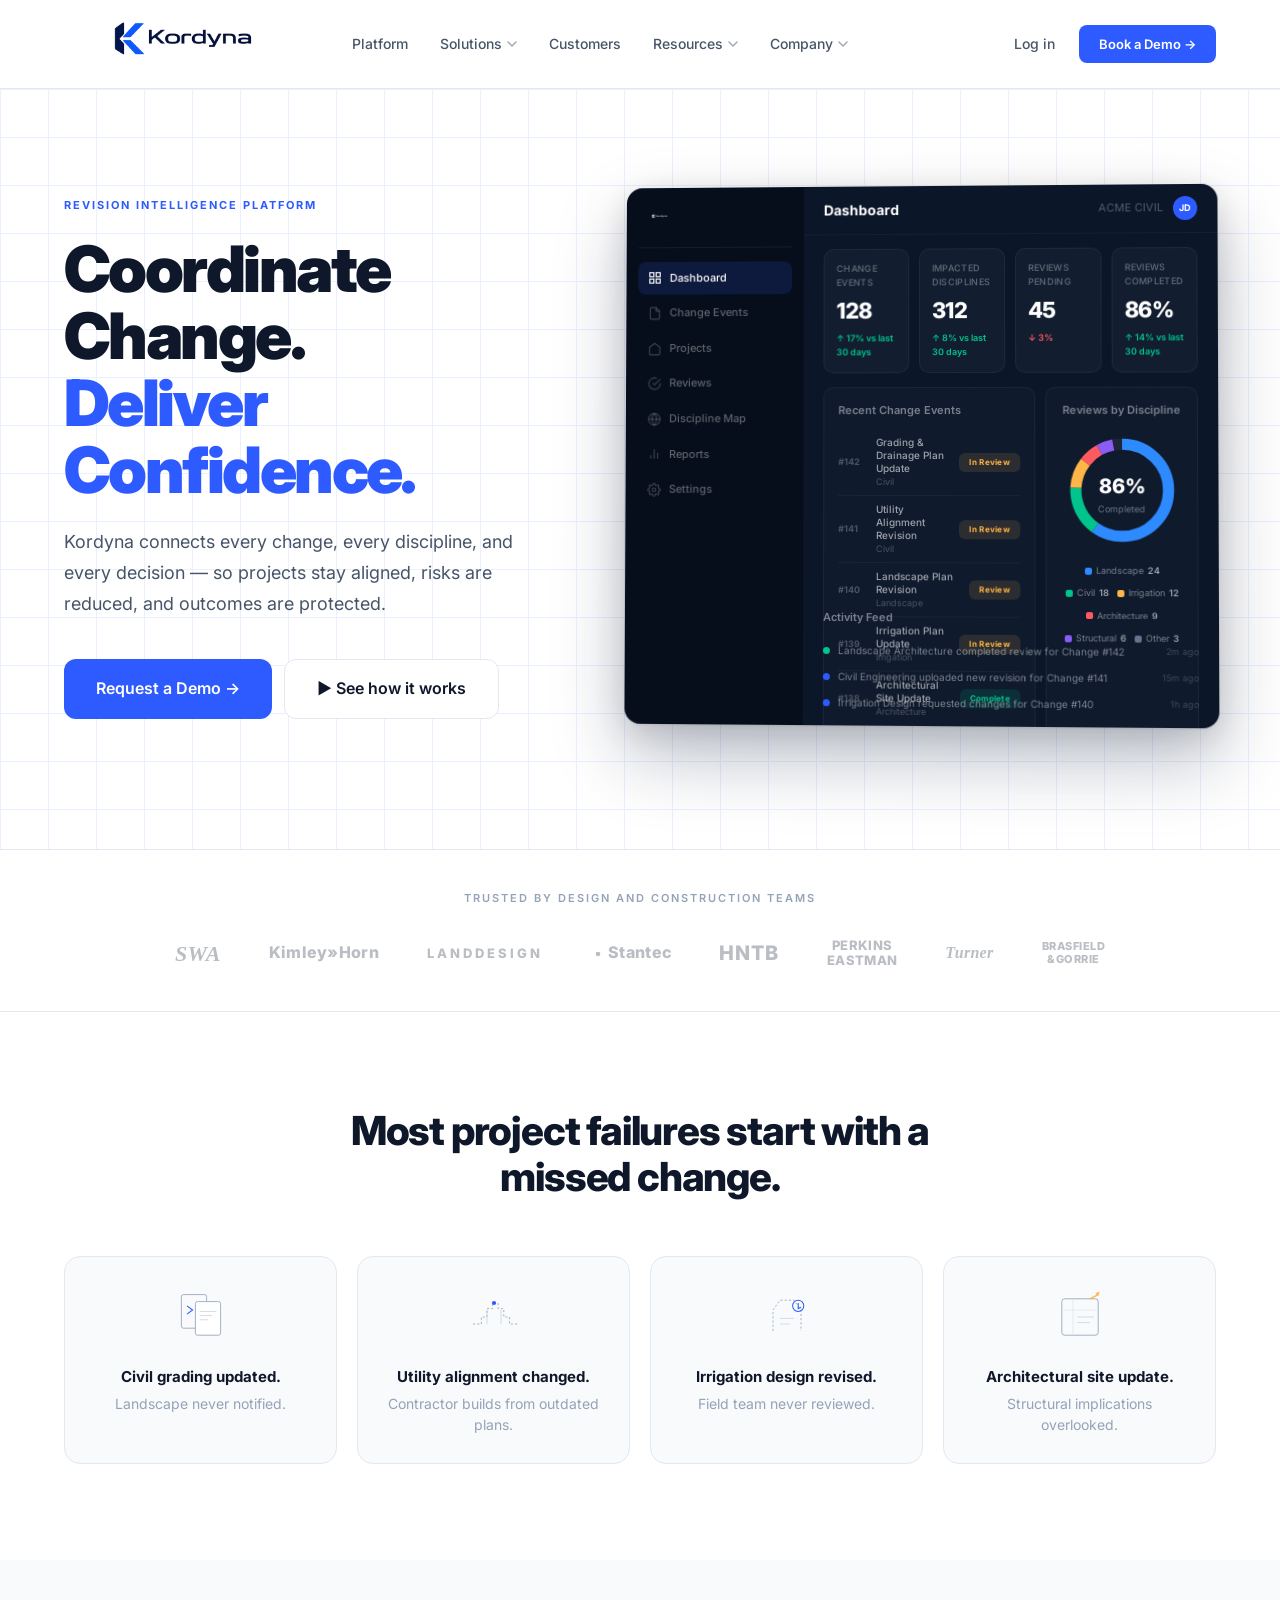
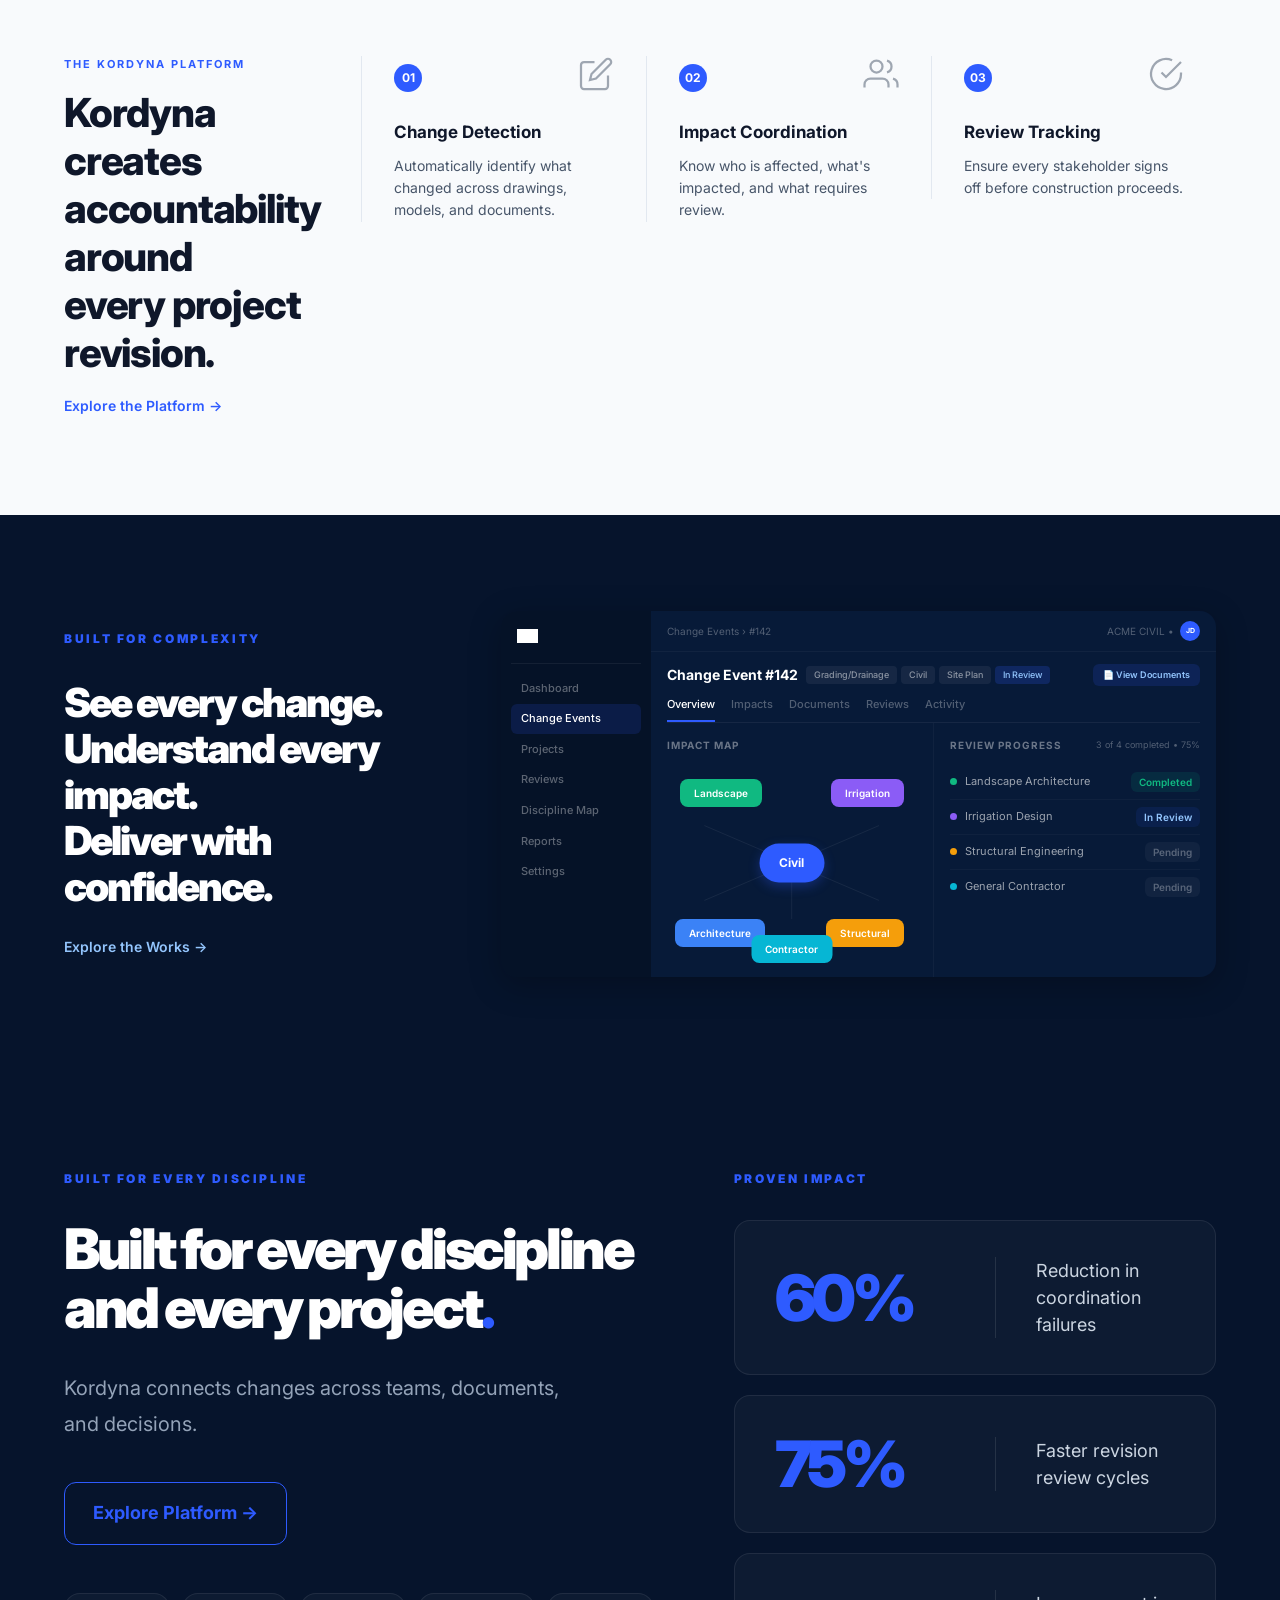
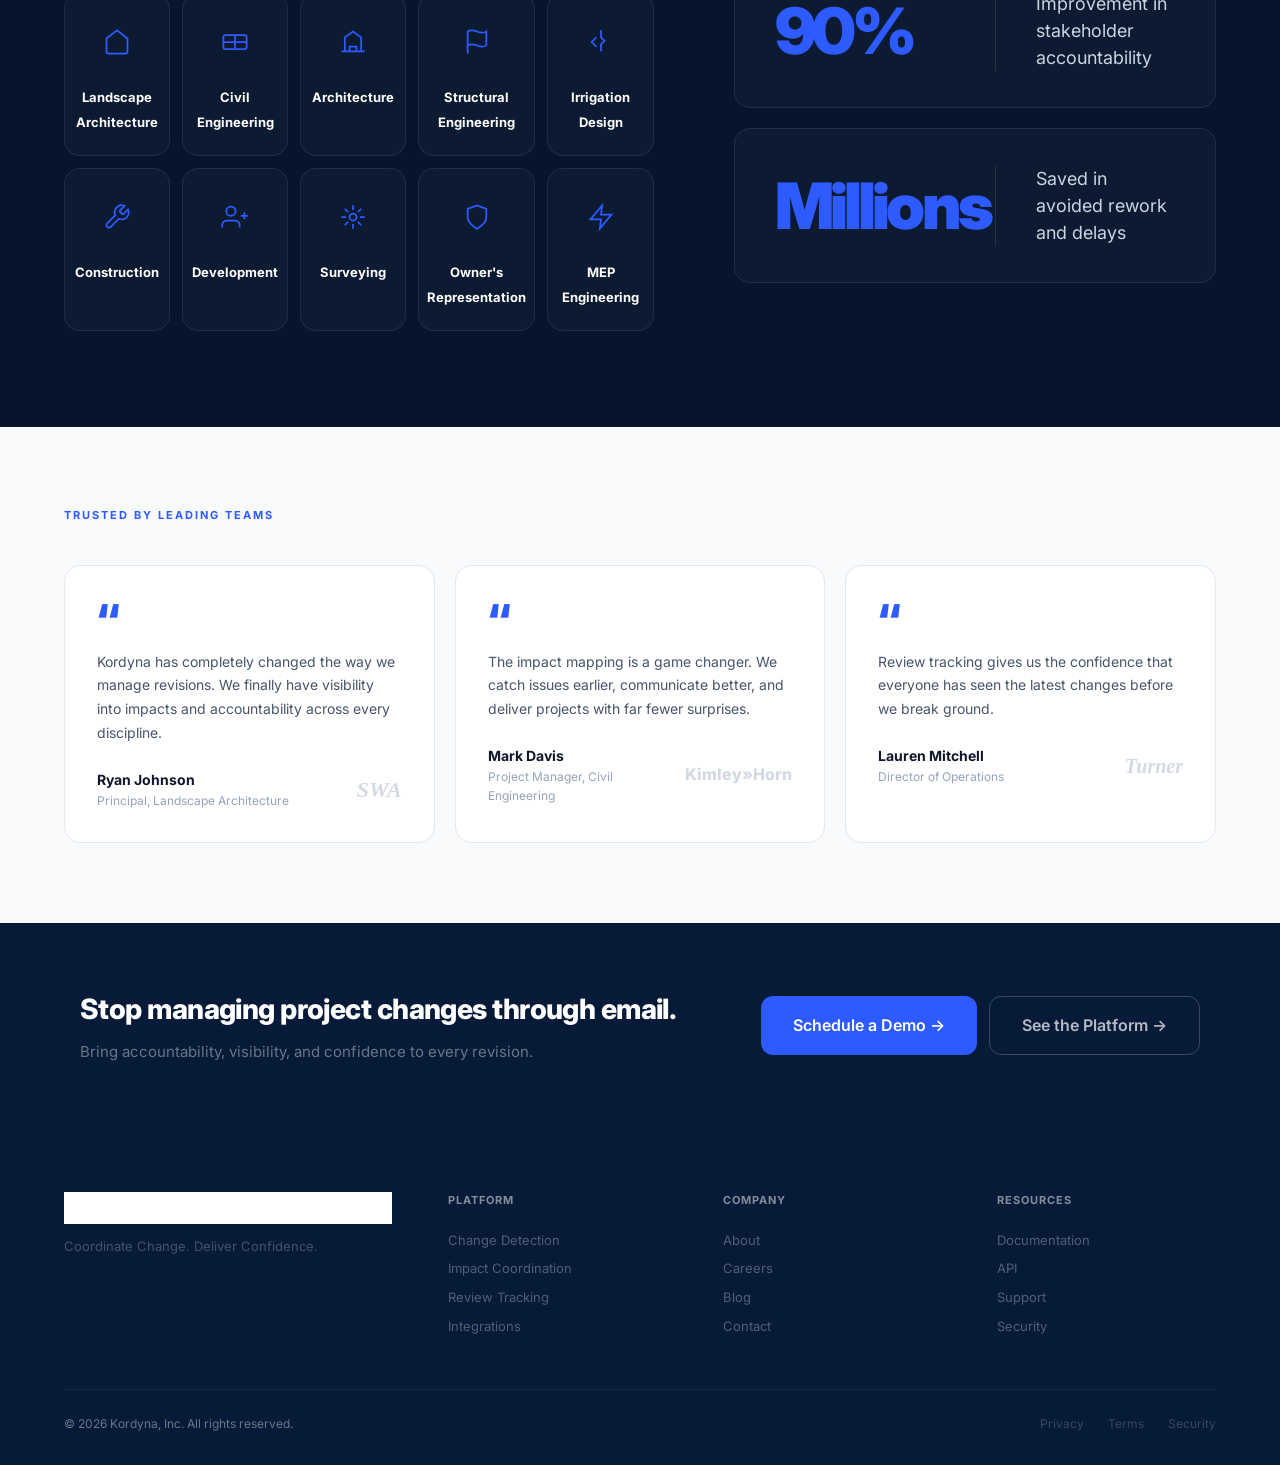
==== static/landing.html @ 2d753952 "Redesign disciplines+metrics section: dark navy bg, 10 discipline cards, stacked metric cards Co-Aut" ====
<!DOCTYPE html>
<html lang="en">
<head>
  <meta charset="UTF-8">
  <meta name="viewport" content="width=device-width, initial-scale=1.0">
  <title>Kordyna — Coordinate Change. Deliver Confidence.</title>
  <link rel="preconnect" href="https://fonts.googleapis.com">
  <link href="https://fonts.googleapis.com/css2?family=Inter:wght@400;500;600;700;800;900&display=swap" rel="stylesheet">
  <link rel="stylesheet" href="/static/landing.css">
</head>
<body>

  <!-- NAV -->
  <header>
    <nav class="nav">
      <div class="nav-inner">
        <a href="/" class="nav-logo">
          <img src="/static/logo-nav.png" alt="Kordyna" class="nav-logo-img">
        </a>
        <div class="nav-links">
          <a href="#platform">Platform</a>
          <a href="#solutions">Solutions <svg width="10" height="6" viewBox="0 0 10 6" fill="none"><path d="M1 1l4 4 4-4" stroke="currentColor" stroke-width="1.5" stroke-linecap="round" stroke-linejoin="round"/></svg></a>
          <a href="#customers">Customers</a>
          <a href="#resources">Resources <svg width="10" height="6" viewBox="0 0 10 6" fill="none"><path d="M1 1l4 4 4-4" stroke="currentColor" stroke-width="1.5" stroke-linecap="round" stroke-linejoin="round"/></svg></a>
          <a href="#company">Company <svg width="10" height="6" viewBox="0 0 10 6" fill="none"><path d="M1 1l4 4 4-4" stroke="currentColor" stroke-width="1.5" stroke-linecap="round" stroke-linejoin="round"/></svg></a>
        </div>
        <div class="nav-actions">
          <a href="/app" class="nav-login">Log in</a>
          <a href="/app" class="btn btn-primary btn-nav">Book a Demo &rarr;</a>
        </div>
      </div>
    </nav>
  </header>

  <!-- HERO -->
  <section class="hero">
    <div class="container">
      <div class="hero-grid">
        <div class="hero-content">
          <div class="hero-badge">Revision Intelligence Platform</div>
          <h1>Coordinate Change.<br><span class="hero-accent">Deliver Confidence.</span></h1>
          <p class="hero-sub">Kordyna connects every change, every discipline, and every decision &mdash; so projects stay aligned, risks are reduced, and outcomes are protected.</p>
          <div class="hero-actions">
            <a href="/app" class="btn btn-primary btn-lg">Request a Demo &rarr;</a>
            <a href="#platform" class="btn btn-secondary btn-lg">&#9654; See how it works</a>
          </div>
        </div>
        <div class="hero-visual">
          <div class="dash-mock">
            <div class="dash-sidebar">
              <div class="dash-logo-sm">
                <img src="/static/logo-nav.png" alt="Kordyna" style="height:18px;filter:brightness(0) invert(1);">
              </div>
              <div class="dash-nav-item active">
                <svg width="14" height="14" viewBox="0 0 24 24" fill="none" stroke="currentColor" stroke-width="2"><rect x="3" y="3" width="7" height="7"/><rect x="14" y="3" width="7" height="7"/><rect x="3" y="14" width="7" height="7"/><rect x="14" y="14" width="7" height="7"/></svg>
                Dashboard
              </div>
              <div class="dash-nav-item">
                <svg width="14" height="14" viewBox="0 0 24 24" fill="none" stroke="currentColor" stroke-width="2"><path d="M14 2H6a2 2 0 00-2 2v16a2 2 0 002 2h12a2 2 0 002-2V8z"/><polyline points="14 2 14 8 20 8"/></svg>
                Change Events
              </div>
              <div class="dash-nav-item">
                <svg width="14" height="14" viewBox="0 0 24 24" fill="none" stroke="currentColor" stroke-width="2"><path d="M3 9l9-7 9 7v11a2 2 0 01-2 2H5a2 2 0 01-2-2z"/></svg>
                Projects
              </div>
              <div class="dash-nav-item">
                <svg width="14" height="14" viewBox="0 0 24 24" fill="none" stroke="currentColor" stroke-width="2"><path d="M22 11.08V12a10 10 0 11-5.93-9.14"/><polyline points="22 4 12 14.01 9 11.01"/></svg>
                Reviews
              </div>
              <div class="dash-nav-item">
                <svg width="14" height="14" viewBox="0 0 24 24" fill="none" stroke="currentColor" stroke-width="2"><circle cx="12" cy="12" r="10"/><line x1="2" y1="12" x2="22" y2="12"/><path d="M12 2a15.3 15.3 0 014 10 15.3 15.3 0 01-4 10 15.3 15.3 0 01-4-10 15.3 15.3 0 014-10z"/></svg>
                Discipline Map
              </div>
              <div class="dash-nav-item">
                <svg width="14" height="14" viewBox="0 0 24 24" fill="none" stroke="currentColor" stroke-width="2"><line x1="18" y1="20" x2="18" y2="10"/><line x1="12" y1="20" x2="12" y2="4"/><line x1="6" y1="20" x2="6" y2="14"/></svg>
                Reports
              </div>
              <div class="dash-nav-item">
                <svg width="14" height="14" viewBox="0 0 24 24" fill="none" stroke="currentColor" stroke-width="2"><circle cx="12" cy="12" r="3"/><path d="M19.4 15a1.65 1.65 0 00.33 1.82l.06.06a2 2 0 010 2.83 2 2 0 01-2.83 0l-.06-.06a1.65 1.65 0 00-1.82-.33 1.65 1.65 0 00-1 1.51V21a2 2 0 01-4 0v-.09A1.65 1.65 0 009 19.4a1.65 1.65 0 00-1.82.33l-.06.06a2 2 0 01-2.83-2.83l.06-.06A1.65 1.65 0 004.68 15a1.65 1.65 0 00-1.51-1H3a2 2 0 010-4h.09A1.65 1.65 0 004.6 9a1.65 1.65 0 00-.33-1.82l-.06-.06a2 2 0 012.83-2.83l.06.06A1.65 1.65 0 009 4.68a1.65 1.65 0 001-1.51V3a2 2 0 014 0v.09a1.65 1.65 0 001 1.51 1.65 1.65 0 001.82-.33l.06-.06a2 2 0 012.83 2.83l-.06.06A1.65 1.65 0 0019.4 9a1.65 1.65 0 001.51 1H21a2 2 0 010 4h-.09a1.65 1.65 0 00-1.51 1z"/></svg>
                Settings
              </div>
            </div>
            <div class="dash-main">
              <div class="dash-topbar">
                <span class="dash-topbar-title">Dashboard</span>
                <span class="dash-topbar-org">ACME CIVIL</span>
                <span class="dash-topbar-avatar">JD</span>
              </div>
              <div class="dash-stats">
                <div class="dash-stat">
                  <span class="dash-stat-label">Change Events</span>
                  <span class="dash-stat-val">128</span>
                  <span class="dash-stat-delta up">&uarr; 17% vs last 30 days</span>
                </div>
                <div class="dash-stat">
                  <span class="dash-stat-label">Impacted Disciplines</span>
                  <span class="dash-stat-val">312</span>
                  <span class="dash-stat-delta up">&uarr; 8% vs last 30 days</span>
                </div>
                <div class="dash-stat">
                  <span class="dash-stat-label">Reviews Pending</span>
                  <span class="dash-stat-val">45</span>
                  <span class="dash-stat-delta down">&darr; 3%</span>
                </div>
                <div class="dash-stat">
                  <span class="dash-stat-label">Reviews Completed</span>
                  <span class="dash-stat-val">86%</span>
                  <span class="dash-stat-delta up">&uarr; 14% vs last 30 days</span>
                </div>
              </div>
              <div class="dash-body-grid">
                <div class="dash-table">
                  <div class="dash-table-title">Recent Change Events</div>
                  <div class="dash-row">
                    <span class="dash-row-id">#142</span>
                    <span class="dash-row-name">Grading &amp; Drainage Plan Update<br><small class="dash-row-disc">Civil</small></span>
                    <span class="dash-badge badge-review">In Review</span>
                  </div>
                  <div class="dash-row">
                    <span class="dash-row-id">#141</span>
                    <span class="dash-row-name">Utility Alignment Revision<br><small class="dash-row-disc">Civil</small></span>
                    <span class="dash-badge badge-review">In Review</span>
                  </div>
                  <div class="dash-row">
                    <span class="dash-row-id">#140</span>
                    <span class="dash-row-name">Landscape Plan Revision<br><small class="dash-row-disc">Landscape</small></span>
                    <span class="dash-badge badge-review">Review</span>
                  </div>
                  <div class="dash-row">
                    <span class="dash-row-id">#139</span>
                    <span class="dash-row-name">Irrigation Plan Update<br><small class="dash-row-disc">Irrigation</small></span>
                    <span class="dash-badge badge-review">In Review</span>
                  </div>
                  <div class="dash-row">
                    <span class="dash-row-id">#138</span>
                    <span class="dash-row-name">Architectural Site Update<br><small class="dash-row-disc">Architecture</small></span>
                    <span class="dash-badge badge-complete">Complete</span>
                  </div>
                </div>
                <div class="dash-donut-panel">
                  <div class="dash-table-title">Reviews by Discipline</div>
                  <div class="dash-donut">
                    <svg viewBox="0 0 120 120" width="110" height="110">
                      <circle cx="60" cy="60" r="50" fill="none" stroke="rgba(255,255,255,.06)" stroke-width="12"/>
                      <circle cx="60" cy="60" r="50" fill="none" stroke="#2E8BFF" stroke-width="12" stroke-dasharray="188 314" stroke-dashoffset="0" transform="rotate(-90 60 60)"/>
                      <circle cx="60" cy="60" r="50" fill="none" stroke="#00C48C" stroke-width="12" stroke-dasharray="50 314" stroke-dashoffset="-188" transform="rotate(-90 60 60)"/>
                      <circle cx="60" cy="60" r="50" fill="none" stroke="#FFB547" stroke-width="12" stroke-dasharray="30 314" stroke-dashoffset="-238" transform="rotate(-90 60 60)"/>
                      <circle cx="60" cy="60" r="50" fill="none" stroke="#FF5A5F" stroke-width="12" stroke-dasharray="20 314" stroke-dashoffset="-268" transform="rotate(-90 60 60)"/>
                      <circle cx="60" cy="60" r="50" fill="none" stroke="#8B5CF6" stroke-width="12" stroke-dasharray="16 314" stroke-dashoffset="-288" transform="rotate(-90 60 60)"/>
                    </svg>
                    <div class="dash-donut-label"><span>86%</span><small>Completed</small></div>
                  </div>
                  <div class="dash-legend">
                    <span><i style="background:#2E8BFF"></i>Landscape <b>24</b></span>
                    <span><i style="background:#00C48C"></i>Civil <b>18</b></span>
                    <span><i style="background:#FFB547"></i>Irrigation <b>12</b></span>
                    <span><i style="background:#FF5A5F"></i>Architecture <b>9</b></span>
                    <span><i style="background:#8B5CF6"></i>Structural <b>6</b></span>
                    <span><i style="background:#64748B"></i>Other <b>3</b></span>
                  </div>
                </div>
              </div>
              <div class="dash-activity">
                <div class="dash-table-title">Activity Feed</div>
                <div class="dash-act-row"><span class="dash-act-dot done"></span><span>Landscape Architecture completed review for Change #142</span><span class="dash-act-time">2m ago</span></div>
                <div class="dash-act-row"><span class="dash-act-dot info"></span><span>Civil Engineering uploaded new revision for Change #141</span><span class="dash-act-time">15m ago</span></div>
                <div class="dash-act-row"><span class="dash-act-dot info"></span><span>Irrigation Design requested changes for Change #140</span><span class="dash-act-time">1h ago</span></div>
              </div>
            </div>
          </div>
        </div>
      </div>
    </div>
  </section>

  <!-- TRUSTED BY -->
  <section class="trusted" id="customers">
    <div class="container">
      <p class="trusted-label">Trusted by design and construction teams</p>
      <div class="trusted-logos">
        <span class="trust-logo" style="font-family:Georgia,serif;font-style:italic;font-size:22px">SWA</span>
        <span class="trust-logo">Kimley&raquo;Horn</span>
        <span class="trust-logo" style="letter-spacing:3px;font-size:13px">LANDDESIGN</span>
        <span class="trust-logo"><svg width="14" height="14" viewBox="0 0 24 24" fill="currentColor" style="vertical-align:middle;margin-right:3px"><circle cx="12" cy="12" r="4"/></svg>Stantec</span>
        <span class="trust-logo" style="font-size:20px;letter-spacing:1px">HNTB</span>
        <span class="trust-logo" style="font-size:13px;line-height:1.2;text-align:center">PERKINS<br>EASTMAN</span>
        <span class="trust-logo" style="font-family:Georgia,serif;font-style:italic">Turner</span>
        <span class="trust-logo" style="font-size:11px;line-height:1.2;text-align:center;letter-spacing:.5px">BRASFIELD<br>&amp;GORRIE</span>
      </div>
    </div>
  </section>

  <!-- PROBLEM -->
  <section class="problem">
    <div class="container">
      <h2 class="section-title">Most project failures start with a missed change.</h2>
      <div class="problem-grid">
        <div class="problem-card">
          <div class="problem-icon">
            <svg width="56" height="56" viewBox="0 0 80 80" fill="none" stroke="#94A3B8" stroke-width="1.2"><rect x="12" y="8" width="36" height="48" rx="3"/><rect x="32" y="18" width="36" height="48" rx="3" fill="#fff"/><path d="M38 32h24M38 38h18M38 44h12" stroke="#CBD5E1"/><path d="M20 24l8 6-8 6" stroke="#2E5BFF" stroke-width="1.5"/></svg>
          </div>
          <p class="problem-bold">Civil grading updated.</p>
          <p class="problem-dim">Landscape never notified.</p>
        </div>
        <div class="problem-card">
          <div class="problem-icon">
            <svg width="56" height="56" viewBox="0 0 80 80" fill="none" stroke="#94A3B8" stroke-width="1.2"><path d="M10 50h12v-10h8v-12h8v-8h8v8h8v12h8v10h12" stroke-dasharray="3 3"/><circle cx="40" cy="20" r="3" fill="#2E5BFF" stroke="none"/><path d="M30 50V30M50 50V30" stroke="#CBD5E1"/></svg>
          </div>
          <p class="problem-bold">Utility alignment changed.</p>
          <p class="problem-dim">Contractor builds from outdated plans.</p>
        </div>
        <div class="problem-card">
          <div class="problem-icon">
            <svg width="56" height="56" viewBox="0 0 80 80" fill="none" stroke="#94A3B8" stroke-width="1.2"><path d="M20 60V30l10-14h20l10 14v30" stroke-dasharray="3 3"/><path d="M30 42h20M30 50h14" stroke="#CBD5E1"/><circle cx="56" cy="24" r="8" fill="none" stroke="#2E5BFF" stroke-width="1.5"/><path d="M56 20v8l4-2" stroke="#2E5BFF" stroke-width="1.5"/></svg>
          </div>
          <p class="problem-bold">Irrigation design revised.</p>
          <p class="problem-dim">Field team never reviewed.</p>
        </div>
        <div class="problem-card">
          <div class="problem-icon">
            <svg width="56" height="56" viewBox="0 0 80 80" fill="none" stroke="#94A3B8" stroke-width="1.2"><rect x="14" y="14" width="52" height="52" rx="4"/><path d="M14 30h52M30 14v52" stroke="#E2E8F0"/><path d="M36 40h24M36 48h18" stroke="#CBD5E1"/><path d="M54 14l12-6" stroke="#FFB547" stroke-width="2"/><polygon points="62,6 68,4 66,10 62,6" fill="#FFB547" stroke="none"/></svg>
          </div>
          <p class="problem-bold">Architectural site update.</p>
          <p class="problem-dim">Structural implications overlooked.</p>
        </div>
      </div>
    </div>
  </section>

  <!-- SOLUTION -->
  <section class="solution" id="platform">
    <div class="container">
      <div class="solution-layout">
        <div class="solution-header">
          <span class="section-label">The Kordyna Platform</span>
          <h2 class="section-title-left">Kordyna creates<br>accountability around<br>every project revision.</h2>
          <a href="/app" class="link-arrow">Explore the Platform &rarr;</a>
        </div>
        <div class="solution-card">
          <div class="solution-top">
            <div class="solution-number">01</div>
            <div class="solution-icon">
              <svg width="36" height="36" viewBox="0 0 24 24" fill="none" stroke="#475569" stroke-width="1.5"><path d="M11 4H4a2 2 0 00-2 2v14a2 2 0 002 2h14a2 2 0 002-2v-7"/><path d="M18.5 2.5a2.121 2.121 0 013 3L12 15l-4 1 1-4 9.5-9.5z"/></svg>
            </div>
          </div>
          <h3>Change Detection</h3>
          <p>Automatically identify what changed across drawings, models, and documents.</p>
        </div>
        <div class="solution-card">
          <div class="solution-top">
            <div class="solution-number">02</div>
            <div class="solution-icon">
              <svg width="36" height="36" viewBox="0 0 24 24" fill="none" stroke="#475569" stroke-width="1.5"><path d="M17 21v-2a4 4 0 00-4-4H5a4 4 0 00-4 4v2"/><circle cx="9" cy="7" r="4"/><path d="M23 21v-2a4 4 0 00-3-3.87"/><path d="M16 3.13a4 4 0 010 7.75"/></svg>
            </div>
          </div>
          <h3>Impact Coordination</h3>
          <p>Know who is affected, what's impacted, and what requires review.</p>
        </div>
        <div class="solution-card">
          <div class="solution-top">
            <div class="solution-number">03</div>
            <div class="solution-icon">
              <svg width="36" height="36" viewBox="0 0 24 24" fill="none" stroke="#475569" stroke-width="1.5"><path d="M22 11.08V12a10 10 0 11-5.93-9.14"/><polyline points="22,4 12,14.01 9,11.01"/></svg>
            </div>
          </div>
          <h3>Review Tracking</h3>
          <p>Ensure every stakeholder signs off before construction proceeds.</p>
        </div>
      </div>
    </div>
  </section>

  <!-- BUILT FOR COMPLEXITY -->
  <section class="walkthrough" id="solutions">
    <div class="container">
      <div class="walk-grid">
        <div class="walk-content">
          <span class="section-label-light">Built for Complexity</span>
          <h2 class="walk-title">See every change.<br>Understand every impact.<br>Deliver with confidence.</h2>
          <a href="/app" class="link-arrow-light">Explore the Works &rarr;</a>
        </div>
        <div class="walk-visual">
          <div class="walk-mock">
            <div class="walk-mock-nav">
              <div class="walk-mock-logo">
                <img src="/static/logo.png" alt="K" style="height:14px;filter:brightness(0) invert(1);">
              </div>
              <div class="wmn-links">
                <span>Dashboard</span>
                <span class="active">Change Events</span>
                <span>Projects</span>
                <span>Reviews</span>
                <span>Discipline Map</span>
                <span>Reports</span>
                <span>Settings</span>
              </div>
            </div>
            <div class="walk-mock-main">
              <div class="walk-mock-topbar">
                <span class="wmt-breadcrumb">Change Events &rsaquo; #142</span>
                <span class="wmt-right">ACME CIVIL &bull; <span class="wmt-avatar">JD</span></span>
              </div>
              <div class="walk-mock-header">
                <div class="wmh-title-row">
                  <span class="wmh-title">Change Event #142</span>
                  <span class="wmh-tags">
                    <span class="wmh-tag">Grading/Drainage</span>
                    <span class="wmh-tag">Civil</span>
                    <span class="wmh-tag">Site Plan</span>
                    <span class="wmh-tag tag-review">In Review</span>
                  </span>
                  <span class="wmh-btn">&#128196; View Documents</span>
                </div>
                <div class="wmh-tabs">
                  <span class="active">Overview</span>
                  <span>Impacts</span>
                  <span>Documents</span>
                  <span>Reviews</span>
                  <span>Activity</span>
                </div>
              </div>
              <div class="walk-mock-body">
                <div class="wmb-map">
                  <div class="wmb-map-label">Impact Map</div>
                  <div class="wmb-map-canvas">
                    <svg class="wmb-lines" viewBox="0 0 400 200">
                      <line x1="200" y1="100" x2="60" y2="40" stroke="rgba(255,255,255,.1)" stroke-width="1"/>
                      <line x1="200" y1="100" x2="340" y2="40" stroke="rgba(255,255,255,.1)" stroke-width="1"/>
                      <line x1="200" y1="100" x2="60" y2="160" stroke="rgba(255,255,255,.1)" stroke-width="1"/>
                      <line x1="200" y1="100" x2="340" y2="160" stroke="rgba(255,255,255,.1)" stroke-width="1"/>
                      <line x1="200" y1="100" x2="200" y2="190" stroke="rgba(255,255,255,.1)" stroke-width="1"/>
                    </svg>
                    <div class="wm-node wm-center">Civil</div>
                    <div class="wm-node" style="left:5%;top:8%;background:#10B981">Landscape</div>
                    <div class="wm-node" style="right:5%;top:8%;background:#8B5CF6">Irrigation</div>
                    <div class="wm-node" style="left:3%;bottom:8%;background:#3B82F6">Architecture</div>
                    <div class="wm-node" style="right:5%;bottom:8%;background:#F59E0B">Structural</div>
                    <div class="wm-node" style="left:50%;bottom:0;transform:translateX(-50%);background:#06B6D4">Contractor</div>
                  </div>
                </div>
                <div class="wmb-reviews">
                  <div class="wmb-reviews-header">
                    <span class="wmb-reviews-title">Review Progress</span>
                    <span class="wmb-reviews-meta">3 of 4 completed &bull; 75%</span>
                  </div>
                  <div class="wmb-review-row">
                    <span class="wmb-r-dot" style="background:#10B981"></span>
                    <span>Landscape Architecture</span>
                    <span class="wmb-r-status done">Completed</span>
                  </div>
                  <div class="wmb-review-row">
                    <span class="wmb-r-dot" style="background:#8B5CF6"></span>
                    <span>Irrigation Design</span>
                    <span class="wmb-r-status active">In Review</span>
                  </div>
                  <div class="wmb-review-row">
                    <span class="wmb-r-dot" style="background:#F59E0B"></span>
                    <span>Structural Engineering</span>
                    <span class="wmb-r-status pending">Pending</span>
                  </div>
                  <div class="wmb-review-row">
                    <span class="wmb-r-dot" style="background:#06B6D4"></span>
                    <span>General Contractor</span>
                    <span class="wmb-r-status pending">Pending</span>
                  </div>
                </div>
              </div>
            </div>
          </div>
        </div>
      </div>
    </div>
  </section>

  <!-- DISCIPLINES + METRICS -->
  <section class="disc-metrics">
    <div class="container">
      <div class="disc-metrics-grid">
        <div class="disc-side">
          <span class="section-label-light">Built for Every Discipline</span>
          <h2 class="disc-title">Built for every discipline and every project<span class="text-blue">.</span></h2>
          <p class="disc-sub">Kordyna connects changes across teams, documents, and decisions.</p>
          <a href="#platform" class="btn-outline-blue">Explore Platform &rarr;</a>
          <div class="disc-grid">
            <div class="disc-card"><div class="disc-icon"><svg width="28" height="28" viewBox="0 0 24 24" fill="none" stroke="#2E5BFF" stroke-width="1.5"><path d="M3 9l9-7 9 7v11a2 2 0 01-2 2H5a2 2 0 01-2-2z"/></svg></div><span>Landscape Architecture</span></div>
            <div class="disc-card"><div class="disc-icon"><svg width="28" height="28" viewBox="0 0 24 24" fill="none" stroke="#2E5BFF" stroke-width="1.5"><rect x="2" y="6" width="20" height="12" rx="2"/><path d="M12 6v12M2 12h20"/></svg></div><span>Civil Engineering</span></div>
            <div class="disc-card"><div class="disc-icon"><svg width="28" height="28" viewBox="0 0 24 24" fill="none" stroke="#2E5BFF" stroke-width="1.5"><path d="M2 20h20M5 20V8l7-5 7 5v12"/><path d="M9 20v-4h6v4"/></svg></div><span>Architecture</span></div>
            <div class="disc-card"><div class="disc-icon"><svg width="28" height="28" viewBox="0 0 24 24" fill="none" stroke="#2E5BFF" stroke-width="1.5"><path d="M4 15s1-1 4-1 5 2 8 2 4-1 4-1V3s-1 1-4 1-5-2-8-2-4 1-4 1z"/><line x1="4" y1="22" x2="4" y2="15"/></svg></div><span>Structural Engineering</span></div>
            <div class="disc-card"><div class="disc-icon"><svg width="28" height="28" viewBox="0 0 24 24" fill="none" stroke="#2E5BFF" stroke-width="1.5"><path d="M12 2v6l3 3-3 3v6"/><path d="M8 8l-4 4 4 4"/></svg></div><span>Irrigation Design</span></div>
            <div class="disc-card"><div class="disc-icon"><svg width="28" height="28" viewBox="0 0 24 24" fill="none" stroke="#2E5BFF" stroke-width="1.5"><path d="M14.7 6.3a1 1 0 000 1.4l1.6 1.6a1 1 0 001.4 0l3.77-3.77a6 6 0 01-7.94 7.94l-6.91 6.91a2.12 2.12 0 01-3-3l6.91-6.91a6 6 0 017.94-7.94l-3.76 3.76z"/></svg></div><span>Construction</span></div>
            <div class="disc-card"><div class="disc-icon"><svg width="28" height="28" viewBox="0 0 24 24" fill="none" stroke="#2E5BFF" stroke-width="1.5"><path d="M16 21v-2a4 4 0 00-4-4H5a4 4 0 00-4 4v2"/><circle cx="8.5" cy="7" r="4"/><path d="M20 8v6M23 11h-6"/></svg></div><span>Development</span></div>
            <div class="disc-card"><div class="disc-icon"><svg width="28" height="28" viewBox="0 0 24 24" fill="none" stroke="#2E5BFF" stroke-width="1.5"><circle cx="12" cy="12" r="3"/><path d="M12 2v4M12 18v4M4.93 4.93l2.83 2.83M16.24 16.24l2.83 2.83M2 12h4M18 12h4M4.93 19.07l2.83-2.83M16.24 7.76l2.83-2.83"/></svg></div><span>Surveying</span></div>
            <div class="disc-card"><div class="disc-icon"><svg width="28" height="28" viewBox="0 0 24 24" fill="none" stroke="#2E5BFF" stroke-width="1.5"><path d="M12 22s8-4 8-10V5l-8-3-8 3v7c0 6 8 10 8 10z"/></svg></div><span>Owner's Representation</span></div>
            <div class="disc-card"><div class="disc-icon"><svg width="28" height="28" viewBox="0 0 24 24" fill="none" stroke="#2E5BFF" stroke-width="1.5"><path d="M13 2L3 14h9l-1 8 10-12h-9l1-8z"/></svg></div><span>MEP Engineering</span></div>
          </div>
        </div>
        <div class="metrics-side">
          <span class="section-label-light">Proven Impact</span>
          <div class="metrics-stack">
            <div class="metric-card"><span class="metric-val">60%</span><span class="metric-desc">Reduction in coordination failures</span></div>
            <div class="metric-card"><span class="metric-val">75%</span><span class="metric-desc">Faster revision review cycles</span></div>
            <div class="metric-card"><span class="metric-val">90%</span><span class="metric-desc">Improvement in stakeholder accountability</span></div>
            <div class="metric-card"><span class="metric-val">Millions</span><span class="metric-desc">Saved in avoided rework and delays</span></div>
          </div>
        </div>
      </div>
    </div>
  </section>

  <!-- TESTIMONIALS -->
  <section class="testimonials">
    <div class="container">
      <span class="section-label">Trusted by Leading Teams</span>
      <div class="test-grid">
        <div class="test-card">
          <div class="test-quote">&ldquo;</div>
          <p>Kordyna has completely changed the way we manage revisions. We finally have visibility into impacts and accountability across every discipline.</p>
          <div class="test-author">
            <div>
              <div class="test-name">Ryan Johnson</div>
              <div class="test-role">Principal, Landscape Architecture</div>
            </div>
            <span class="test-company" style="font-family:Georgia,serif;font-style:italic;font-size:22px">SWA</span>
          </div>
        </div>
        <div class="test-card">
          <div class="test-quote">&ldquo;</div>
          <p>The impact mapping is a game changer. We catch issues earlier, communicate better, and deliver projects with far fewer surprises.</p>
          <div class="test-author">
            <div>
              <div class="test-name">Mark Davis</div>
              <div class="test-role">Project Manager, Civil Engineering</div>
            </div>
            <span class="test-company">Kimley&raquo;Horn</span>
          </div>
        </div>
        <div class="test-card">
          <div class="test-quote">&ldquo;</div>
          <p>Review tracking gives us the confidence that everyone has seen the latest changes before we break ground.</p>
          <div class="test-author">
            <div>
              <div class="test-name">Lauren Mitchell</div>
              <div class="test-role">Director of Operations</div>
            </div>
            <span class="test-company" style="font-family:Georgia,serif;font-style:italic;font-size:20px">Turner</span>
          </div>
        </div>
      </div>
    </div>
  </section>

  <!-- FINAL CTA -->
  <section class="final-cta">
    <div class="container-full">
      <div class="cta-bar">
        <div class="cta-text">
          <h2>Stop managing project changes through email.</h2>
          <p>Bring accountability, visibility, and confidence to every revision.</p>
        </div>
        <div class="cta-actions">
          <a href="/app" class="btn btn-primary btn-lg">Schedule a Demo &rarr;</a>
          <a href="/app" class="btn btn-ghost-white btn-lg">See the Platform &rarr;</a>
        </div>
      </div>
    </div>
  </section>

  <!-- FOOTER -->
  <footer>
    <div class="container">
      <div class="footer-grid">
        <div class="footer-brand">
          <img src="/static/logo.png" alt="Kordyna" style="height:32px;filter:brightness(0) invert(1);">
          <p>Coordinate Change. Deliver Confidence.</p>
        </div>
        <div class="footer-col">
          <h4>Platform</h4>
          <a href="#">Change Detection</a>
          <a href="#">Impact Coordination</a>
          <a href="#">Review Tracking</a>
          <a href="#">Integrations</a>
        </div>
        <div class="footer-col">
          <h4>Company</h4>
          <a href="#">About</a>
          <a href="#">Careers</a>
          <a href="#">Blog</a>
          <a href="#">Contact</a>
        </div>
        <div class="footer-col">
          <h4>Resources</h4>
          <a href="#">Documentation</a>
          <a href="#">API</a>
          <a href="#">Support</a>
          <a href="#">Security</a>
        </div>
      </div>
      <div class="footer-bottom">
        <span>&copy; 2026 Kordyna, Inc. All rights reserved.</span>
        <div class="footer-legal">
          <a href="#">Privacy</a>
          <a href="#">Terms</a>
          <a href="#">Security</a>
        </div>
      </div>
    </div>
  </footer>

</body>
</html>
---- static/landing.css ----
*, *::before, *::after { box-sizing: border-box; margin: 0; padding: 0; }

:root {
  --navy: #071A38;
  --navy-deep: #06142C;
  --blue: #2E5BFF;
  --blue-hover: #2450F0;
  --text-headline: #0F172A;
  --text-body: #475569;
  --text-muted: #94A3B8;
  --border: #E2E8F0;
  --bg: #FFFFFF;
  --surface: #F8FAFC;
  --success: #00C48C;
  --warning: #FFB547;
  --danger: #FF5A5F;
}

body {
  font-family: 'Inter', -apple-system, BlinkMacSystemFont, sans-serif;
  color: var(--text-headline);
  background: var(--bg);
  line-height: 1.6;
  -webkit-font-smoothing: antialiased;
}

.container { max-width: 1440px; margin: 0 auto; padding: 0 64px; }
.container-full { width: 100%; }

/* ── NAV ───────────────────────────────────────────────────────── */
header {
  position: sticky;
  top: 0;
  z-index: 100;
  background: rgba(255,255,255,.92);
  backdrop-filter: blur(16px);
  -webkit-backdrop-filter: blur(16px);
  border-bottom: 1px solid var(--border);
}
.nav-inner {
  max-width: 1440px;
  margin: 0 auto;
  padding: 0 64px;
  height: 88px;
  display: flex;
  align-items: center;
  gap: 48px;
}
.nav-logo {
  display: flex;
  align-items: center;
  text-decoration: none;
  flex-shrink: 0;
  align-self: center;
}
.nav-logo-img { width: 240px; height: auto; }
.nav-links { display: flex; gap: 32px; flex: 1; }
.nav-links a {
  text-decoration: none;
  font-size: 14px;
  font-weight: 500;
  color: var(--text-body);
  transition: color .2s;
  display: inline-flex;
  align-items: center;
  gap: 5px;
}
.nav-links a:hover { color: var(--text-headline); }
.nav-links a svg { opacity: .5; }
.nav-actions { display: flex; align-items: center; gap: 24px; }
.nav-login { font-size: 14px; font-weight: 500; color: var(--text-body); text-decoration: none; }
.nav-login:hover { color: var(--text-headline); }

/* ── BUTTONS ───────────────────────────────────────────────────── */
.btn {
  display: inline-flex;
  align-items: center;
  gap: 8px;
  padding: 10px 22px;
  border-radius: 10px;
  font-size: 14px;
  font-weight: 600;
  text-decoration: none;
  border: none;
  cursor: pointer;
  transition: all .2s;
  font-family: inherit;
  white-space: nowrap;
}
.btn-primary { background: var(--blue); color: #fff; }
.btn-primary:hover { background: var(--blue-hover); box-shadow: 0 8px 24px rgba(46,91,255,.2); }
.btn-secondary { background: var(--bg); color: var(--text-headline); border: 1px solid var(--border); }
.btn-secondary:hover { border-color: #CBD5E1; }
.btn-ghost-white { background: transparent; color: rgba(255,255,255,.7); border: 1px solid rgba(255,255,255,.2); }
.btn-ghost-white:hover { background: rgba(255,255,255,.06); color: #fff; }
.btn-lg { padding: 16px 32px; font-size: 16px; border-radius: 12px; }
.btn-nav { padding: 9px 20px; font-size: 13px; border-radius: 8px; }

/* ── HERO ──────────────────────────────────────────────────────── */
.hero {
  padding: 96px 0 64px;
  overflow: hidden;
  position: relative;
  min-height: 760px;
  background:
    linear-gradient(to right, #EAF0FF 1px, transparent 1px),
    linear-gradient(to bottom, #EAF0FF 1px, transparent 1px),
    #fff;
  background-size: 48px 48px;
}
.hero::before {
  content: '';
  position: absolute;
  inset: 0;
  background:
    linear-gradient(to right, #EAF0FF 1px, transparent 1px),
    linear-gradient(to bottom, #EAF0FF 1px, transparent 1px);
  background-size: 48px 48px;
  opacity: .35;
  pointer-events: none;
}
.hero > .container { position: relative; z-index: 1; }
.hero-grid {
  display: grid;
  grid-template-columns: 1fr 1.2fr;
  gap: 64px;
  align-items: center;
}
.hero-badge {
  display: inline-block;
  font-size: 11px;
  font-weight: 700;
  text-transform: uppercase;
  letter-spacing: 2px;
  color: var(--blue);
  margin-bottom: 20px;
}
.hero h1 {
  font-size: 64px;
  font-weight: 900;
  line-height: 1.05;
  letter-spacing: -0.04em;
  color: var(--text-headline);
  margin-bottom: 24px;
}
.hero-accent { color: var(--blue); }
.hero-sub {
  font-size: 18px;
  line-height: 1.7;
  color: var(--text-body);
  margin-bottom: 40px;
  max-width: 480px;
}
.hero-actions { display: flex; gap: 12px; flex-wrap: wrap; }

/* ── Dashboard mock in hero ───────────────────────────────────── */
.hero-visual { perspective: 1200px; }
.dash-mock {
  background: #0B1629;
  border-radius: 16px;
  overflow: hidden;
  display: grid;
  grid-template-columns: 180px 1fr;
  height: 540px;
  box-shadow:
    0 1px 2px rgba(0,0,0,.08),
    0 8px 32px rgba(0,0,0,.12),
    0 32px 72px rgba(7,26,56,.28);
  transform: rotateY(-2deg) rotateX(1deg);
  font-size: 11px;
}
.dash-sidebar {
  background: rgba(0,0,0,.35);
  padding: 16px 12px;
  display: flex;
  flex-direction: column;
  gap: 2px;
}
.dash-logo-sm {
  padding: 4px 8px 16px;
  border-bottom: 1px solid rgba(255,255,255,.06);
  margin-bottom: 12px;
}
.dash-nav-item {
  padding: 8px 10px;
  border-radius: 8px;
  font-size: 11px;
  color: rgba(255,255,255,.35);
  font-weight: 500;
  display: flex;
  align-items: center;
  gap: 8px;
}
.dash-nav-item svg { opacity: .6; }
.dash-nav-item.active {
  background: rgba(46,91,255,.15);
  color: #fff;
}
.dash-nav-item.active svg { opacity: 1; }
.dash-main { padding: 0; overflow: hidden; display: flex; flex-direction: column; }
.dash-topbar {
  display: flex;
  align-items: center;
  gap: 10px;
  padding: 12px 20px;
  border-bottom: 1px solid rgba(255,255,255,.04);
  font-size: 11px;
  color: rgba(255,255,255,.3);
}
.dash-topbar-title {
  font-size: 14px;
  font-weight: 700;
  color: #fff;
  flex: 1;
}
.dash-topbar-avatar {
  width: 24px; height: 24px;
  border-radius: 50%;
  background: var(--blue);
  color: #fff;
  display: flex; align-items: center; justify-content: center;
  font-size: 9px; font-weight: 700;
}
.dash-stats {
  display: grid;
  grid-template-columns: repeat(4, 1fr);
  gap: 10px;
  padding: 14px 20px;
}
.dash-stat {
  background: rgba(255,255,255,.03);
  border: 1px solid rgba(255,255,255,.05);
  border-radius: 10px;
  padding: 12px;
  display: flex;
  flex-direction: column;
  gap: 3px;
}
.dash-stat-label { font-size: 9px; color: rgba(255,255,255,.35); font-weight: 500; text-transform: uppercase; letter-spacing: .3px; }
.dash-stat-val { font-size: 22px; font-weight: 800; color: #fff; letter-spacing: -.02em; }
.dash-stat-delta { font-size: 9px; font-weight: 600; }
.dash-stat-delta.up { color: var(--success); }
.dash-stat-delta.down { color: var(--danger); }

.dash-body-grid { display: grid; grid-template-columns: 1.4fr 1fr; padding: 0 20px; gap: 10px; flex: 1; min-height: 0; }
.dash-table {
  background: rgba(255,255,255,.02);
  border: 1px solid rgba(255,255,255,.05);
  border-radius: 10px;
  padding: 14px;
}
.dash-table-title { font-size: 11px; font-weight: 600; color: rgba(255,255,255,.45); margin-bottom: 10px; }
.dash-row {
  display: flex;
  align-items: center;
  gap: 8px;
  padding: 7px 0;
  border-bottom: 1px solid rgba(255,255,255,.04);
  font-size: 10px;
  color: rgba(255,255,255,.6);
}
.dash-row:last-child { border: none; }
.dash-row-id { color: rgba(255,255,255,.25); font-weight: 700; width: 30px; font-size: 9px; }
.dash-row-name { flex: 1; font-weight: 500; line-height: 1.3; }
.dash-row-disc { color: rgba(255,255,255,.25); font-weight: 400; font-size: 9px; }
.dash-badge {
  padding: 3px 10px;
  border-radius: 6px;
  font-size: 8px;
  font-weight: 700;
  letter-spacing: .3px;
  white-space: nowrap;
}
.badge-review { background: rgba(255,181,71,.12); color: var(--warning); }
.badge-complete { background: rgba(0,196,140,.12); color: var(--success); }

.dash-donut-panel {
  background: rgba(255,255,255,.02);
  border: 1px solid rgba(255,255,255,.05);
  border-radius: 10px;
  padding: 14px;
  display: flex;
  flex-direction: column;
  align-items: center;
}
.dash-donut { position: relative; margin: 6px 0; }
.dash-donut-label {
  position: absolute;
  inset: 0;
  display: flex;
  flex-direction: column;
  align-items: center;
  justify-content: center;
  color: #fff;
}
.dash-donut-label span { font-size: 20px; font-weight: 800; }
.dash-donut-label small { font-size: 9px; color: rgba(255,255,255,.4); }
.dash-legend {
  display: flex;
  gap: 8px;
  flex-wrap: wrap;
  justify-content: center;
  margin-top: 6px;
}
.dash-legend span {
  font-size: 9px;
  color: rgba(255,255,255,.45);
  display: flex;
  align-items: center;
  gap: 4px;
}
.dash-legend span b { color: rgba(255,255,255,.6); font-weight: 600; }
.dash-legend i { width: 7px; height: 7px; border-radius: 2px; display: inline-block; }

.dash-activity { padding: 10px 20px; }
.dash-activity .dash-table-title { margin-top: 4px; }
.dash-act-row {
  display: flex;
  align-items: center;
  gap: 8px;
  padding: 5px 0;
  font-size: 10px;
  color: rgba(255,255,255,.45);
}
.dash-act-dot { width: 7px; height: 7px; border-radius: 50%; flex-shrink: 0; }
.dash-act-dot.done { background: var(--success); }
.dash-act-dot.info { background: var(--blue); }
.dash-act-time { margin-left: auto; color: rgba(255,255,255,.2); font-size: 9px; }

/* ── TRUSTED ──────────────────────────────────────────────────── */
.trusted {
  padding: 40px 0;
  border-top: 1px solid var(--border);
  border-bottom: 1px solid var(--border);
}
.trusted-label {
  text-align: center;
  font-size: 11px;
  font-weight: 600;
  text-transform: uppercase;
  letter-spacing: 2px;
  color: var(--text-muted);
  margin-bottom: 28px;
}
.trusted-logos {
  display: flex;
  justify-content: center;
  align-items: center;
  gap: 48px;
  flex-wrap: wrap;
}
.trust-logo {
  font-size: 16px;
  font-weight: 800;
  color: #1E293B;
  opacity: .3;
  letter-spacing: .3px;
}

/* ── SECTION HELPERS ──────────────────────────────────────────── */
.section-label {
  display: block;
  font-size: 11px;
  font-weight: 700;
  text-transform: uppercase;
  letter-spacing: 2px;
  color: var(--blue);
  margin-bottom: 16px;
}
.section-title {
  font-size: 40px;
  font-weight: 800;
  text-align: center;
  letter-spacing: -0.03em;
  color: var(--text-headline);
  margin-bottom: 56px;
  max-width: 680px;
  margin-left: auto;
  margin-right: auto;
  line-height: 1.15;
}
.section-title-left {
  font-size: 40px;
  font-weight: 800;
  letter-spacing: -0.03em;
  color: var(--text-headline);
  margin-bottom: 16px;
  line-height: 1.2;
}
.link-arrow {
  font-size: 14px;
  font-weight: 600;
  color: var(--blue);
  text-decoration: none;
  display: inline-block;
  transition: gap .2s;
}
.link-arrow:hover { text-decoration: underline; }
.section-label-light {
  display: block;
  font-size: 11px;
  font-weight: 700;
  text-transform: uppercase;
  letter-spacing: 2px;
  color: rgba(255,255,255,.4);
  margin-bottom: 20px;
}
.link-arrow-light {
  font-size: 14px;
  font-weight: 600;
  color: #93C5FD;
  text-decoration: none;
}
.link-arrow-light:hover { text-decoration: underline; }

/* ── PROBLEM ──────────────────────────────────────────────────── */
.problem { padding: 96px 0; }
.problem-grid {
  display: grid;
  grid-template-columns: repeat(4, 1fr);
  gap: 20px;
}
.problem-card {
  background: var(--surface);
  border: 1px solid var(--border);
  border-radius: 16px;
  padding: 32px 24px 28px;
  text-align: center;
  transition: all .2s;
}
.problem-card:hover { border-color: var(--blue); box-shadow: 0 8px 24px rgba(46,91,255,.06); }
.problem-icon { margin-bottom: 20px; height: 56px; display: flex; align-items: center; justify-content: center; }
.problem-bold { font-size: 15px; font-weight: 700; color: var(--text-headline); margin-bottom: 4px; }
.problem-dim { font-size: 14px; color: var(--text-muted); line-height: 1.5; }

/* ── SOLUTION ─────────────────────────────────────────────────── */
.solution { padding: 96px 0; background: var(--surface); }
.solution-layout {
  display: grid;
  grid-template-columns: 1fr 1fr 1fr 1fr;
  gap: 0;
  align-items: start;
}
.solution-header { padding-right: 40px; }
.solution-card {
  padding: 0 32px;
  border-left: 1px solid var(--border);
}
.solution-top { display: flex; align-items: center; justify-content: space-between; margin-bottom: 20px; }
.solution-number {
  display: inline-flex;
  align-items: center;
  justify-content: center;
  width: 28px;
  height: 28px;
  border-radius: 50%;
  background: var(--blue);
  color: #fff;
  font-size: 12px;
  font-weight: 700;
}
.solution-icon { opacity: .5; }
.solution-card h3 { font-size: 17px; font-weight: 700; color: var(--text-headline); margin-bottom: 8px; }
.solution-card p { font-size: 14px; color: var(--text-body); line-height: 1.6; }

/* ── WALKTHROUGH (dark section) ───────────────────────────────── */
.walkthrough {
  padding: 96px 0;
  background: var(--navy-deep);
  color: #fff;
}
.walk-grid {
  display: grid;
  grid-template-columns: .8fr 1.5fr;
  gap: 56px;
  align-items: center;
}
.walk-content { max-width: 400px; }
.walk-title {
  font-size: 40px;
  font-weight: 900;
  letter-spacing: -0.05em;
  line-height: 1.15;
  margin-bottom: 24px;
}

/* Walk mock — change event detail view */
.walk-mock {
  background: var(--navy);
  border-radius: 16px;
  overflow: hidden;
  display: grid;
  grid-template-columns: 150px 1fr;
  box-shadow: 0 8px 32px rgba(0,0,0,.25);
  font-size: 11px;
}
.walk-mock-nav {
  background: rgba(0,0,0,.3);
  padding: 14px 10px;
}
.walk-mock-logo {
  padding: 4px 6px 14px;
  border-bottom: 1px solid rgba(255,255,255,.06);
  margin-bottom: 10px;
}
.wmn-links { display: flex; flex-direction: column; gap: 1px; }
.wmn-links span {
  padding: 6px 10px;
  border-radius: 6px;
  font-size: 11px;
  color: rgba(255,255,255,.35);
  font-weight: 500;
}
.wmn-links span.active { background: rgba(46,91,255,.15); color: #fff; }
.walk-mock-main { display: flex; flex-direction: column; }

.walk-mock-topbar {
  display: flex;
  justify-content: space-between;
  align-items: center;
  padding: 10px 16px;
  border-bottom: 1px solid rgba(255,255,255,.04);
  font-size: 10px;
  color: rgba(255,255,255,.3);
}
.wmt-right { display: flex; align-items: center; gap: 6px; }
.wmt-avatar {
  width: 20px; height: 20px;
  border-radius: 50%;
  background: var(--blue);
  color: #fff;
  display: inline-flex; align-items: center; justify-content: center;
  font-size: 7px; font-weight: 700;
}

.walk-mock-header { padding: 12px 16px 0; }
.wmh-title-row {
  display: flex;
  align-items: center;
  gap: 8px;
  flex-wrap: wrap;
  margin-bottom: 10px;
}
.wmh-title { font-size: 14px; font-weight: 700; color: #fff; }
.wmh-tags { display: flex; gap: 4px; flex-wrap: wrap; }
.wmh-tag {
  padding: 2px 8px;
  border-radius: 4px;
  font-size: 9px;
  font-weight: 500;
  background: rgba(255,255,255,.06);
  color: rgba(255,255,255,.5);
}
.wmh-tag.tag-review {
  background: rgba(46,91,255,.2);
  color: #93C5FD;
}
.wmh-btn {
  margin-left: auto;
  padding: 4px 10px;
  border-radius: 6px;
  font-size: 9px;
  font-weight: 600;
  background: rgba(46,91,255,.15);
  color: #93C5FD;
}
.wmh-tabs {
  display: flex;
  gap: 16px;
  font-size: 11px;
  color: rgba(255,255,255,.3);
  font-weight: 500;
  border-bottom: 1px solid rgba(255,255,255,.06);
  padding-bottom: 8px;
}
.wmh-tabs span.active {
  color: #fff;
  border-bottom: 2px solid var(--blue);
  padding-bottom: 6px;
  margin-bottom: -8px;
}

.walk-mock-body {
  display: grid;
  grid-template-columns: 1fr 1fr;
  flex: 1;
}
.wmb-map {
  padding: 14px 16px;
  border-right: 1px solid rgba(255,255,255,.04);
}
.wmb-map-label {
  font-size: 10px;
  font-weight: 700;
  color: rgba(255,255,255,.4);
  margin-bottom: 10px;
  text-transform: uppercase;
  letter-spacing: 1px;
}
.wmb-map-canvas {
  position: relative;
  height: 200px;
}
.wmb-lines { position: absolute; inset: 0; width: 100%; height: 100%; }
.wm-node {
  position: absolute;
  padding: 6px 14px;
  border-radius: 8px;
  font-size: 10px;
  font-weight: 600;
  color: #fff;
  z-index: 2;
}
.wm-center {
  background: var(--blue);
  box-shadow: 0 4px 12px rgba(46,91,255,.3);
  top: 50%;
  left: 50%;
  transform: translate(-50%, -50%);
  padding: 10px 20px;
  font-size: 12px;
  font-weight: 700;
  border-radius: 20px;
}

.wmb-reviews { padding: 14px 16px; }
.wmb-reviews-header {
  display: flex;
  justify-content: space-between;
  align-items: center;
  margin-bottom: 12px;
}
.wmb-reviews-title {
  font-size: 10px;
  font-weight: 700;
  color: rgba(255,255,255,.4);
  text-transform: uppercase;
  letter-spacing: 1px;
}
.wmb-reviews-meta {
  font-size: 9px;
  color: rgba(255,255,255,.3);
}
.wmb-review-row {
  display: flex;
  align-items: center;
  gap: 8px;
  padding: 7px 0;
  font-size: 11px;
  color: rgba(255,255,255,.6);
  border-bottom: 1px solid rgba(255,255,255,.03);
}
.wmb-review-row:last-child { border: none; }
.wmb-r-dot { width: 7px; height: 7px; border-radius: 50%; flex-shrink: 0; }
.wmb-review-row span:nth-child(2) { flex: 1; }
.wmb-r-status { font-size: 10px; font-weight: 600; padding: 2px 8px; border-radius: 6px; }
.wmb-r-status.done { background: rgba(0,196,140,.1); color: #10B981; }
.wmb-r-status.active { background: rgba(46,91,255,.1); color: #93C5FD; }
.wmb-r-status.pending { background: rgba(255,255,255,.04); color: rgba(255,255,255,.3); }

/* ── DISCIPLINES + METRICS ────────────────────────────────────── */
.disc-metrics {
  padding: 96px 0;
  background: var(--navy-deep);
  color: #fff;
}
.disc-metrics-grid {
  display: grid;
  grid-template-columns: 1.1fr 0.9fr;
  gap: 80px;
  align-items: start;
}
.section-label-light {
  display: block;
  font-size: 12px;
  font-weight: 900;
  text-transform: uppercase;
  letter-spacing: 0.22em;
  color: var(--blue);
  margin-bottom: 32px;
}
.disc-title {
  font-size: 56px;
  font-weight: 900;
  line-height: 1.05;
  letter-spacing: -0.06em;
  max-width: 640px;
  margin-bottom: 32px;
}
.text-blue { color: var(--blue); }
.disc-sub {
  font-size: 20px;
  line-height: 1.8;
  color: #94A3B8;
  max-width: 520px;
  margin-bottom: 40px;
}
.btn-outline-blue {
  display: inline-flex;
  align-items: center;
  gap: 12px;
  padding: 16px 28px;
  border-radius: 12px;
  border: 1px solid var(--blue);
  color: var(--blue);
  font-size: 18px;
  font-weight: 700;
  text-decoration: none;
  transition: all .2s;
}
.btn-outline-blue:hover { background: var(--blue); color: #fff; }
.disc-grid {
  display: grid;
  grid-template-columns: repeat(5, 1fr);
  gap: 12px;
  margin-top: 48px;
}
.disc-card {
  text-align: center;
  padding: 20px 8px;
  border-radius: 16px;
  border: 1px solid rgba(255,255,255,.08);
  background: rgba(255,255,255,.03);
}
.disc-icon {
  width: 56px;
  height: 56px;
  border-radius: 14px;
  display: flex;
  align-items: center;
  justify-content: center;
  margin: 0 auto 14px;
}
.disc-card span { font-size: 13px; font-weight: 700; color: #fff; line-height: 1.3; }

.metrics-stack { display: flex; flex-direction: column; gap: 20px; }
.metric-card {
  display: grid;
  grid-template-columns: 220px 1fr;
  align-items: center;
  border-radius: 16px;
  border: 1px solid rgba(255,255,255,.08);
  background: rgba(255,255,255,.03);
  padding: 36px 40px;
}
.metric-val {
  font-size: 64px;
  font-weight: 900;
  color: var(--blue);
  letter-spacing: -0.06em;
  line-height: 1;
}
.metric-desc {
  font-size: 18px;
  color: #CBD5E1;
  line-height: 1.5;
  border-left: 1px solid rgba(255,255,255,.1);
  padding-left: 40px;
}

/* ── TESTIMONIALS ─────────────────────────────────────────────── */
.testimonials { padding: 80px 0; background: var(--surface); }
.testimonials .section-label { margin-bottom: 40px; }
.test-grid { display: grid; grid-template-columns: repeat(3, 1fr); gap: 20px; }
.test-card {
  background: var(--bg);
  border: 1px solid var(--border);
  border-radius: 16px;
  padding: 32px;
}
.test-quote {
  font-size: 48px;
  font-weight: 800;
  color: var(--blue);
  line-height: 1;
  margin-bottom: 4px;
}
.test-card p { font-size: 14px; color: var(--text-body); line-height: 1.7; margin-bottom: 24px; }
.test-author { display: flex; align-items: center; gap: 12px; }
.test-name { font-size: 14px; font-weight: 700; color: var(--text-headline); }
.test-role { font-size: 12px; color: var(--text-muted); }
.test-company { margin-left: auto; font-size: 16px; font-weight: 800; color: var(--text-muted); opacity: .4; }

/* ── FINAL CTA ────────────────────────────────────────────────── */
.final-cta { padding: 0; }
.cta-bar {
  background: var(--navy);
  padding: 64px 80px;
  display: flex;
  align-items: center;
  justify-content: space-between;
  gap: 48px;
}
.cta-text h2 {
  font-size: 28px;
  font-weight: 800;
  color: #fff;
  letter-spacing: -0.02em;
  margin-bottom: 8px;
}
.cta-text p { font-size: 15px; color: rgba(255,255,255,.4); }
.cta-actions { display: flex; gap: 12px; flex-shrink: 0; }

/* ── FOOTER ───────────────────────────────────────────────────── */
footer {
  background: var(--navy);
  padding: 64px 0 32px;
  color: rgba(255,255,255,.4);
}
.footer-grid {
  display: grid;
  grid-template-columns: 1.5fr 1fr 1fr 1fr;
  gap: 56px;
  margin-bottom: 48px;
}
.footer-brand { display: flex; flex-direction: column; gap: 12px; }
.footer-brand p { font-size: 13px; color: rgba(255,255,255,.25); line-height: 1.6; }
.footer-col h4 {
  font-size: 11px;
  font-weight: 700;
  color: rgba(255,255,255,.5);
  margin-bottom: 16px;
  text-transform: uppercase;
  letter-spacing: 1px;
}
.footer-col a {
  display: block;
  font-size: 13px;
  color: rgba(255,255,255,.3);
  text-decoration: none;
  padding: 4px 0;
  transition: color .2s;
}
.footer-col a:hover { color: rgba(255,255,255,.7); }
.footer-bottom {
  display: flex;
  justify-content: space-between;
  align-items: center;
  padding-top: 24px;
  border-top: 1px solid rgba(255,255,255,.06);
  font-size: 12px;
}
.footer-legal { display: flex; gap: 24px; }
.footer-legal a { color: rgba(255,255,255,.2); text-decoration: none; }
.footer-legal a:hover { color: rgba(255,255,255,.5); }

/* ── RESPONSIVE ───────────────────────────────────────────────── */
@media (max-width: 1100px) {
  .container { padding: 0 32px; }
  .nav-inner { padding: 0 32px; }
  .hero h1 { font-size: 48px; }
  .hero-grid { grid-template-columns: 1fr; gap: 48px; }
  .dash-mock { transform: none; }
  .problem-grid { grid-template-columns: repeat(2, 1fr); }
  .solution-layout { grid-template-columns: 1fr 1fr; gap: 32px; }
  .solution-card { border-left: none; border-top: 1px solid var(--border); padding: 24px 0 0; }
  .walk-grid { grid-template-columns: 1fr; }
  .walk-mock { max-width: 700px; }
  .disc-metrics-grid { grid-template-columns: 1fr; gap: 64px; }
  .disc-title { font-size: 42px; }
  .disc-grid { grid-template-columns: repeat(3, 1fr); }
  .metric-card { grid-template-columns: 160px 1fr; padding: 24px 28px; }
  .metric-val { font-size: 48px; }
  .metric-desc { padding-left: 28px; font-size: 16px; }
  .test-grid { grid-template-columns: 1fr; }
  .footer-grid { grid-template-columns: 1fr 1fr; }
  .cta-bar { flex-direction: column; text-align: center; padding: 56px 40px; }
}
@media (max-width: 768px) {
  .container { padding: 0 20px; }
  .nav-inner { padding: 0 20px; }
  .hero { padding: 56px 0 40px; }
  .hero h1 { font-size: 36px; }
  .section-title { font-size: 28px; }
  .section-title-left { font-size: 28px; }
  .problem-grid { grid-template-columns: 1fr 1fr; }
  .solution-layout { grid-template-columns: 1fr; }
  .disc-title { font-size: 32px; }
  .disc-grid { grid-template-columns: repeat(2, 1fr); }
  .metric-card { grid-template-columns: 1fr; }
  .metric-val { font-size: 40px; }
  .metric-desc { border-left: none; padding-left: 0; padding-top: 12px; border-top: 1px solid rgba(255,255,255,.1); }
  .cta-bar { padding: 48px 24px; }
  .cta-text h2 { font-size: 22px; }
  .nav-links { display: none; }
  .footer-grid { grid-template-columns: 1fr; gap: 32px; }
  .walk-mock { grid-template-columns: 1fr; }
  .walk-mock-nav { display: none; }
  .walk-title { font-size: 28px; }
  .hero, .problem, .solution, .walkthrough, .disc-metrics, .testimonials { padding: 64px 0; }
  .btn-outline-blue { font-size: 15px; padding: 12px 22px; }
}
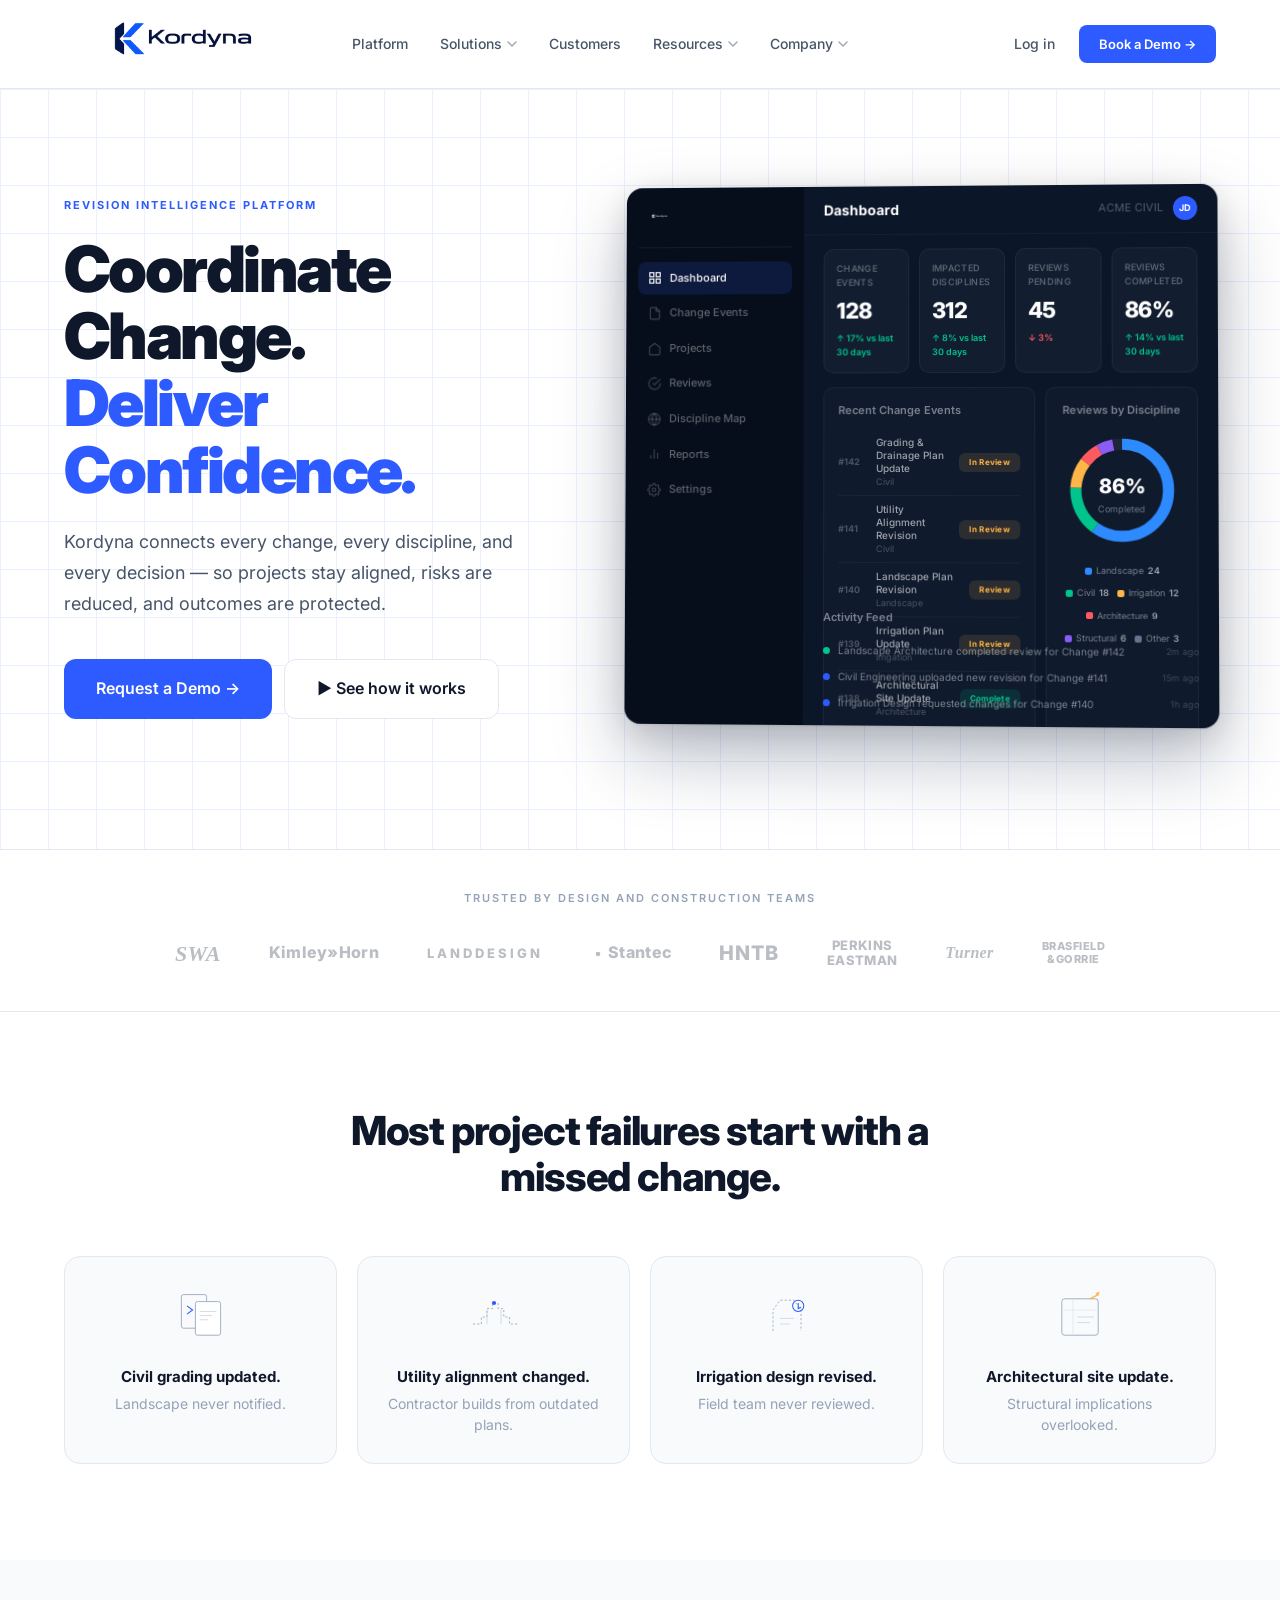
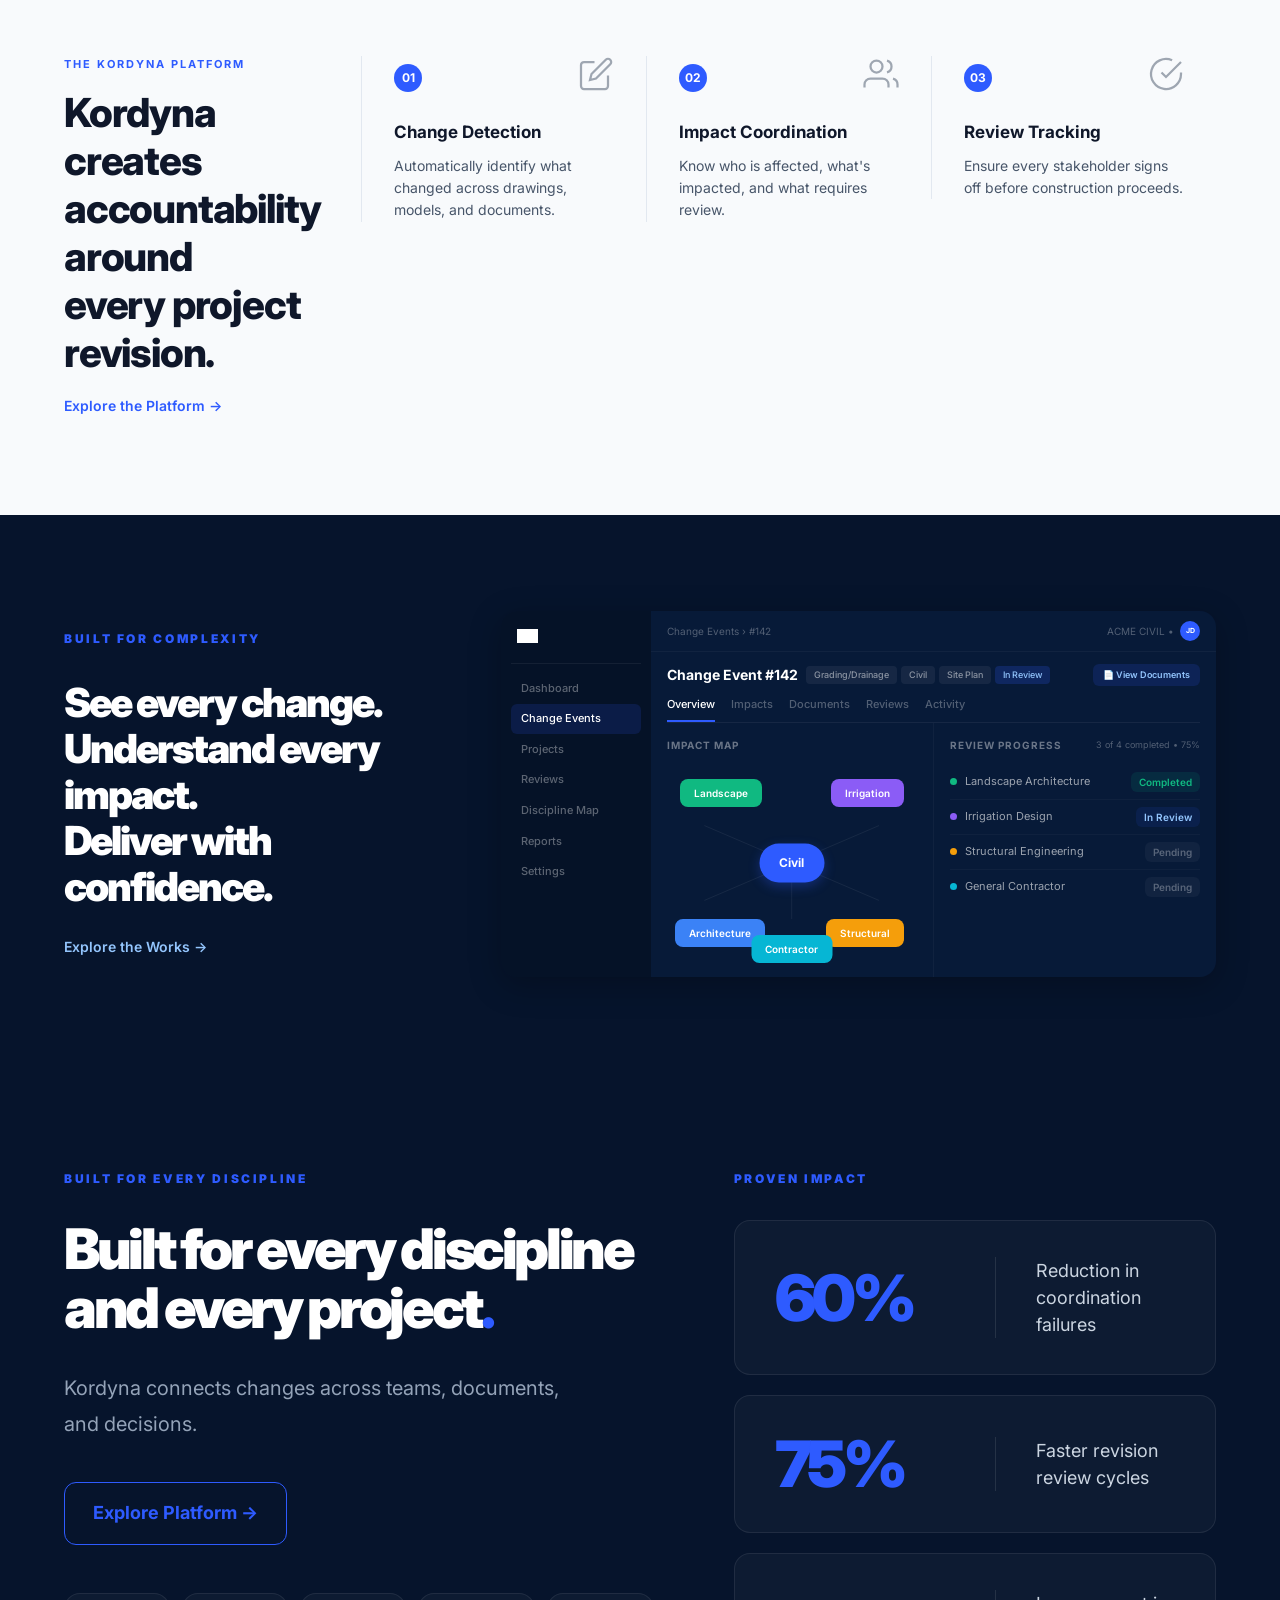
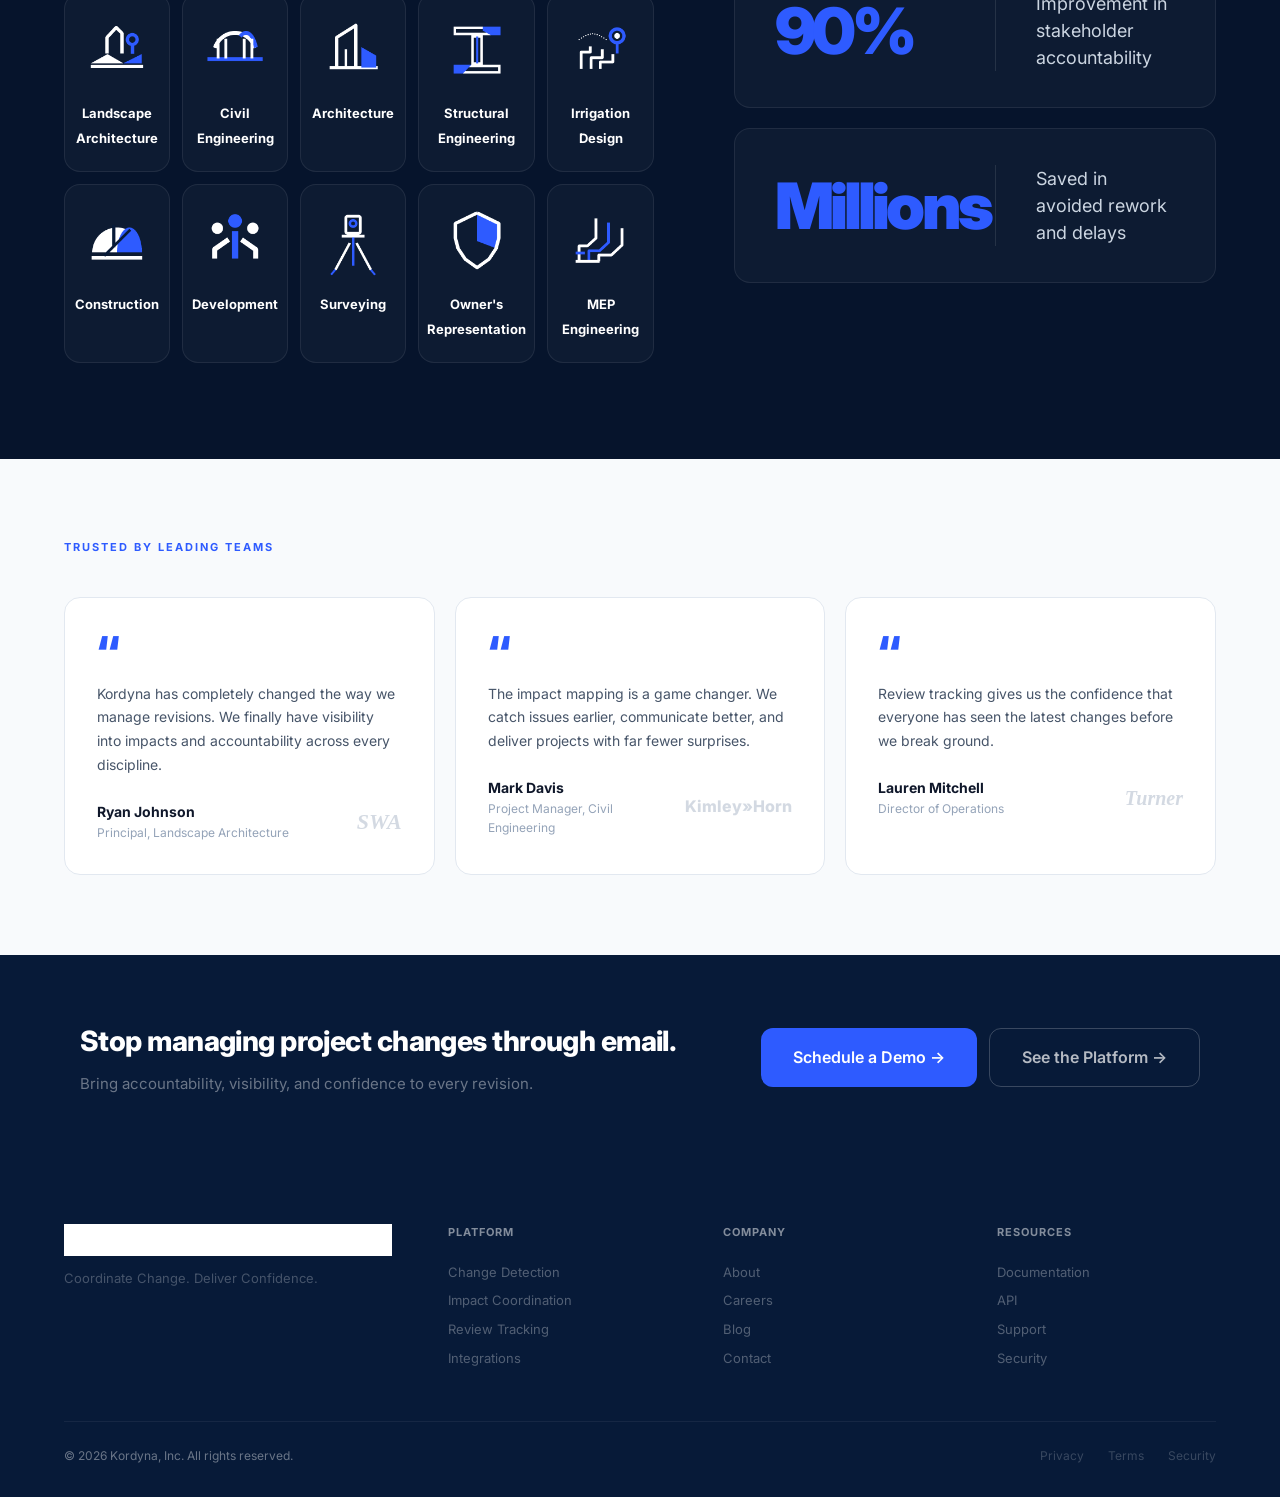
==== commit 2cd55ef9: "Use custom discipline icons instead of inline SVGs Co-Authored-By: Claude Opus 4.6 <noreply@anthropi" ====
--- a/static/landing.html
+++ b/static/landing.html
@@ -382,16 +382,16 @@
           <p class="disc-sub">Kordyna connects changes across teams, documents, and decisions.</p>
           <a href="#platform" class="btn-outline-blue">Explore Platform &rarr;</a>
           <div class="disc-grid">
-            <div class="disc-card"><div class="disc-icon"><svg width="28" height="28" viewBox="0 0 24 24" fill="none" stroke="#2E5BFF" stroke-width="1.5"><path d="M3 9l9-7 9 7v11a2 2 0 01-2 2H5a2 2 0 01-2-2z"/></svg></div><span>Landscape Architecture</span></div>
-            <div class="disc-card"><div class="disc-icon"><svg width="28" height="28" viewBox="0 0 24 24" fill="none" stroke="#2E5BFF" stroke-width="1.5"><rect x="2" y="6" width="20" height="12" rx="2"/><path d="M12 6v12M2 12h20"/></svg></div><span>Civil Engineering</span></div>
-            <div class="disc-card"><div class="disc-icon"><svg width="28" height="28" viewBox="0 0 24 24" fill="none" stroke="#2E5BFF" stroke-width="1.5"><path d="M2 20h20M5 20V8l7-5 7 5v12"/><path d="M9 20v-4h6v4"/></svg></div><span>Architecture</span></div>
-            <div class="disc-card"><div class="disc-icon"><svg width="28" height="28" viewBox="0 0 24 24" fill="none" stroke="#2E5BFF" stroke-width="1.5"><path d="M4 15s1-1 4-1 5 2 8 2 4-1 4-1V3s-1 1-4 1-5-2-8-2-4 1-4 1z"/><line x1="4" y1="22" x2="4" y2="15"/></svg></div><span>Structural Engineering</span></div>
-            <div class="disc-card"><div class="disc-icon"><svg width="28" height="28" viewBox="0 0 24 24" fill="none" stroke="#2E5BFF" stroke-width="1.5"><path d="M12 2v6l3 3-3 3v6"/><path d="M8 8l-4 4 4 4"/></svg></div><span>Irrigation Design</span></div>
-            <div class="disc-card"><div class="disc-icon"><svg width="28" height="28" viewBox="0 0 24 24" fill="none" stroke="#2E5BFF" stroke-width="1.5"><path d="M14.7 6.3a1 1 0 000 1.4l1.6 1.6a1 1 0 001.4 0l3.77-3.77a6 6 0 01-7.94 7.94l-6.91 6.91a2.12 2.12 0 01-3-3l6.91-6.91a6 6 0 017.94-7.94l-3.76 3.76z"/></svg></div><span>Construction</span></div>
-            <div class="disc-card"><div class="disc-icon"><svg width="28" height="28" viewBox="0 0 24 24" fill="none" stroke="#2E5BFF" stroke-width="1.5"><path d="M16 21v-2a4 4 0 00-4-4H5a4 4 0 00-4 4v2"/><circle cx="8.5" cy="7" r="4"/><path d="M20 8v6M23 11h-6"/></svg></div><span>Development</span></div>
-            <div class="disc-card"><div class="disc-icon"><svg width="28" height="28" viewBox="0 0 24 24" fill="none" stroke="#2E5BFF" stroke-width="1.5"><circle cx="12" cy="12" r="3"/><path d="M12 2v4M12 18v4M4.93 4.93l2.83 2.83M16.24 16.24l2.83 2.83M2 12h4M18 12h4M4.93 19.07l2.83-2.83M16.24 7.76l2.83-2.83"/></svg></div><span>Surveying</span></div>
-            <div class="disc-card"><div class="disc-icon"><svg width="28" height="28" viewBox="0 0 24 24" fill="none" stroke="#2E5BFF" stroke-width="1.5"><path d="M12 22s8-4 8-10V5l-8-3-8 3v7c0 6 8 10 8 10z"/></svg></div><span>Owner's Representation</span></div>
-            <div class="disc-card"><div class="disc-icon"><svg width="28" height="28" viewBox="0 0 24 24" fill="none" stroke="#2E5BFF" stroke-width="1.5"><path d="M13 2L3 14h9l-1 8 10-12h-9l1-8z"/></svg></div><span>MEP Engineering</span></div>
+            <div class="disc-card"><div class="disc-icon"><img src="/static/icons/landscape_architecture.png" alt="Landscape Architecture"></div><span>Landscape Architecture</span></div>
+            <div class="disc-card"><div class="disc-icon"><img src="/static/icons/civil_engineering.png" alt="Civil Engineering"></div><span>Civil Engineering</span></div>
+            <div class="disc-card"><div class="disc-icon"><img src="/static/icons/architecture.png" alt="Architecture"></div><span>Architecture</span></div>
+            <div class="disc-card"><div class="disc-icon"><img src="/static/icons/structural_engineering.png" alt="Structural Engineering"></div><span>Structural Engineering</span></div>
+            <div class="disc-card"><div class="disc-icon"><img src="/static/icons/irrigation_design.png" alt="Irrigation Design"></div><span>Irrigation Design</span></div>
+            <div class="disc-card"><div class="disc-icon"><img src="/static/icons/construction.png" alt="Construction"></div><span>Construction</span></div>
+            <div class="disc-card"><div class="disc-icon"><img src="/static/icons/development.png" alt="Development"></div><span>Development</span></div>
+            <div class="disc-card"><div class="disc-icon"><img src="/static/icons/surveying.png" alt="Surveying"></div><span>Surveying</span></div>
+            <div class="disc-card"><div class="disc-icon"><img src="/static/icons/owners_representation.png" alt="Owner's Representation"></div><span>Owner's Representation</span></div>
+            <div class="disc-card"><div class="disc-icon"><img src="/static/icons/mep_engineering.png" alt="MEP Engineering"></div><span>MEP Engineering</span></div>
           </div>
         </div>
         <div class="metrics-side">
--- a/static/landing.css
+++ b/static/landing.css
@@ -723,14 +723,15 @@
   background: rgba(255,255,255,.03);
 }
 .disc-icon {
-  width: 56px;
-  height: 56px;
+  width: 72px;
+  height: 72px;
   border-radius: 14px;
   display: flex;
   align-items: center;
   justify-content: center;
   margin: 0 auto 14px;
 }
+.disc-icon img { width: 100%; height: 100%; object-fit: contain; }
 .disc-card span { font-size: 13px; font-weight: 700; color: #fff; line-height: 1.3; }
 
 .metrics-stack { display: flex; flex-direction: column; gap: 20px; }
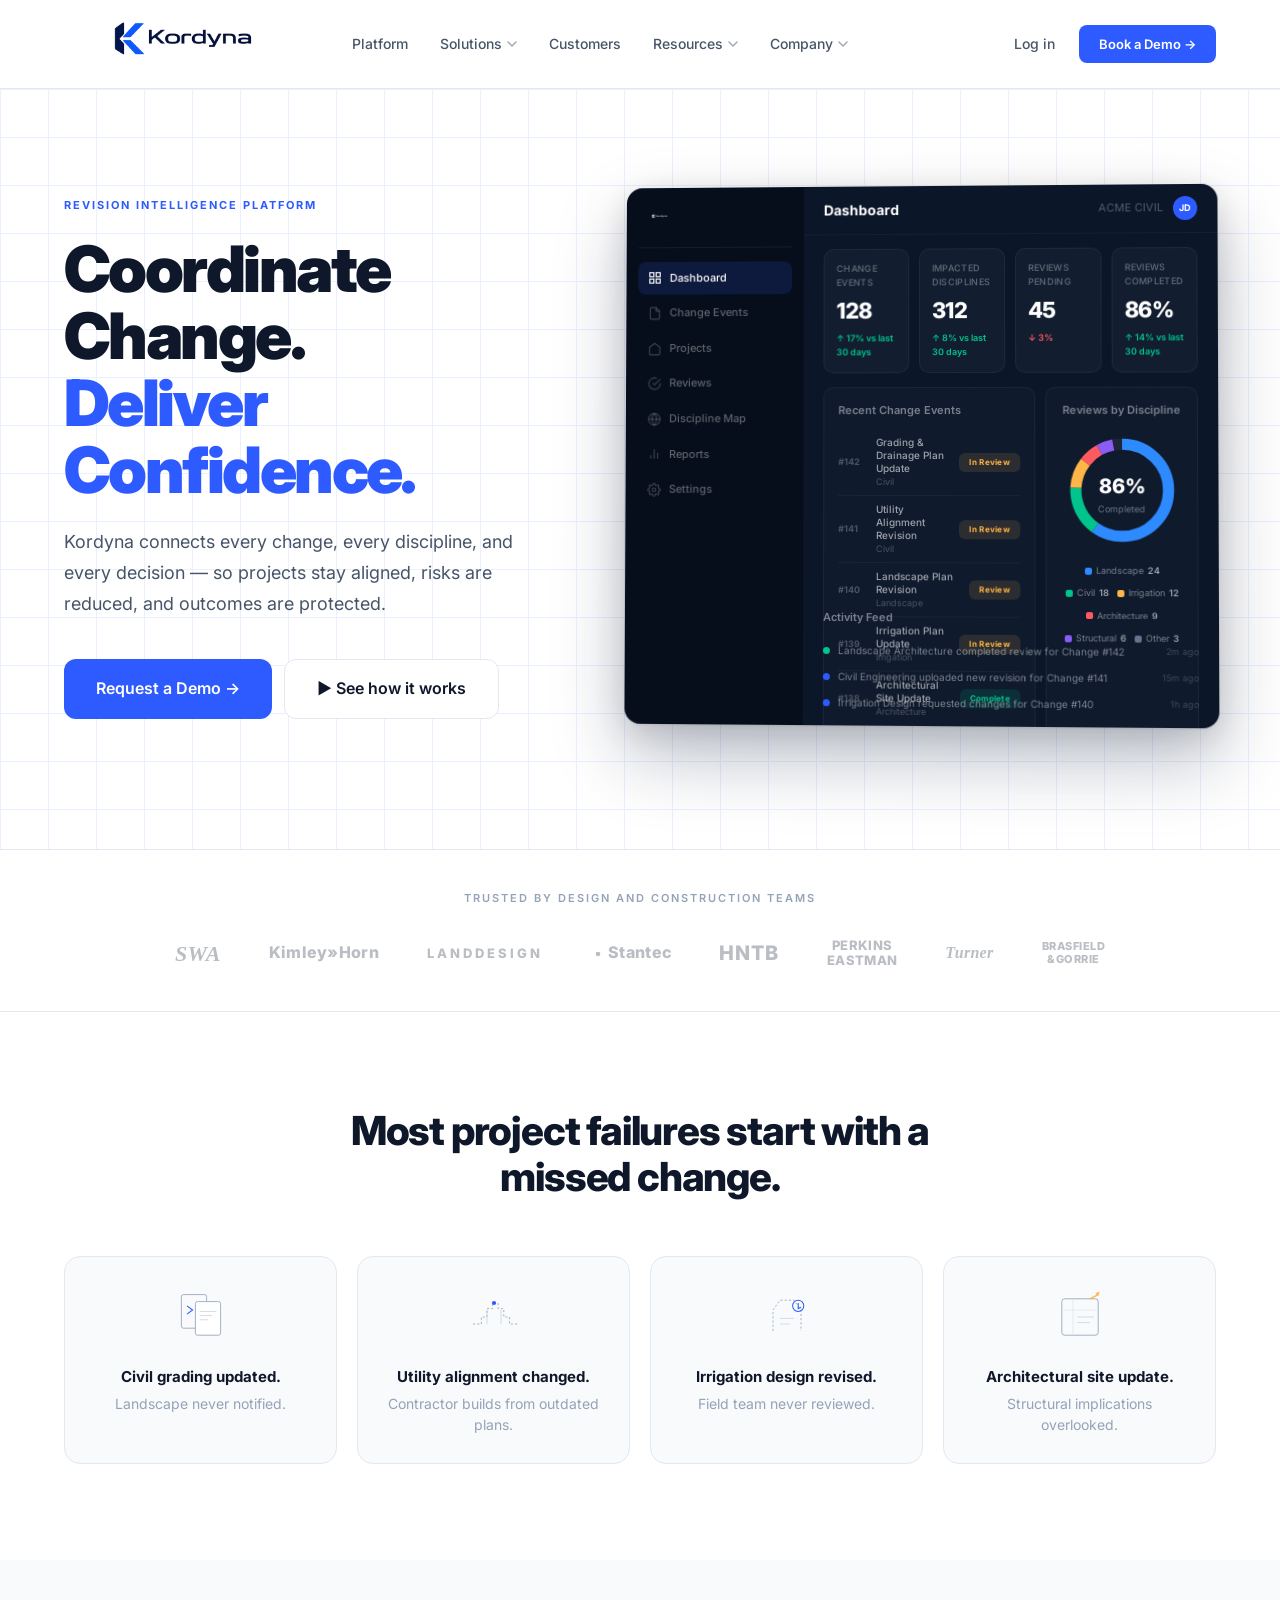
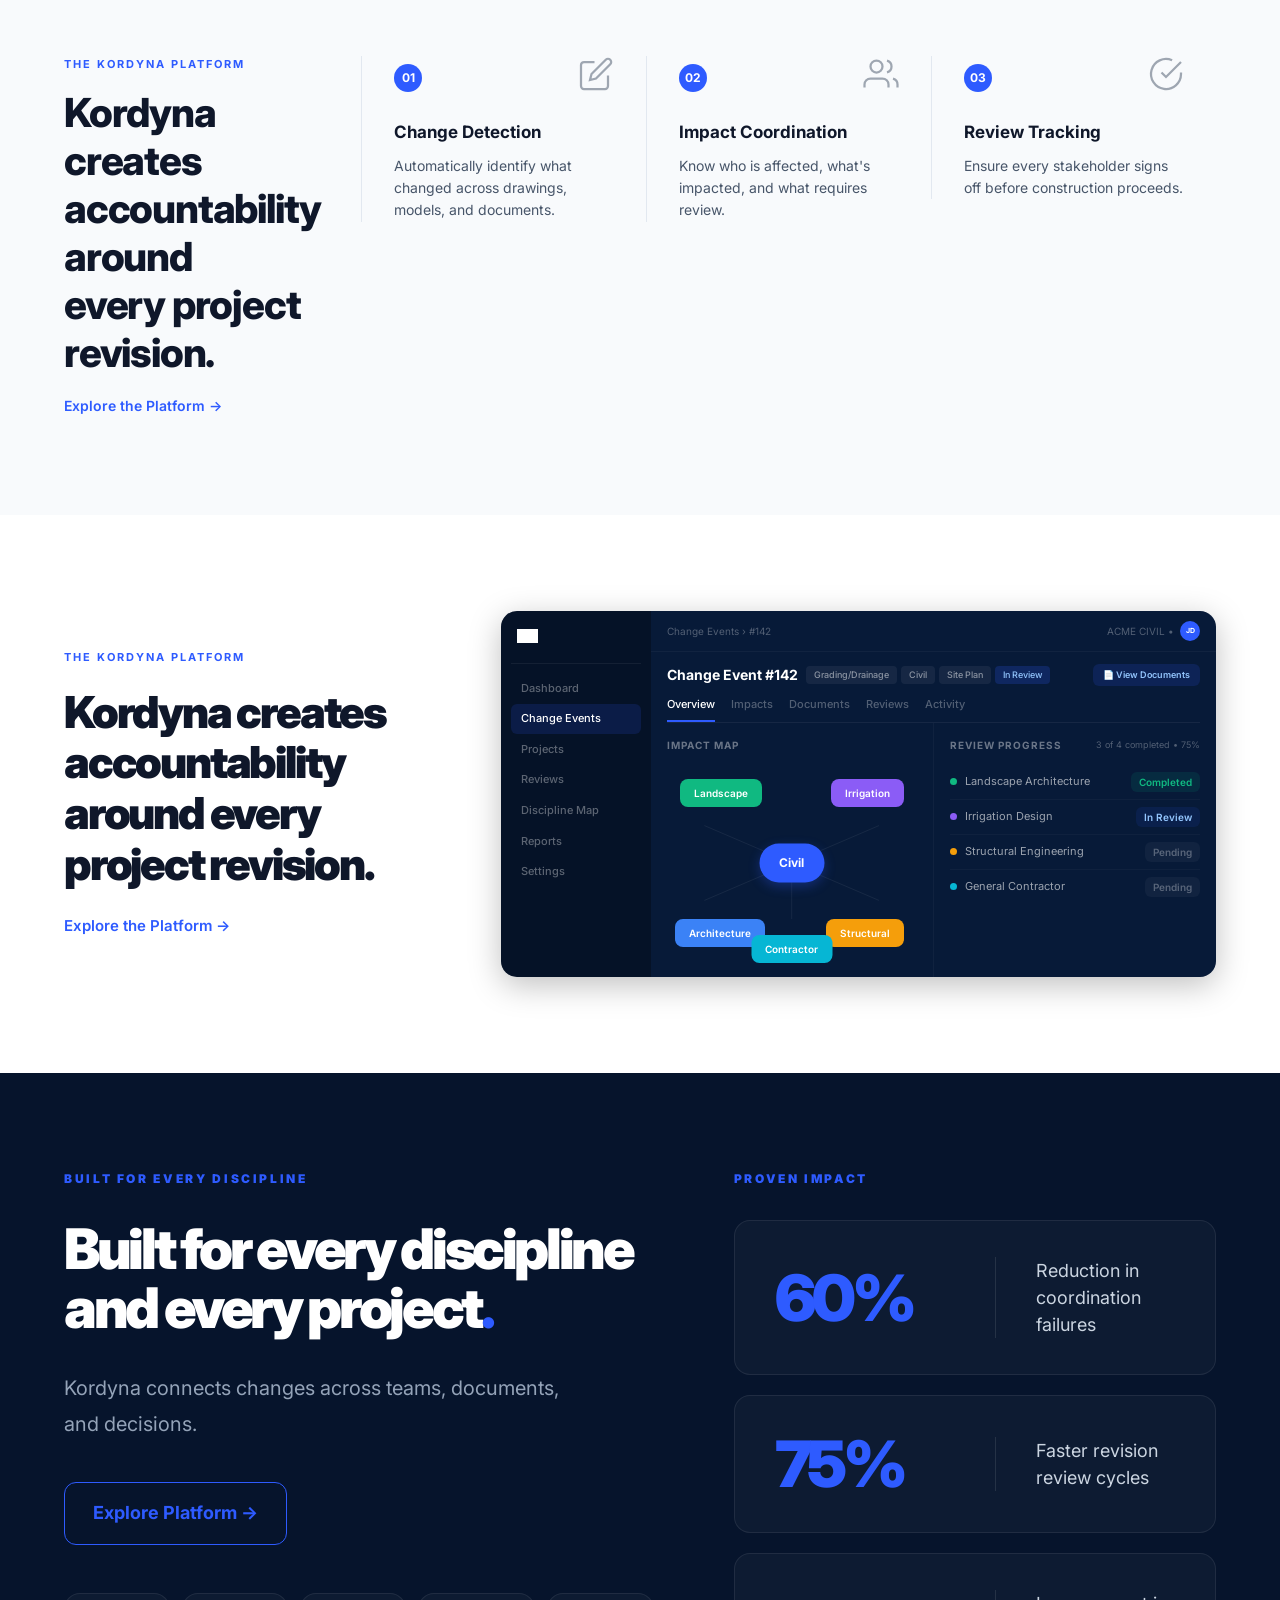
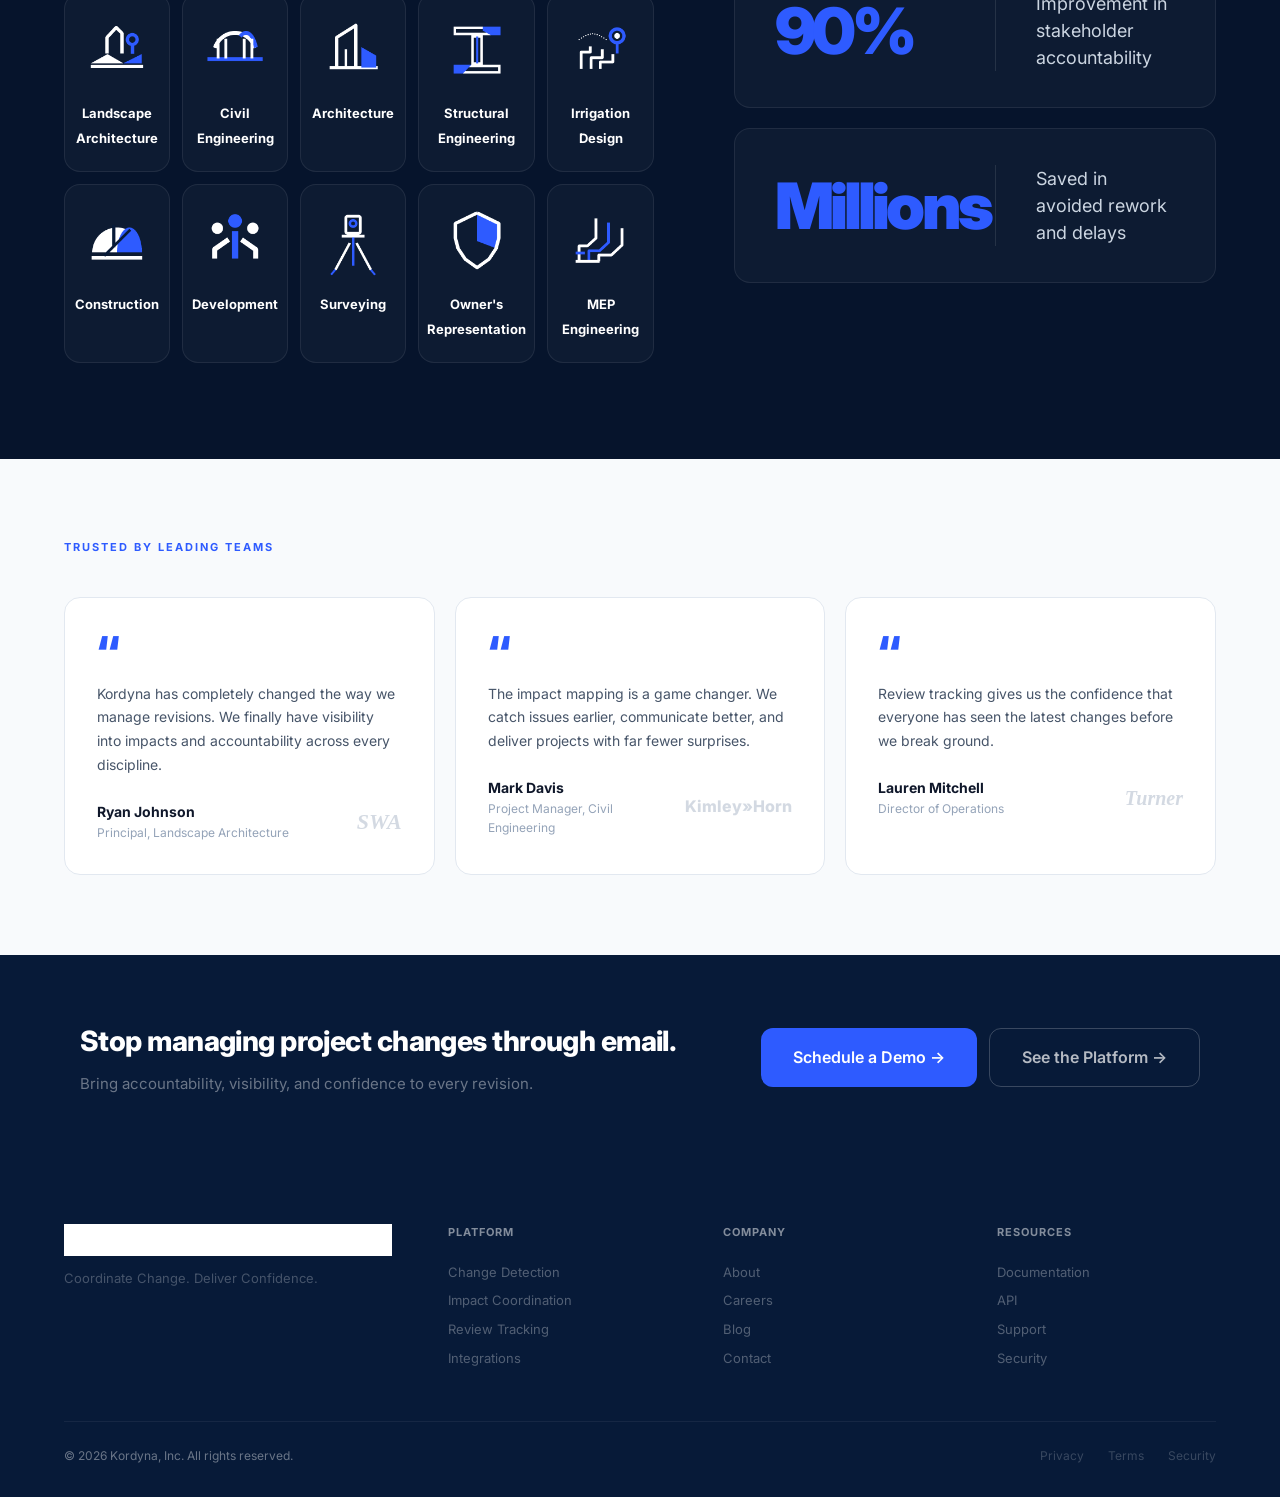
==== commit fb69083b: "Change walkthrough section to white background with dark text and blue accents Co-Authored-By: Claud" ====
--- a/static/landing.html
+++ b/static/landing.html
@@ -275,9 +275,9 @@
     <div class="container">
       <div class="walk-grid">
         <div class="walk-content">
-          <span class="section-label-light">Built for Complexity</span>
-          <h2 class="walk-title">See every change.<br>Understand every impact.<br>Deliver with confidence.</h2>
-          <a href="/app" class="link-arrow-light">Explore the Works &rarr;</a>
+          <span class="walk-label">The Kordyna Platform</span>
+          <h2 class="walk-title">Kordyna creates accountability around every project revision.</h2>
+          <a href="#platform" class="walk-link">Explore the Platform &rarr;</a>
         </div>
         <div class="walk-visual">
           <div class="walk-mock">
--- a/static/landing.css
+++ b/static/landing.css
@@ -463,11 +463,11 @@
 .solution-card h3 { font-size: 17px; font-weight: 700; color: var(--text-headline); margin-bottom: 8px; }
 .solution-card p { font-size: 14px; color: var(--text-body); line-height: 1.6; }
 
-/* ── WALKTHROUGH (dark section) ───────────────────────────────── */
+/* ── WALKTHROUGH ──────────────────────────────────────────────── */
 .walkthrough {
   padding: 96px 0;
-  background: var(--navy-deep);
-  color: #fff;
+  background: #fff;
+  color: var(--text-headline);
 }
 .walk-grid {
   display: grid;
@@ -475,14 +475,31 @@
   gap: 56px;
   align-items: center;
 }
-.walk-content { max-width: 400px; }
+.walk-content { max-width: 480px; }
+.walk-label {
+  display: block;
+  font-size: 11px;
+  font-weight: 700;
+  text-transform: uppercase;
+  letter-spacing: 2px;
+  color: var(--blue);
+  margin-bottom: 20px;
+}
 .walk-title {
-  font-size: 40px;
+  font-size: 44px;
   font-weight: 900;
   letter-spacing: -0.05em;
   line-height: 1.15;
+  color: var(--text-headline);
   margin-bottom: 24px;
 }
+.walk-link {
+  font-size: 15px;
+  font-weight: 600;
+  color: var(--blue);
+  text-decoration: none;
+}
+.walk-link:hover { text-decoration: underline; }
 
 /* Walk mock — change event detail view */
 .walk-mock {
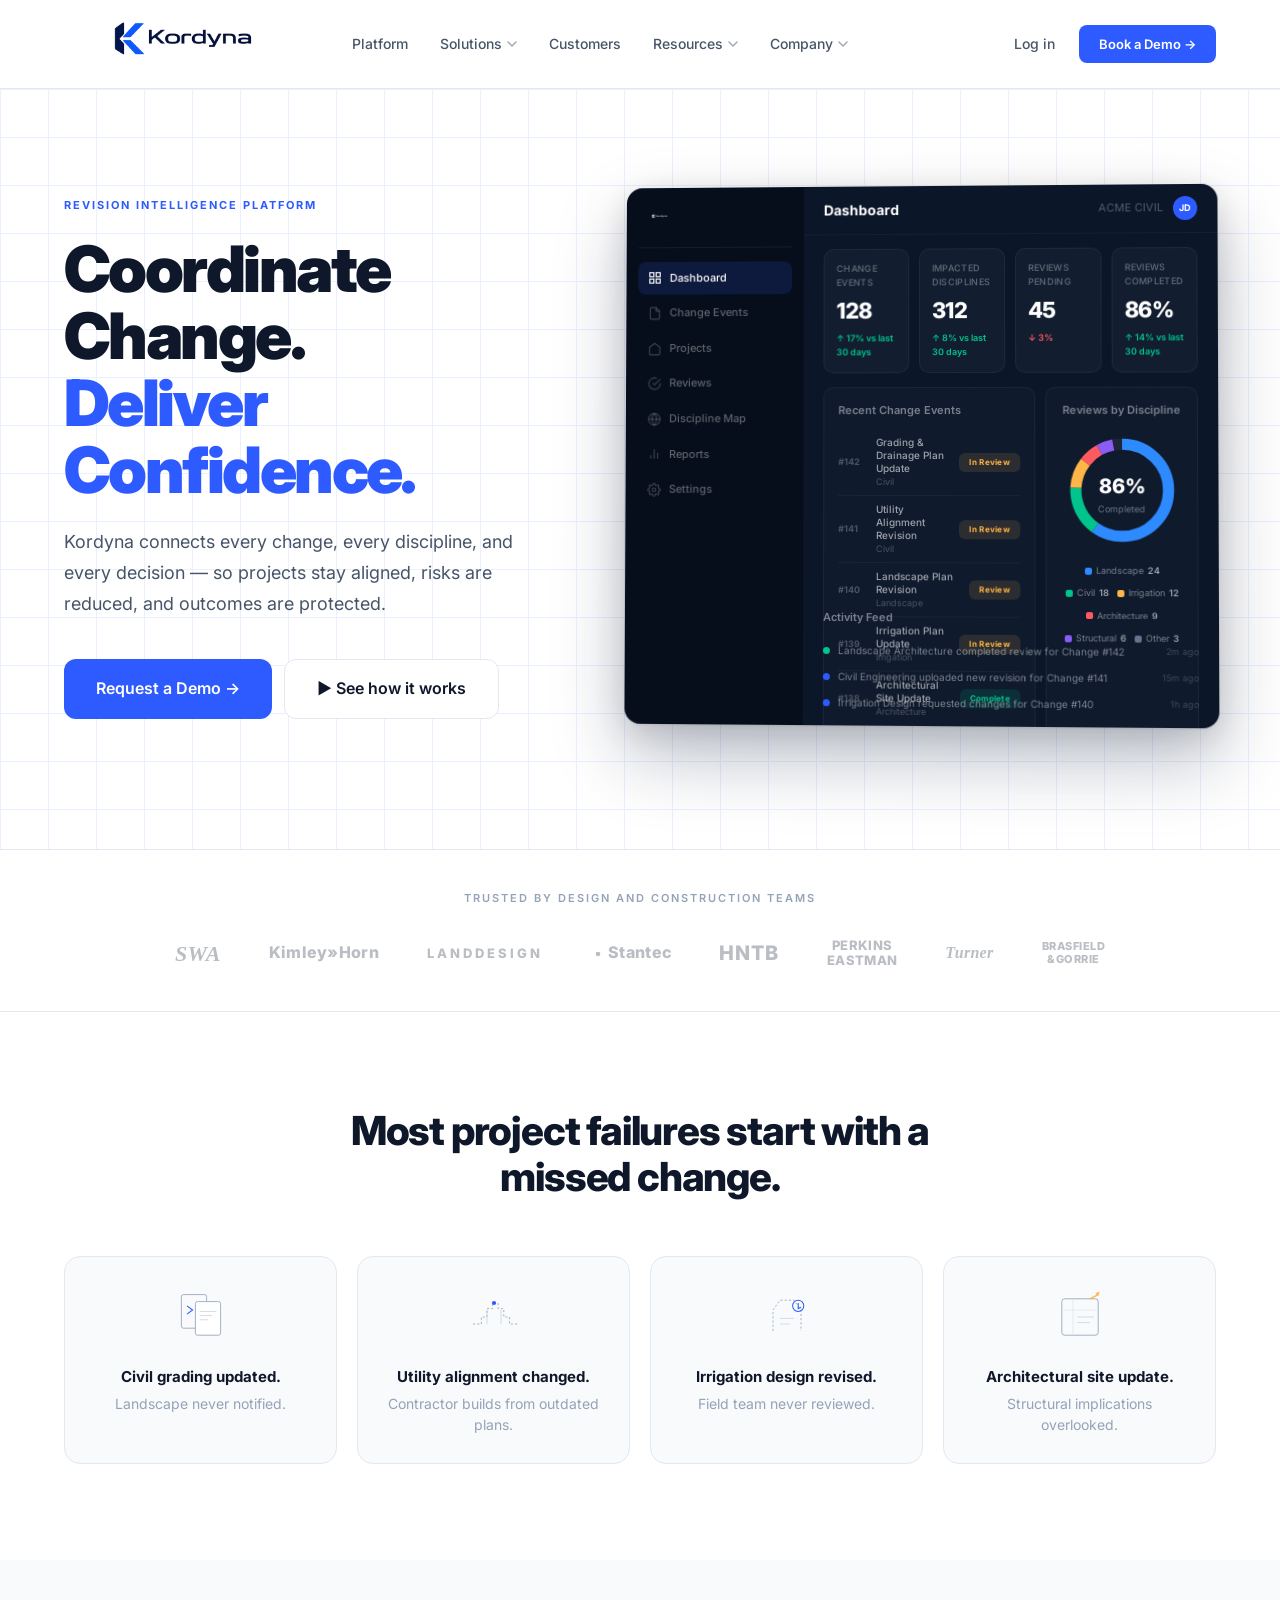
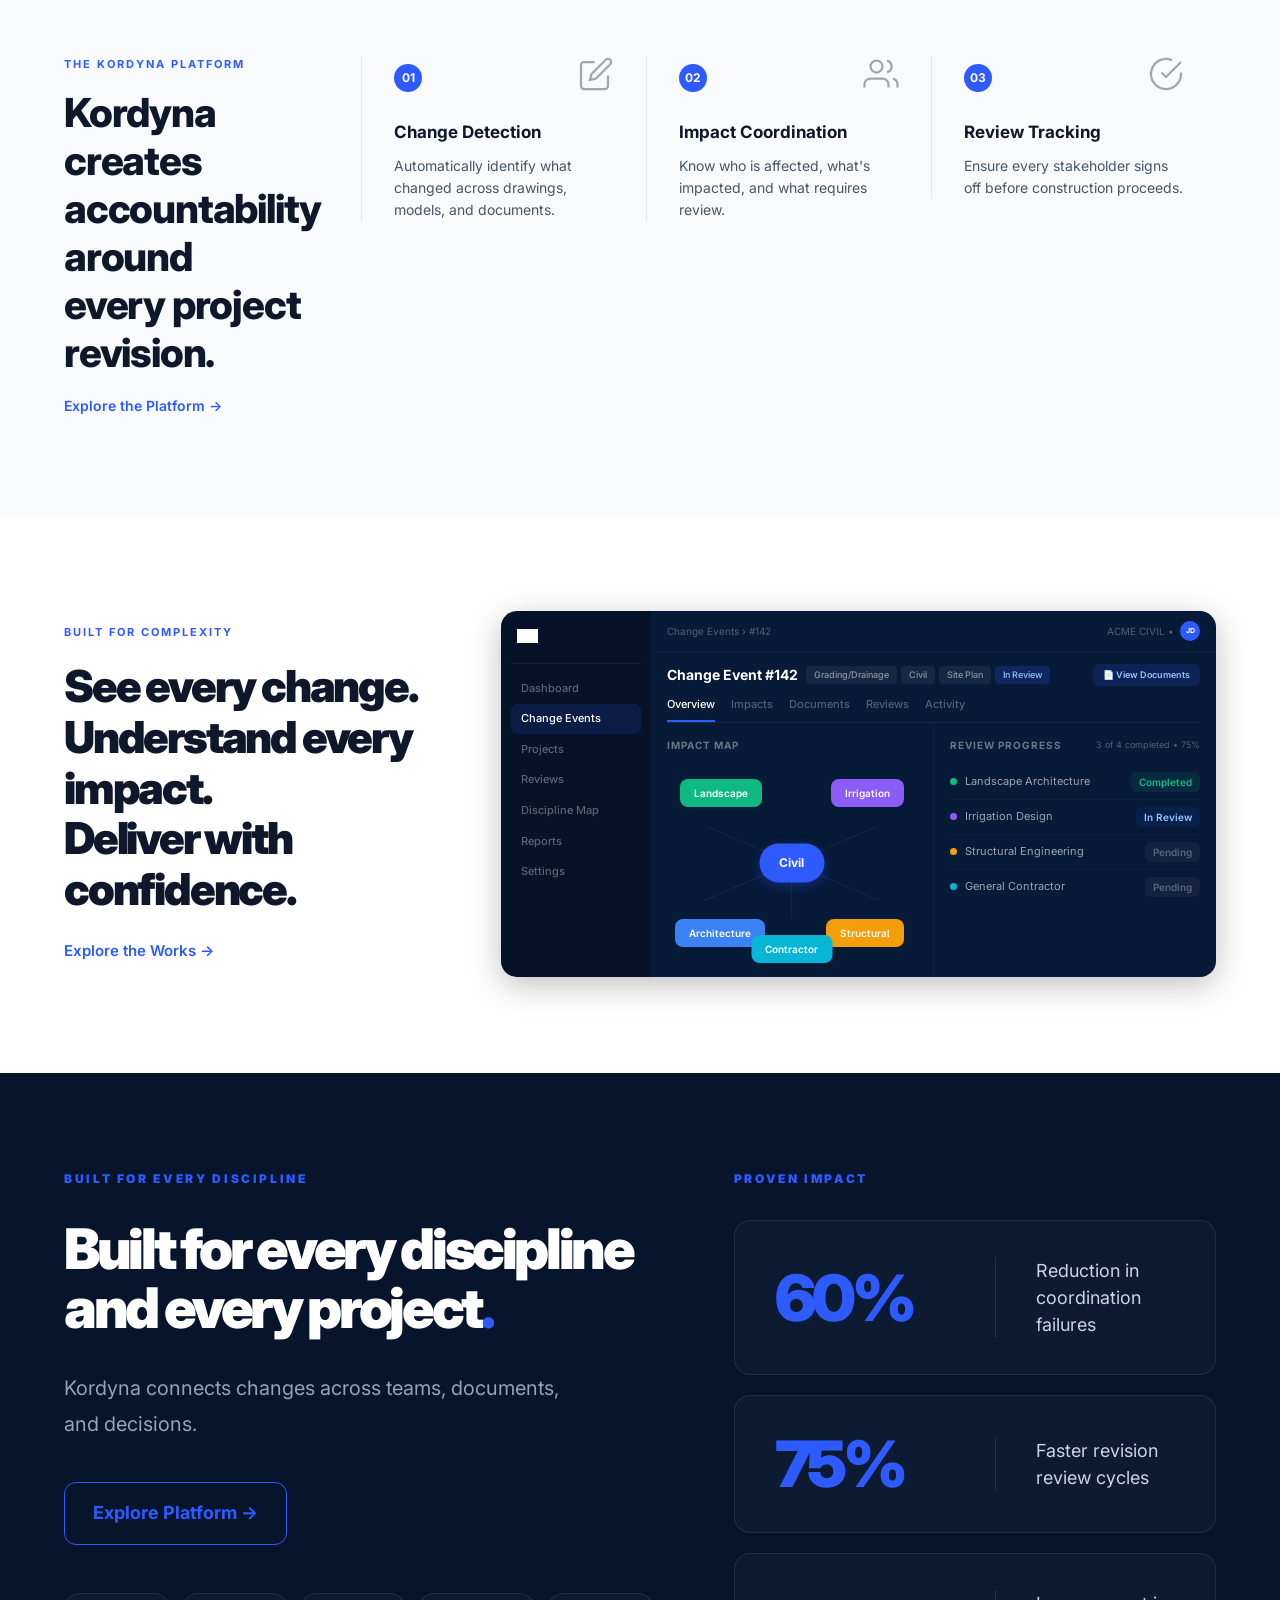
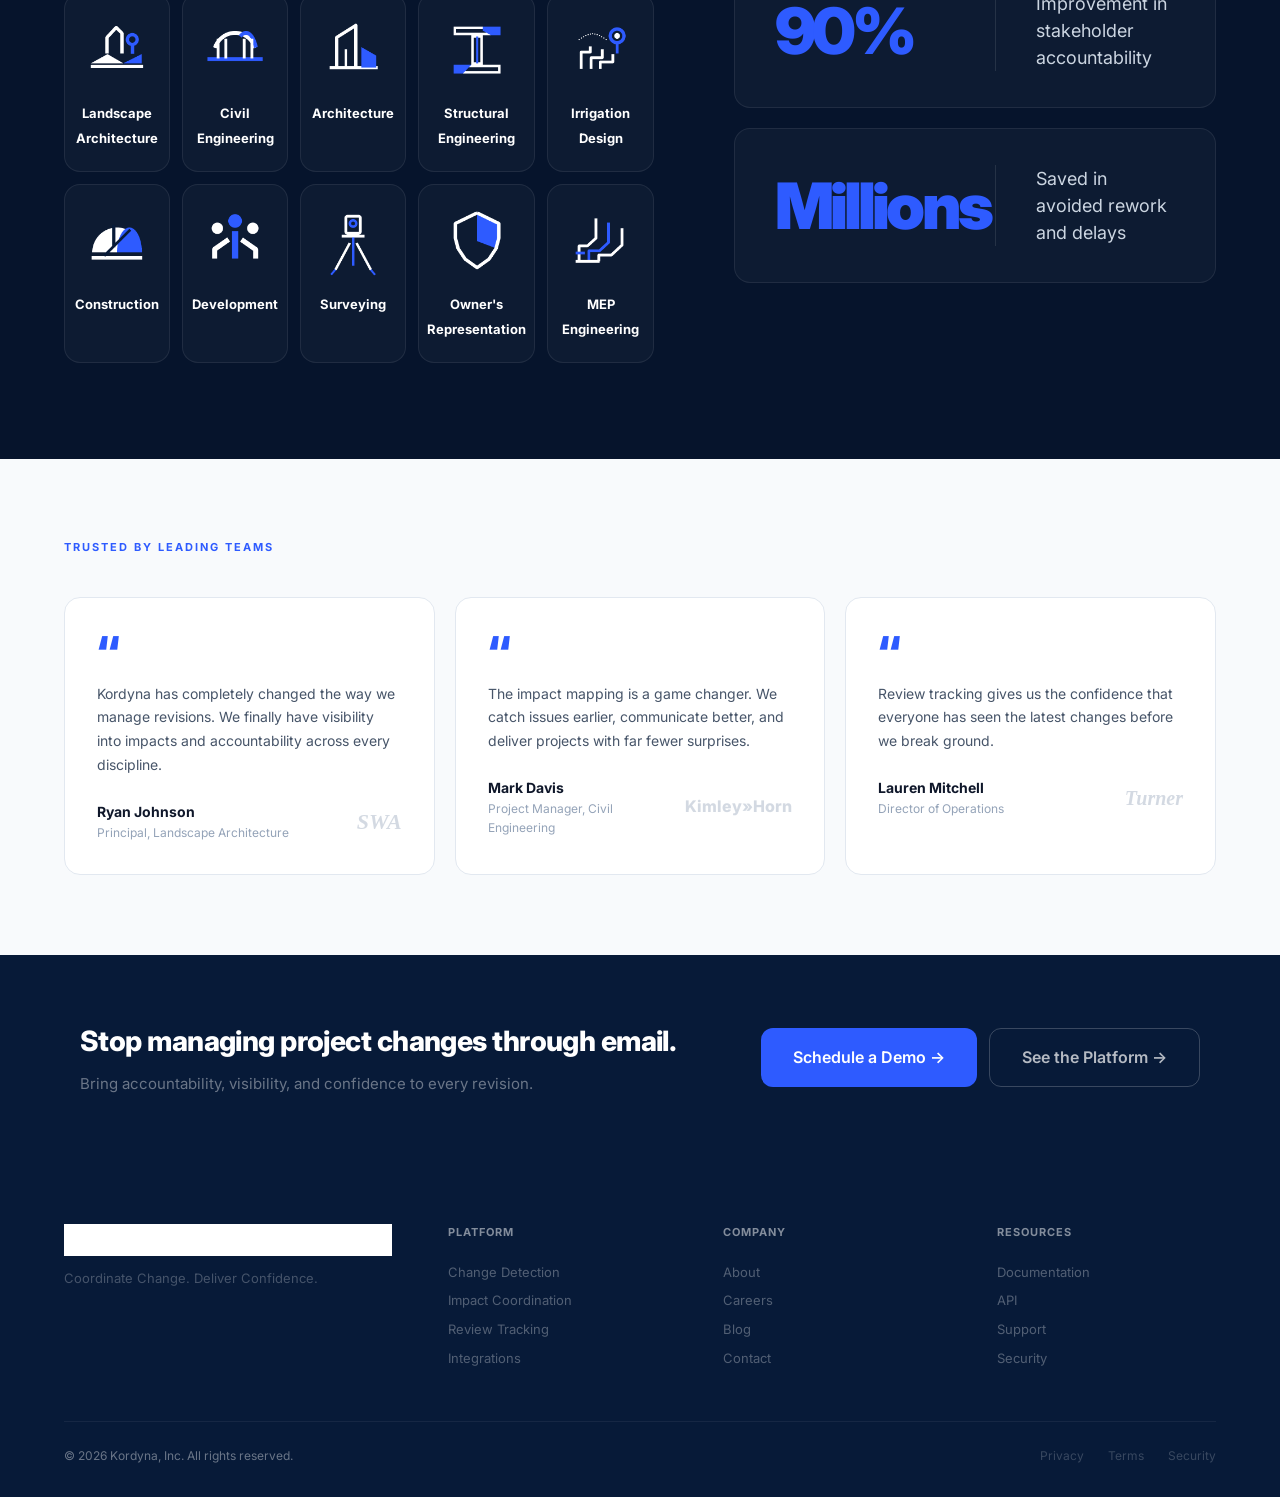
==== commit 43bb27dc: "Restore original walkthrough text, keep white background Co-Authored-By: Claude Opus 4.6 <noreply@an" ====
--- a/static/landing.html
+++ b/static/landing.html
@@ -275,9 +275,9 @@
     <div class="container">
       <div class="walk-grid">
         <div class="walk-content">
-          <span class="walk-label">The Kordyna Platform</span>
-          <h2 class="walk-title">Kordyna creates accountability around every project revision.</h2>
-          <a href="#platform" class="walk-link">Explore the Platform &rarr;</a>
+          <span class="walk-label">Built for Complexity</span>
+          <h2 class="walk-title">See every change.<br>Understand every impact.<br>Deliver with confidence.</h2>
+          <a href="/app" class="walk-link">Explore the Works &rarr;</a>
         </div>
         <div class="walk-visual">
           <div class="walk-mock">
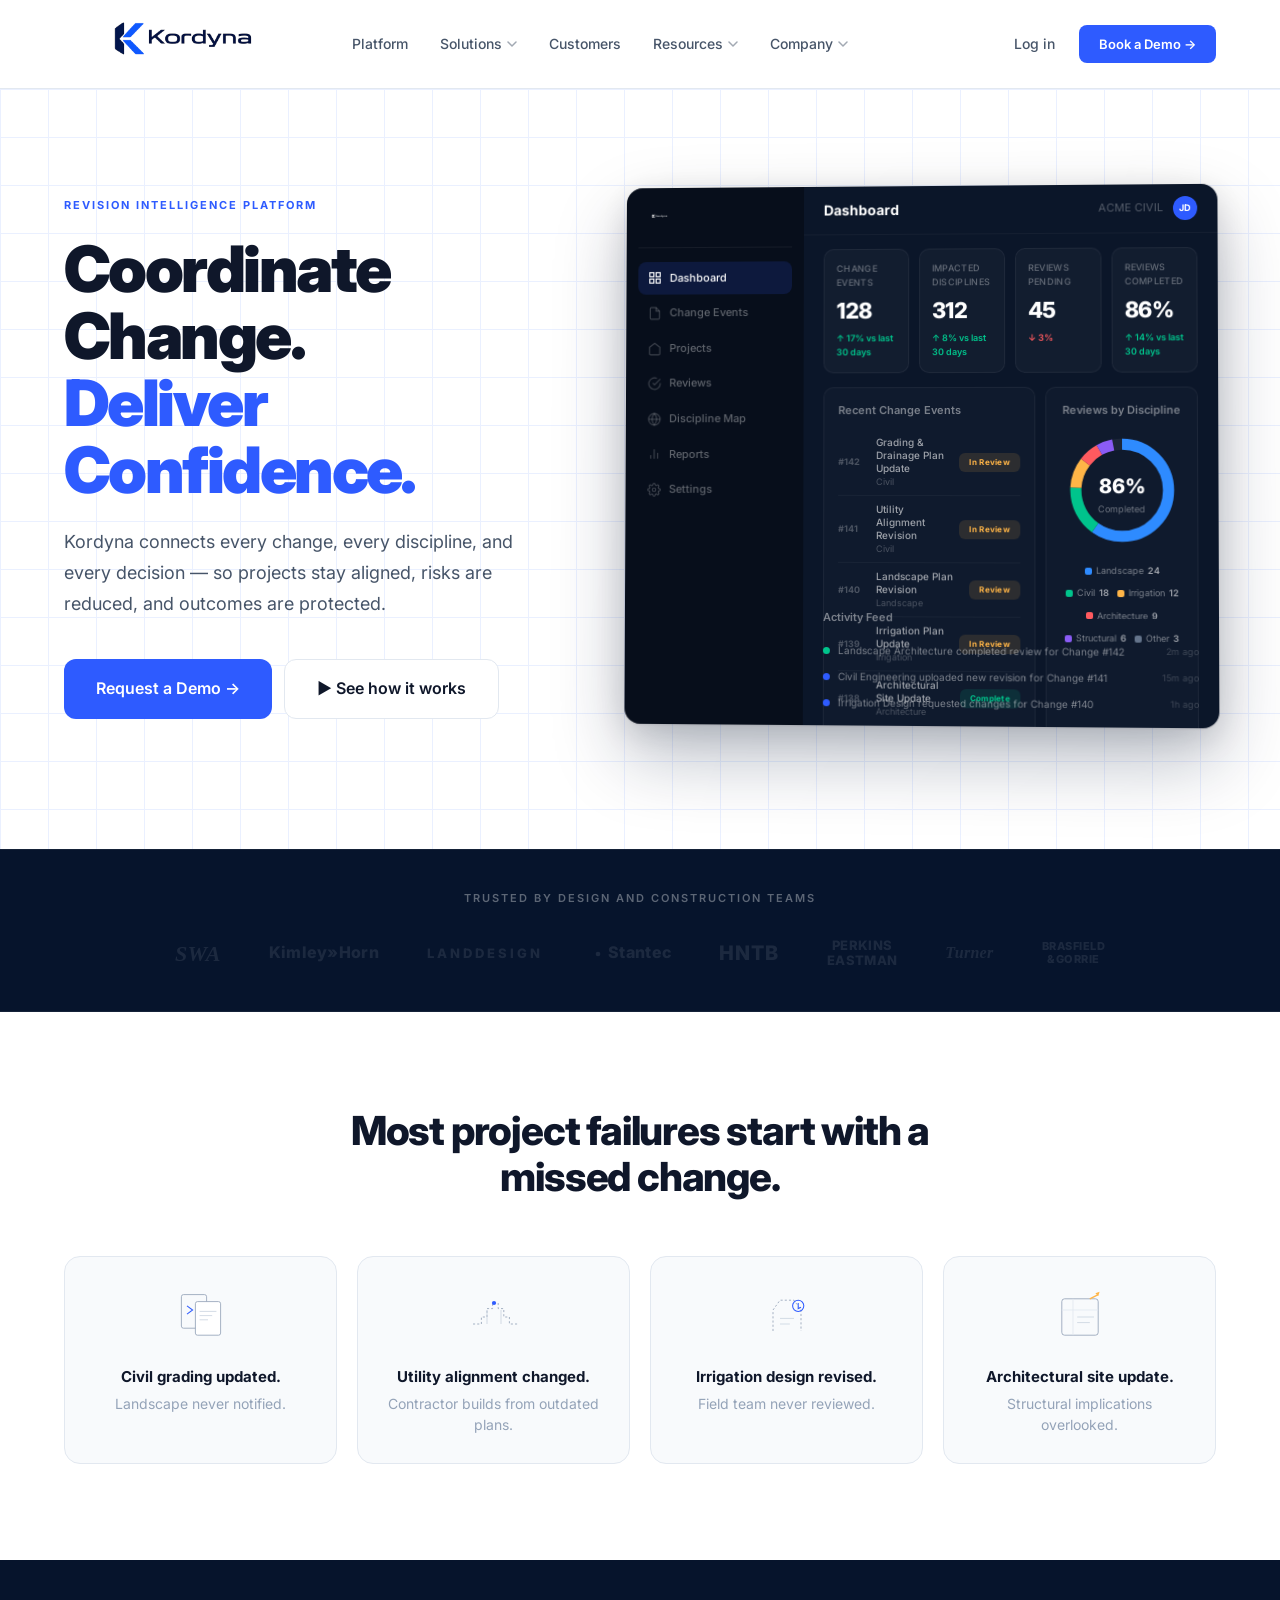
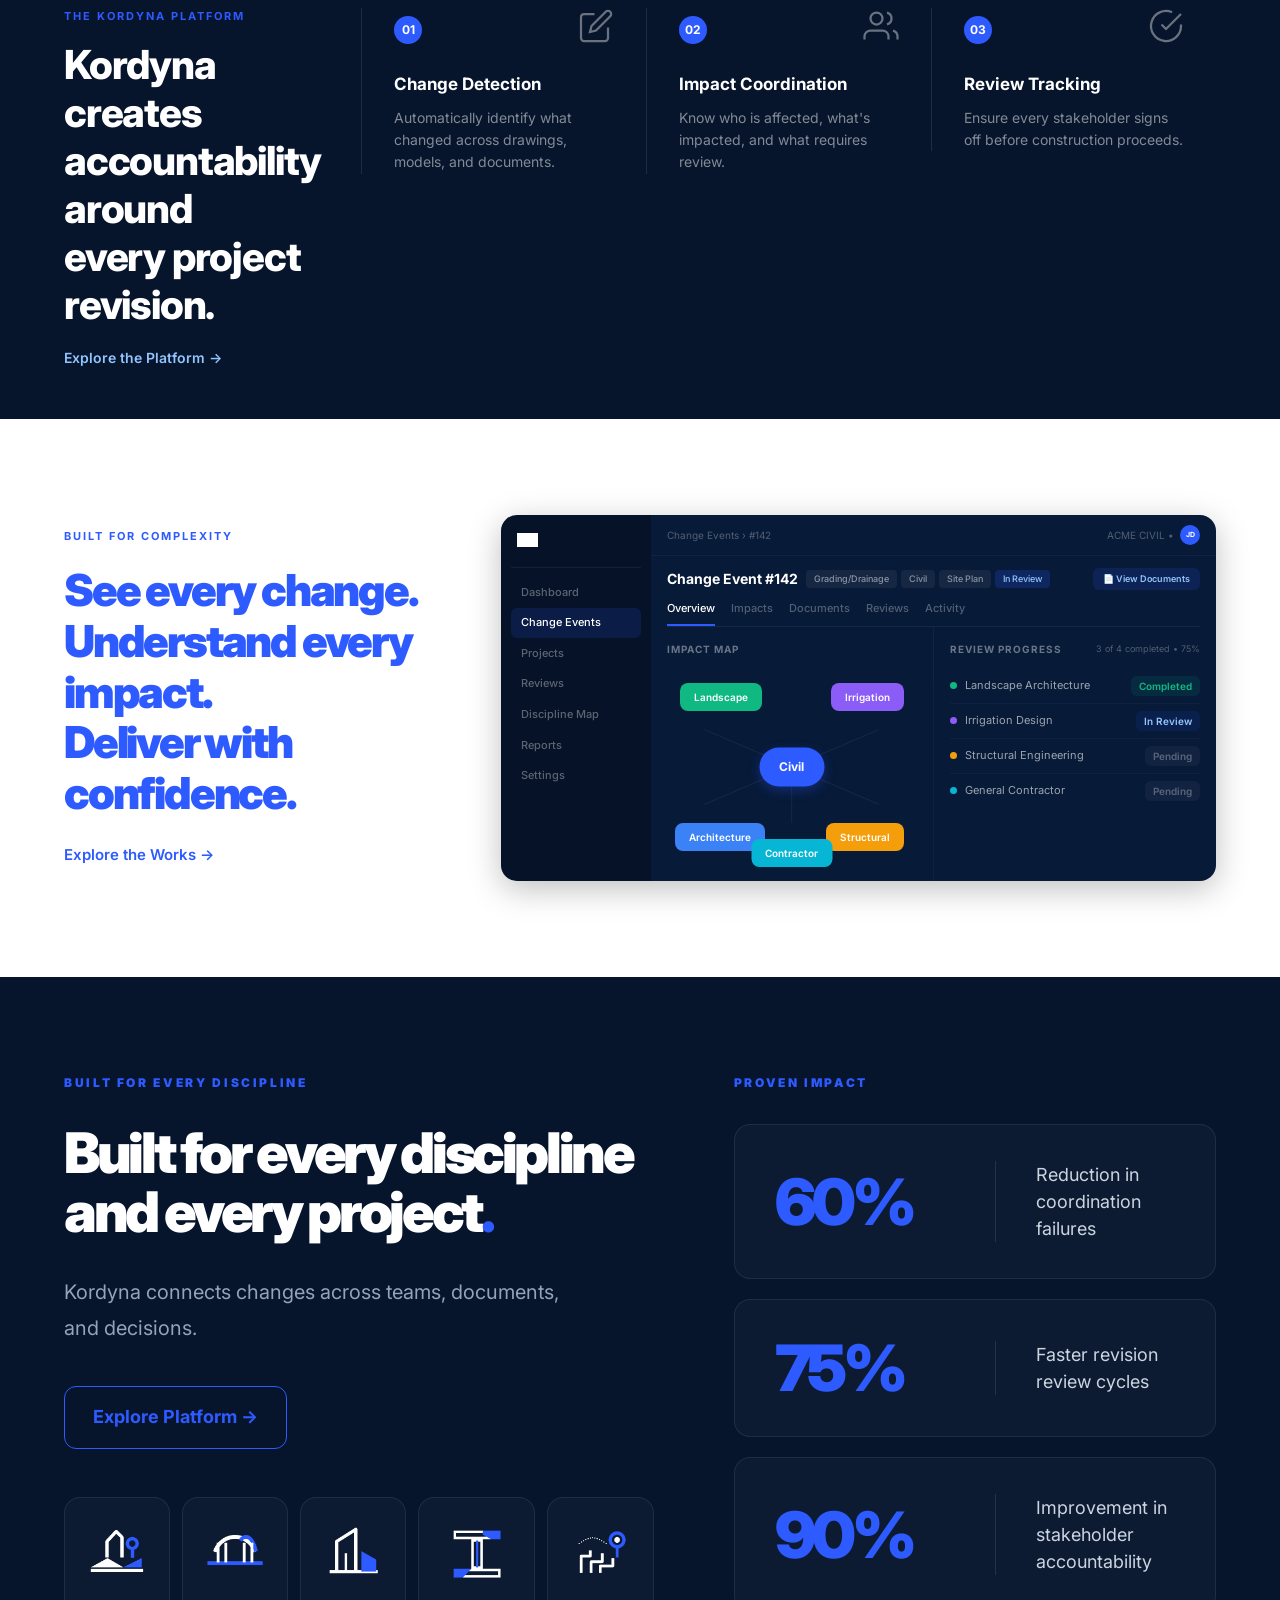
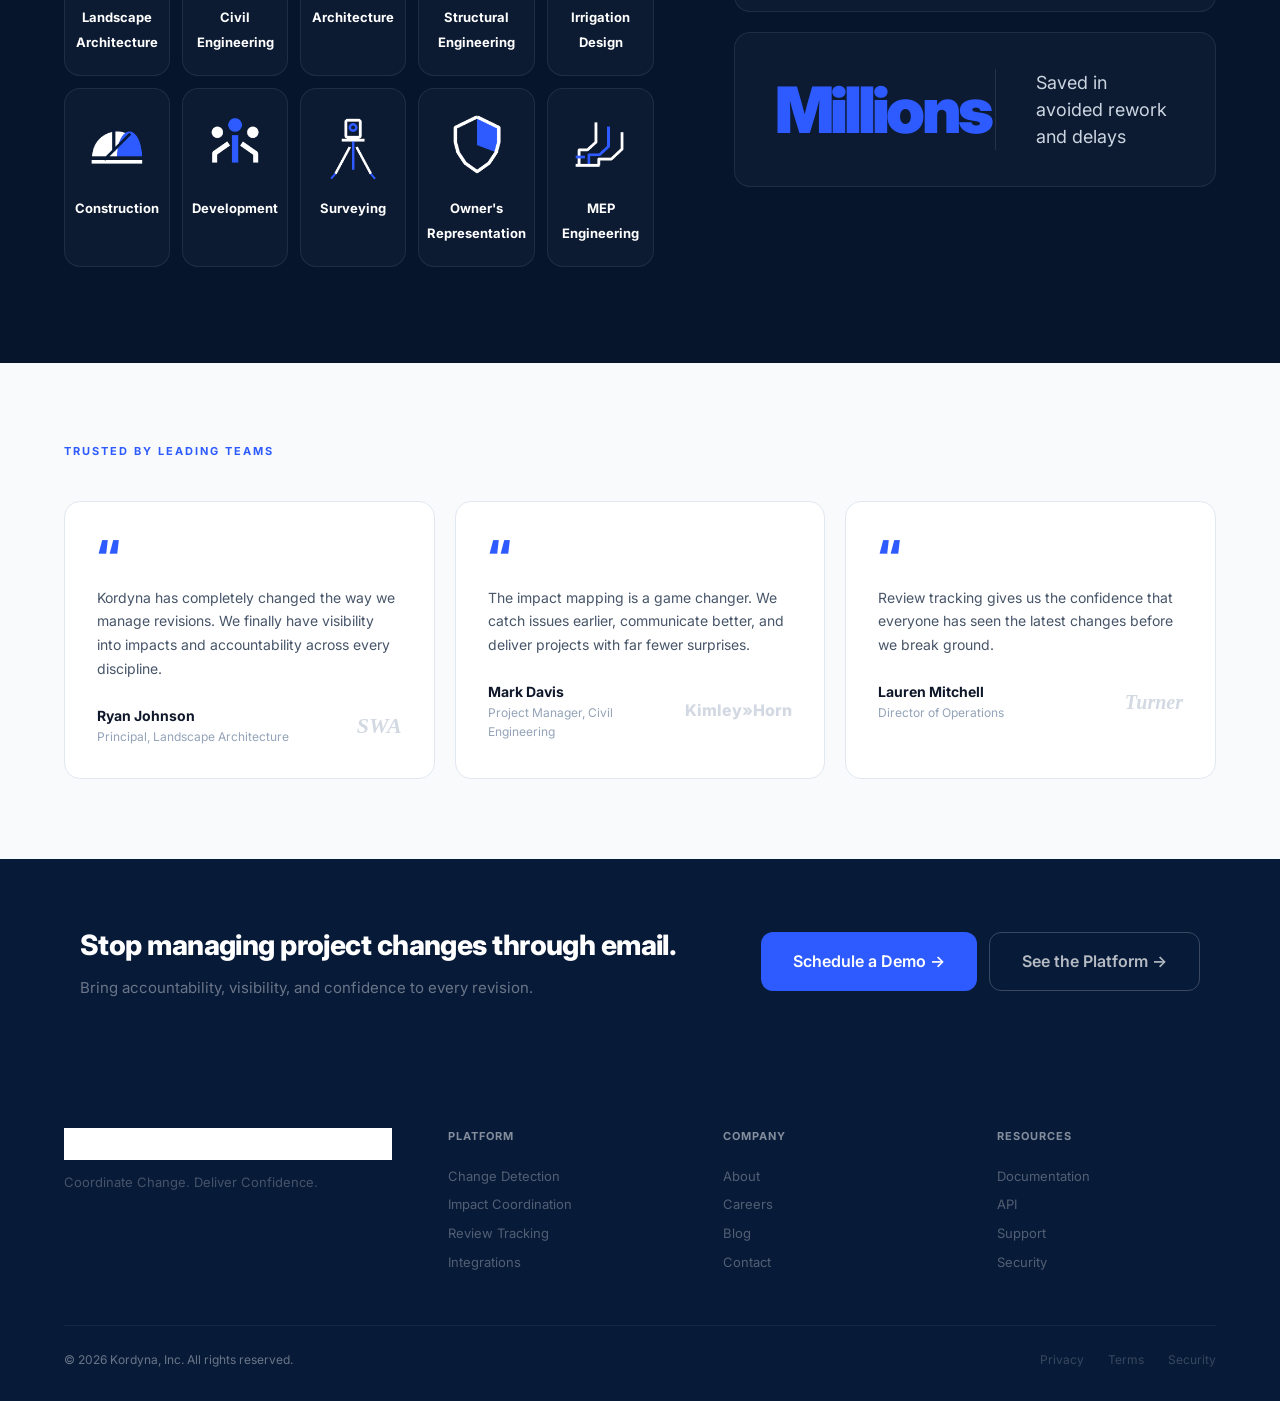
==== commit 9caffb26: "Change walkthrough title color to blue matching logo accent Co-Authored-By: Claude Opus 4.6 <noreply" ====
--- a/static/landing.html
+++ b/static/landing.html
@@ -276,7 +276,7 @@
       <div class="walk-grid">
         <div class="walk-content">
           <span class="walk-label">Built for Complexity</span>
-          <h2 class="walk-title">See every change.<br>Understand every impact.<br>Deliver with confidence.</h2>
+          <h2 class="walk-title">See every change.<br><span class="text-blue">Understand every impact.</span><br>Deliver with confidence.</h2>
           <a href="/app" class="walk-link">Explore the Works &rarr;</a>
         </div>
         <div class="walk-visual">
--- a/static/landing.css
+++ b/static/landing.css
@@ -330,8 +330,9 @@
 /* ── TRUSTED ──────────────────────────────────────────────────── */
 .trusted {
   padding: 40px 0;
-  border-top: 1px solid var(--border);
-  border-bottom: 1px solid var(--border);
+  background: var(--navy-deep);
+  border-top: 1px solid rgba(255,255,255,.06);
+  border-bottom: 1px solid rgba(255,255,255,.06);
 }
 .trusted-label {
   text-align: center;
@@ -339,7 +340,7 @@
   font-weight: 600;
   text-transform: uppercase;
   letter-spacing: 2px;
-  color: var(--text-muted);
+  color: rgba(255,255,255,.35);
   margin-bottom: 28px;
 }
 .trusted-logos {
@@ -352,7 +353,7 @@
 .trust-logo {
   font-size: 16px;
   font-weight: 800;
-  color: #1E293B;
+  color: rgba(255,255,255,.3);
   opacity: .3;
   letter-spacing: .3px;
 }
@@ -434,17 +435,26 @@
 .problem-dim { font-size: 14px; color: var(--text-muted); line-height: 1.5; }
 
 /* ── SOLUTION ─────────────────────────────────────────────────── */
-.solution { padding: 96px 0; background: var(--surface); }
+.solution {
+  padding: 48px 0;
+  background: var(--navy-deep);
+  color: #fff;
+}
+.solution .section-label { color: var(--blue); }
+.solution .section-title-left { color: #fff; }
+.solution .link-arrow { color: #93C5FD; }
 .solution-layout {
   display: grid;
   grid-template-columns: 1fr 1fr 1fr 1fr;
   gap: 0;
   align-items: start;
+  max-width: 1200px;
+  margin: 0 auto;
 }
 .solution-header { padding-right: 40px; }
 .solution-card {
   padding: 0 32px;
-  border-left: 1px solid var(--border);
+  border-left: 1px solid rgba(255,255,255,.1);
 }
 .solution-top { display: flex; align-items: center; justify-content: space-between; margin-bottom: 20px; }
 .solution-number {
@@ -459,9 +469,10 @@
   font-size: 12px;
   font-weight: 700;
 }
-.solution-icon { opacity: .5; }
-.solution-card h3 { font-size: 17px; font-weight: 700; color: var(--text-headline); margin-bottom: 8px; }
-.solution-card p { font-size: 14px; color: var(--text-body); line-height: 1.6; }
+.solution-icon { opacity: .4; }
+.solution-icon svg { stroke: #fff; }
+.solution-card h3 { font-size: 17px; font-weight: 700; color: #fff; margin-bottom: 8px; }
+.solution-card p { font-size: 14px; color: rgba(255,255,255,.5); line-height: 1.6; }
 
 /* ── WALKTHROUGH ──────────────────────────────────────────────── */
 .walkthrough {
@@ -490,7 +501,7 @@
   font-weight: 900;
   letter-spacing: -0.05em;
   line-height: 1.15;
-  color: var(--text-headline);
+  color: var(--blue);
   margin-bottom: 24px;
 }
 .walk-link {
@@ -871,7 +882,7 @@
   .dash-mock { transform: none; }
   .problem-grid { grid-template-columns: repeat(2, 1fr); }
   .solution-layout { grid-template-columns: 1fr 1fr; gap: 32px; }
-  .solution-card { border-left: none; border-top: 1px solid var(--border); padding: 24px 0 0; }
+  .solution-card { border-left: none; border-top: 1px solid rgba(255,255,255,.1); padding: 24px 0 0; }
   .walk-grid { grid-template-columns: 1fr; }
   .walk-mock { max-width: 700px; }
   .disc-metrics-grid { grid-template-columns: 1fr; gap: 64px; }
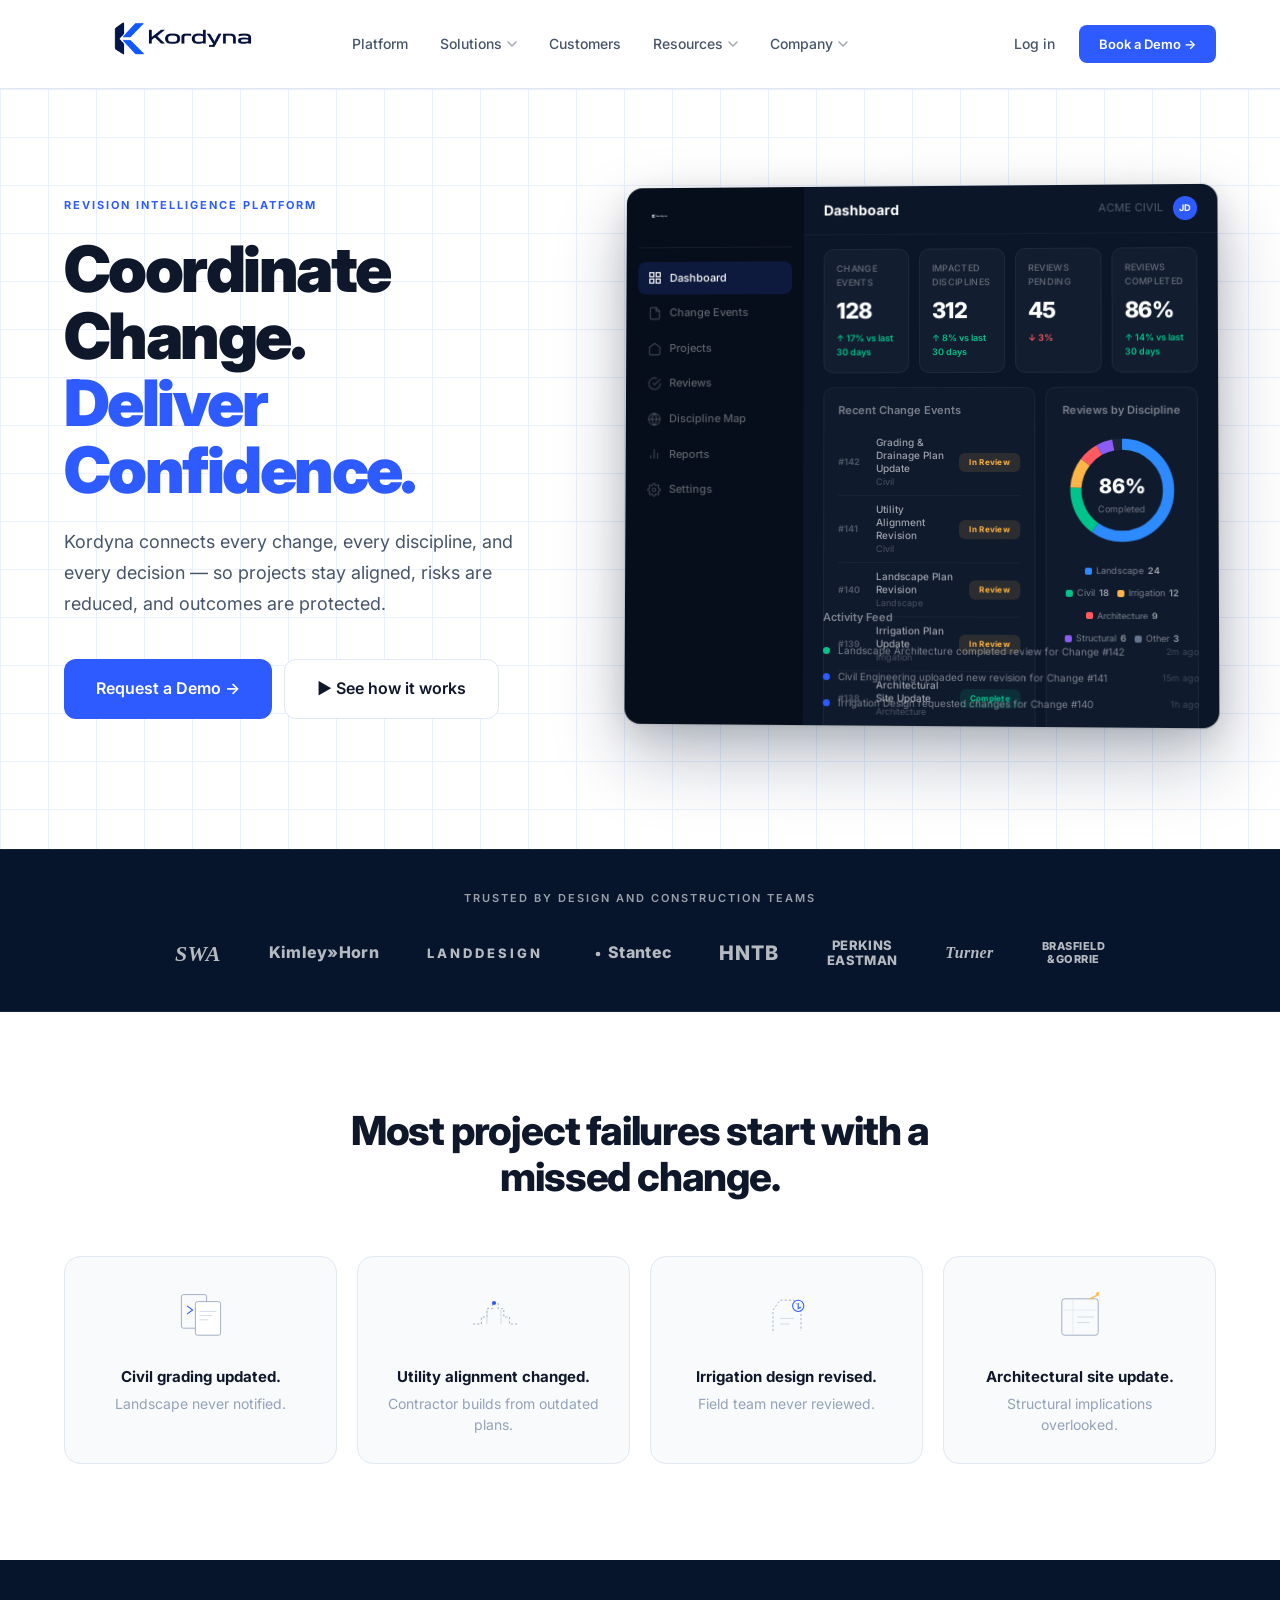
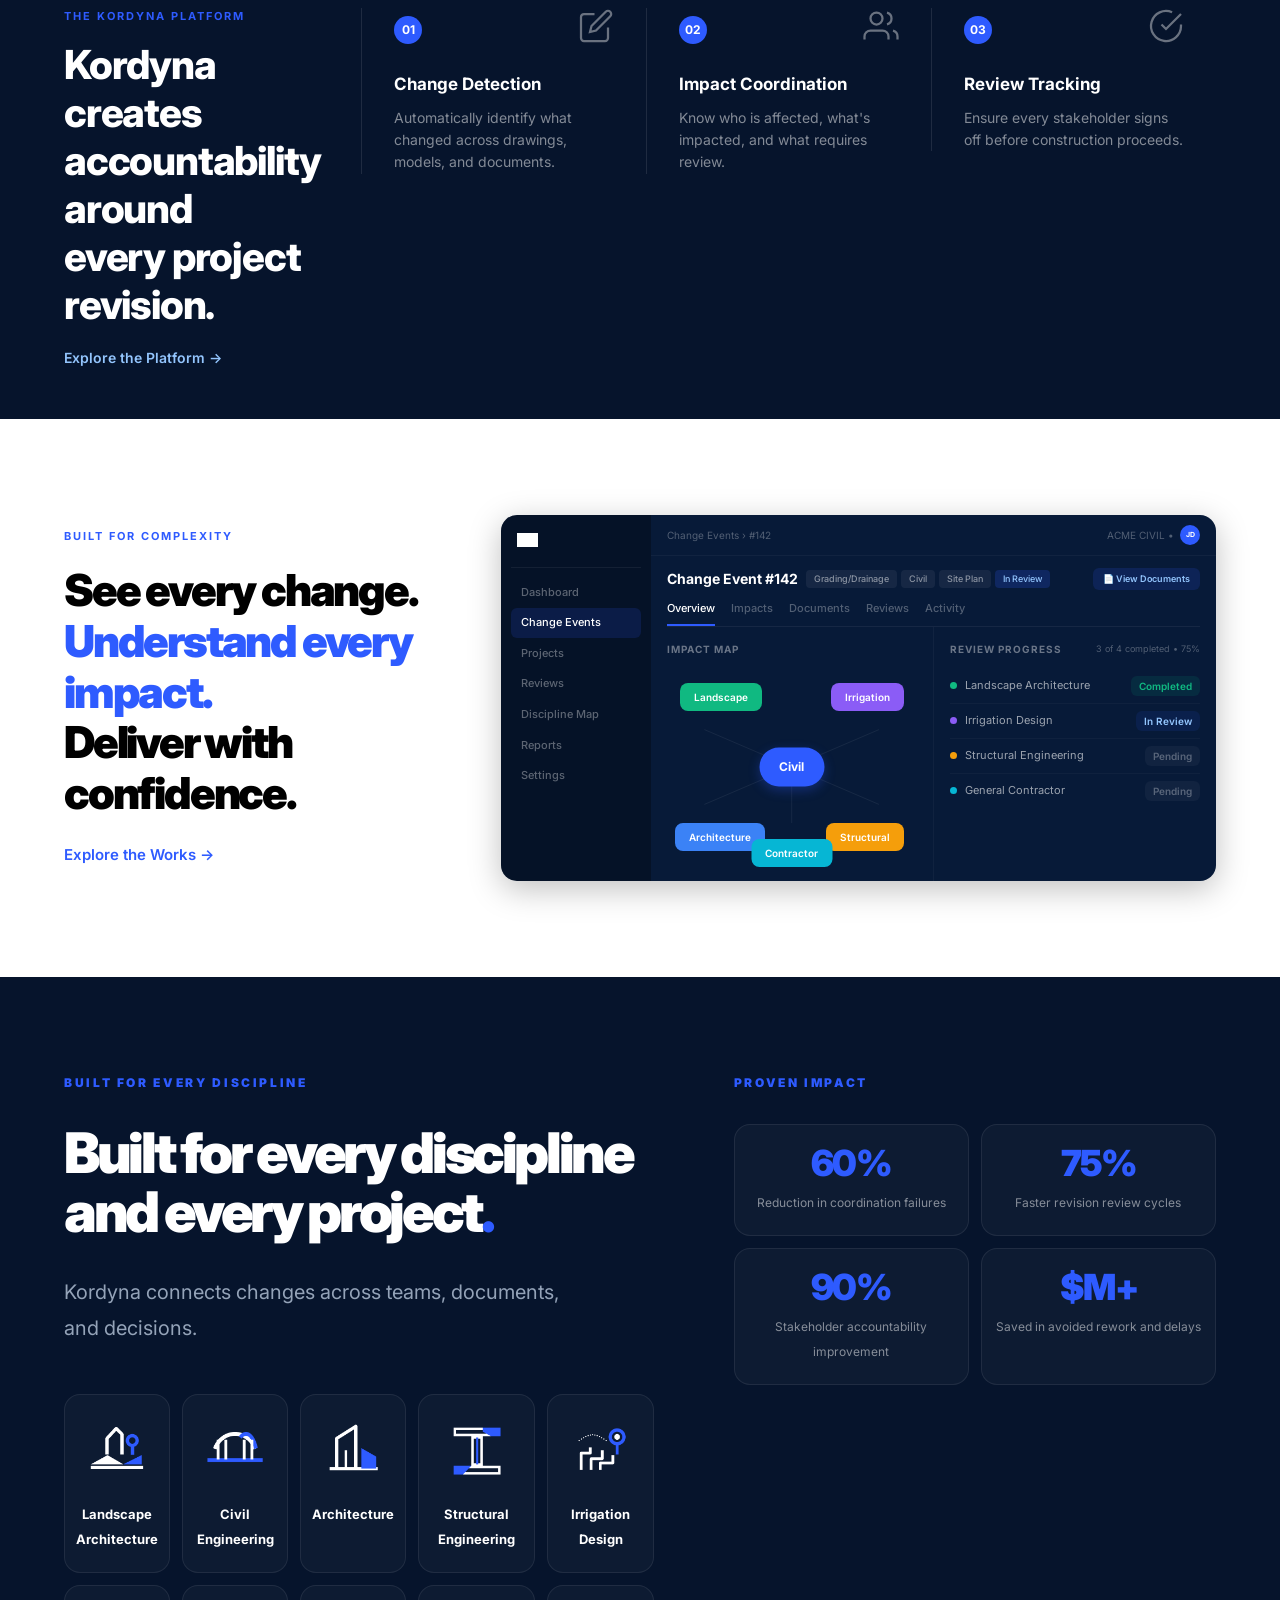
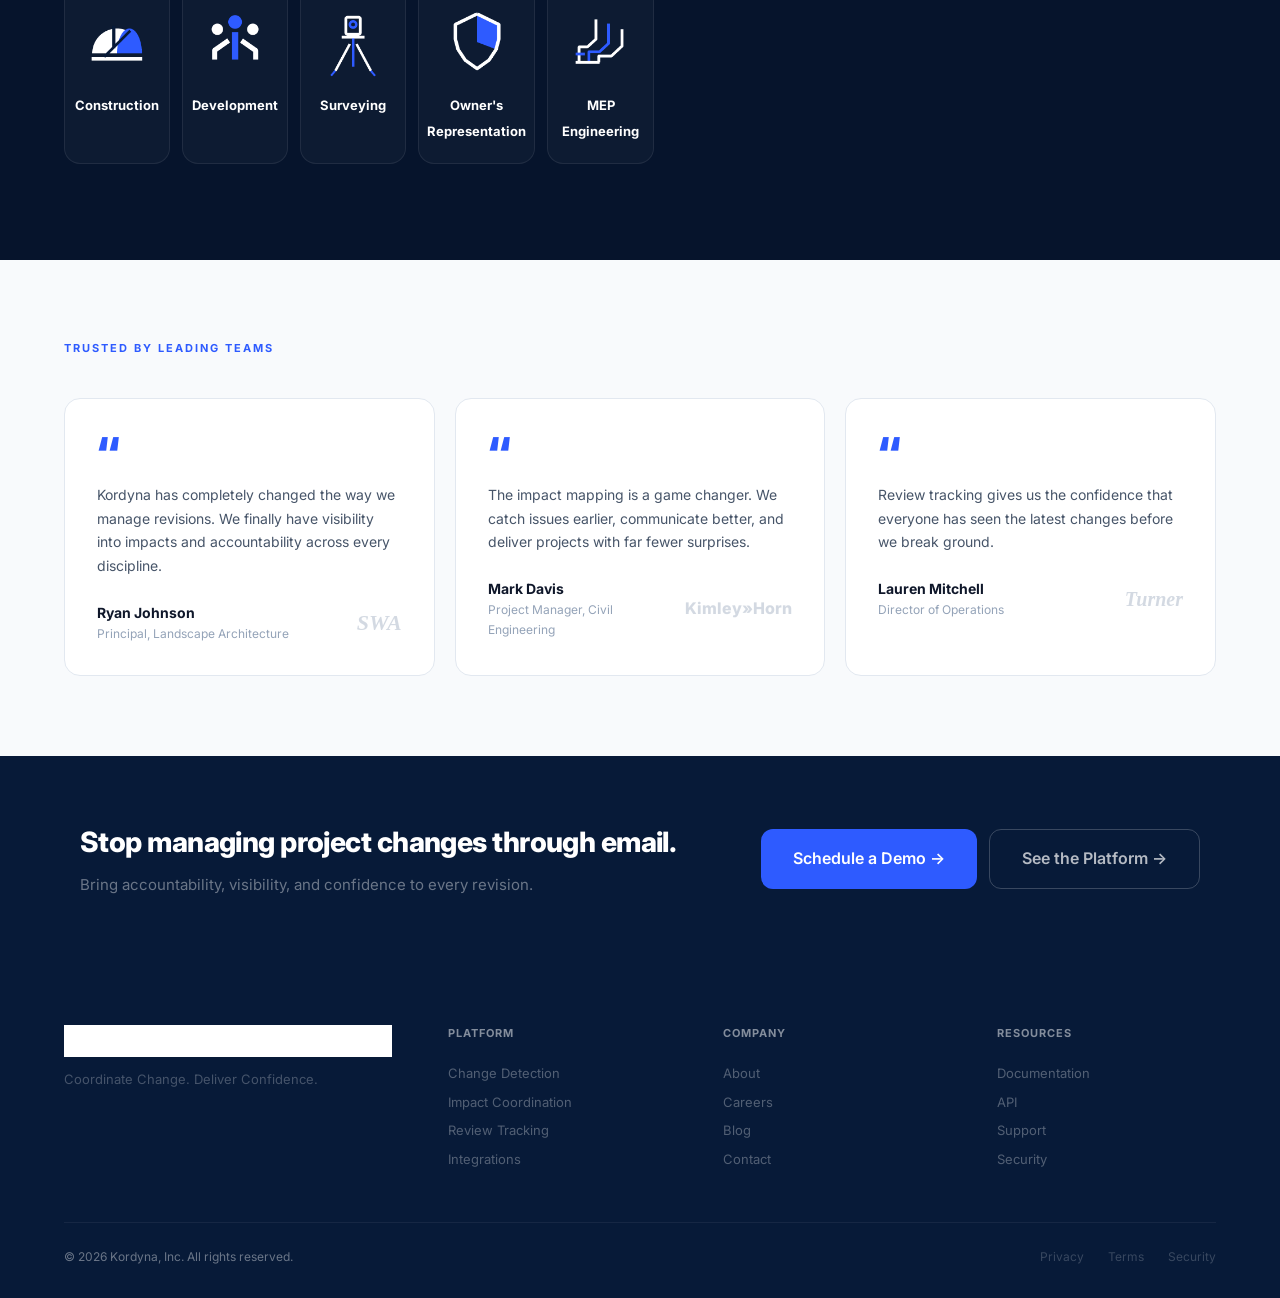
==== commit d5ed0b21: "Compact disciplines section: remove Explore button, 2x2 metric grid matching icon card size Co-Autho" ====
--- a/static/landing.html
+++ b/static/landing.html
@@ -380,7 +380,6 @@
           <span class="section-label-light">Built for Every Discipline</span>
           <h2 class="disc-title">Built for every discipline and every project<span class="text-blue">.</span></h2>
           <p class="disc-sub">Kordyna connects changes across teams, documents, and decisions.</p>
-          <a href="#platform" class="btn-outline-blue">Explore Platform &rarr;</a>
           <div class="disc-grid">
             <div class="disc-card"><div class="disc-icon"><img src="/static/icons/landscape_architecture.png" alt="Landscape Architecture"></div><span>Landscape Architecture</span></div>
             <div class="disc-card"><div class="disc-icon"><img src="/static/icons/civil_engineering.png" alt="Civil Engineering"></div><span>Civil Engineering</span></div>
@@ -396,11 +395,11 @@
         </div>
         <div class="metrics-side">
           <span class="section-label-light">Proven Impact</span>
-          <div class="metrics-stack">
-            <div class="metric-card"><span class="metric-val">60%</span><span class="metric-desc">Reduction in coordination failures</span></div>
-            <div class="metric-card"><span class="metric-val">75%</span><span class="metric-desc">Faster revision review cycles</span></div>
-            <div class="metric-card"><span class="metric-val">90%</span><span class="metric-desc">Improvement in stakeholder accountability</span></div>
-            <div class="metric-card"><span class="metric-val">Millions</span><span class="metric-desc">Saved in avoided rework and delays</span></div>
+          <div class="metrics-grid-compact">
+            <div class="metric-compact"><span class="metric-val-sm">60%</span><span class="metric-desc-sm">Reduction in coordination failures</span></div>
+            <div class="metric-compact"><span class="metric-val-sm">75%</span><span class="metric-desc-sm">Faster revision review cycles</span></div>
+            <div class="metric-compact"><span class="metric-val-sm">90%</span><span class="metric-desc-sm">Stakeholder accountability improvement</span></div>
+            <div class="metric-compact"><span class="metric-val-sm">$M+</span><span class="metric-desc-sm">Saved in avoided rework and delays</span></div>
           </div>
         </div>
       </div>
--- a/static/landing.css
+++ b/static/landing.css
@@ -340,7 +340,7 @@
   font-weight: 600;
   text-transform: uppercase;
   letter-spacing: 2px;
-  color: rgba(255,255,255,.35);
+  color: rgba(255,255,255,.6);
   margin-bottom: 28px;
 }
 .trusted-logos {
@@ -353,8 +353,8 @@
 .trust-logo {
   font-size: 16px;
   font-weight: 800;
-  color: rgba(255,255,255,.3);
-  opacity: .3;
+  color: #fff;
+  opacity: .7;
   letter-spacing: .3px;
 }
 
@@ -501,7 +501,7 @@
   font-weight: 900;
   letter-spacing: -0.05em;
   line-height: 1.15;
-  color: var(--blue);
+  color: #000;
   margin-bottom: 24px;
 }
 .walk-link {
@@ -762,29 +762,31 @@
 .disc-icon img { width: 100%; height: 100%; object-fit: contain; }
 .disc-card span { font-size: 13px; font-weight: 700; color: #fff; line-height: 1.3; }
 
-.metrics-stack { display: flex; flex-direction: column; gap: 20px; }
-.metric-card {
-  display: grid;
-  grid-template-columns: 220px 1fr;
-  align-items: center;
+.metrics-grid-compact {
+  display: grid;
+  grid-template-columns: 1fr 1fr;
+  gap: 12px;
+}
+.metric-compact {
+  text-align: center;
+  padding: 20px 8px;
   border-radius: 16px;
   border: 1px solid rgba(255,255,255,.08);
   background: rgba(255,255,255,.03);
-  padding: 36px 40px;
-}
-.metric-val {
-  font-size: 64px;
+}
+.metric-val-sm {
+  display: block;
+  font-size: 36px;
   font-weight: 900;
   color: var(--blue);
-  letter-spacing: -0.06em;
+  letter-spacing: -0.04em;
   line-height: 1;
-}
-.metric-desc {
-  font-size: 18px;
-  color: #CBD5E1;
-  line-height: 1.5;
-  border-left: 1px solid rgba(255,255,255,.1);
-  padding-left: 40px;
+  margin-bottom: 8px;
+}
+.metric-desc-sm {
+  font-size: 12px;
+  color: rgba(255,255,255,.5);
+  line-height: 1.4;
 }
 
 /* ── TESTIMONIALS ─────────────────────────────────────────────── */
@@ -888,9 +890,7 @@
   .disc-metrics-grid { grid-template-columns: 1fr; gap: 64px; }
   .disc-title { font-size: 42px; }
   .disc-grid { grid-template-columns: repeat(3, 1fr); }
-  .metric-card { grid-template-columns: 160px 1fr; padding: 24px 28px; }
-  .metric-val { font-size: 48px; }
-  .metric-desc { padding-left: 28px; font-size: 16px; }
+  .metric-val-sm { font-size: 30px; }
   .test-grid { grid-template-columns: 1fr; }
   .footer-grid { grid-template-columns: 1fr 1fr; }
   .cta-bar { flex-direction: column; text-align: center; padding: 56px 40px; }
@@ -906,9 +906,7 @@
   .solution-layout { grid-template-columns: 1fr; }
   .disc-title { font-size: 32px; }
   .disc-grid { grid-template-columns: repeat(2, 1fr); }
-  .metric-card { grid-template-columns: 1fr; }
-  .metric-val { font-size: 40px; }
-  .metric-desc { border-left: none; padding-left: 0; padding-top: 12px; border-top: 1px solid rgba(255,255,255,.1); }
+  .metric-val-sm { font-size: 28px; }
   .cta-bar { padding: 48px 24px; }
   .cta-text h2 { font-size: 22px; }
   .nav-links { display: none; }
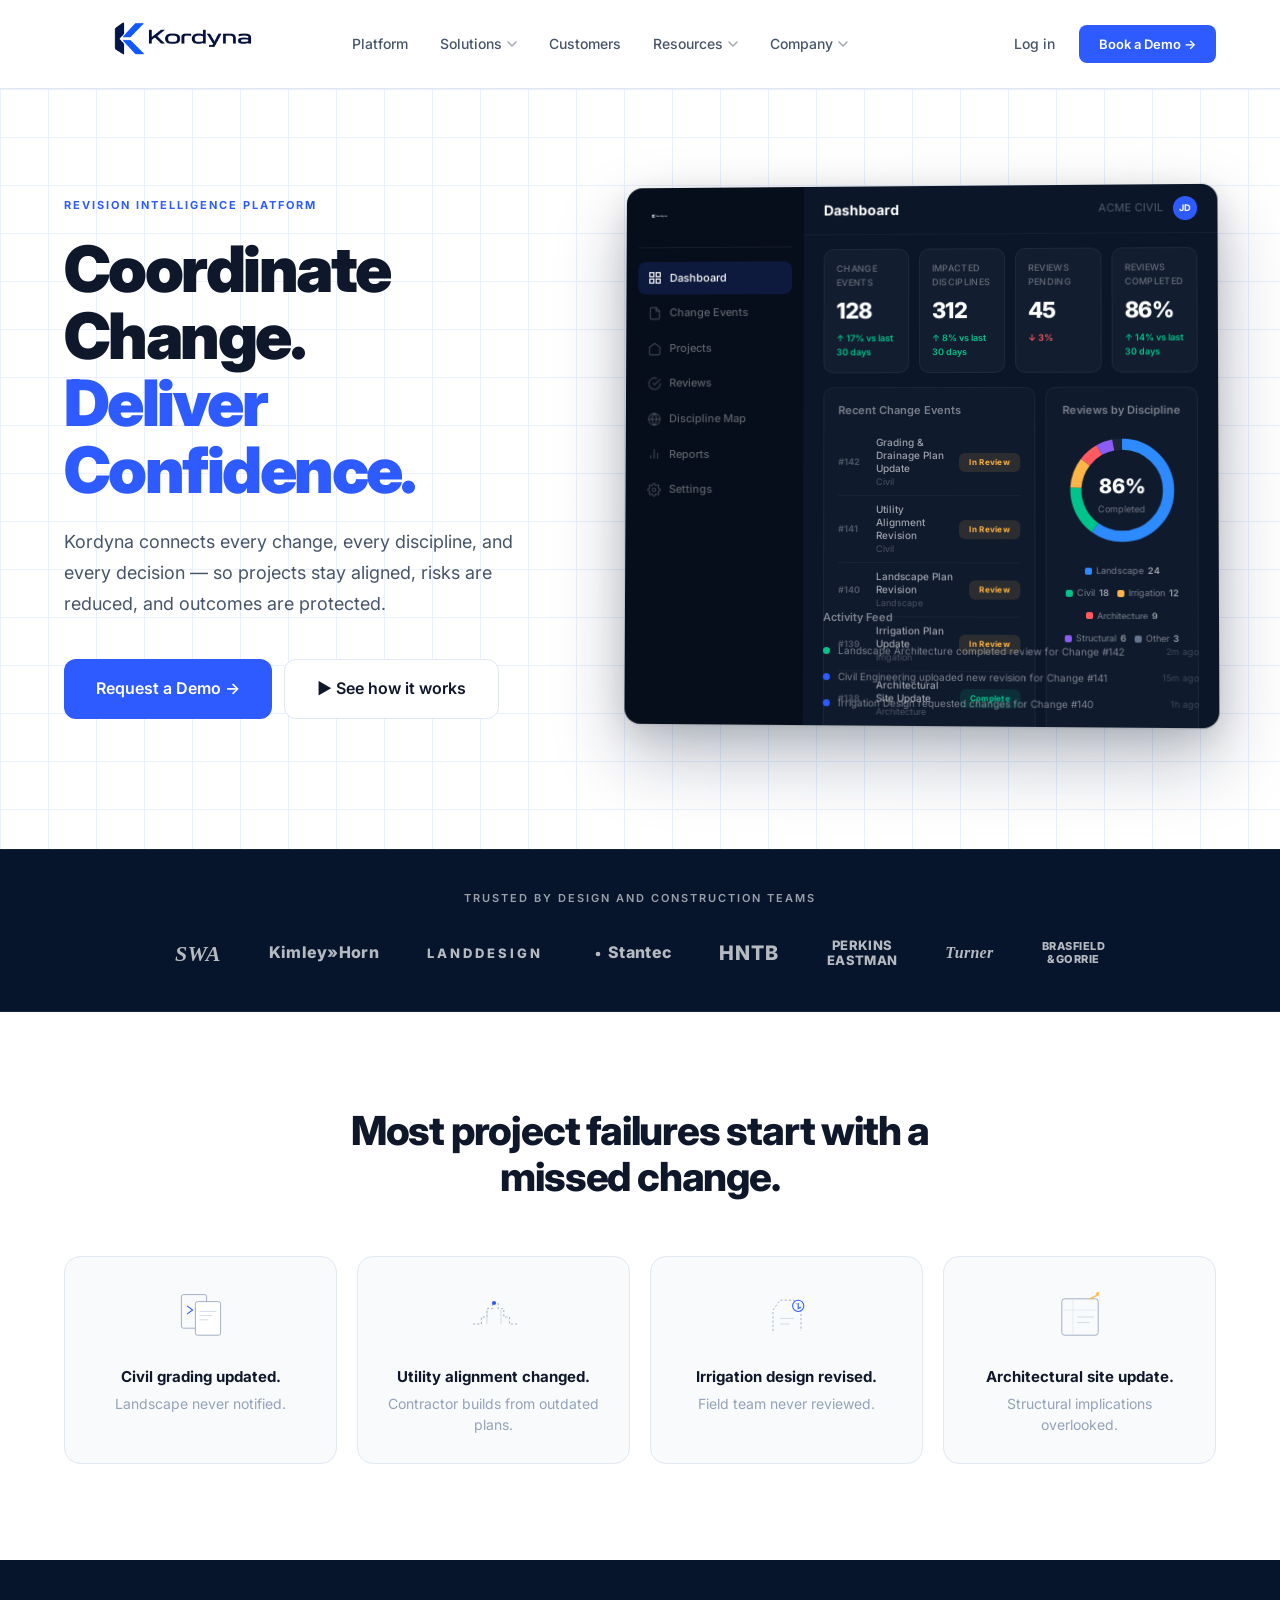
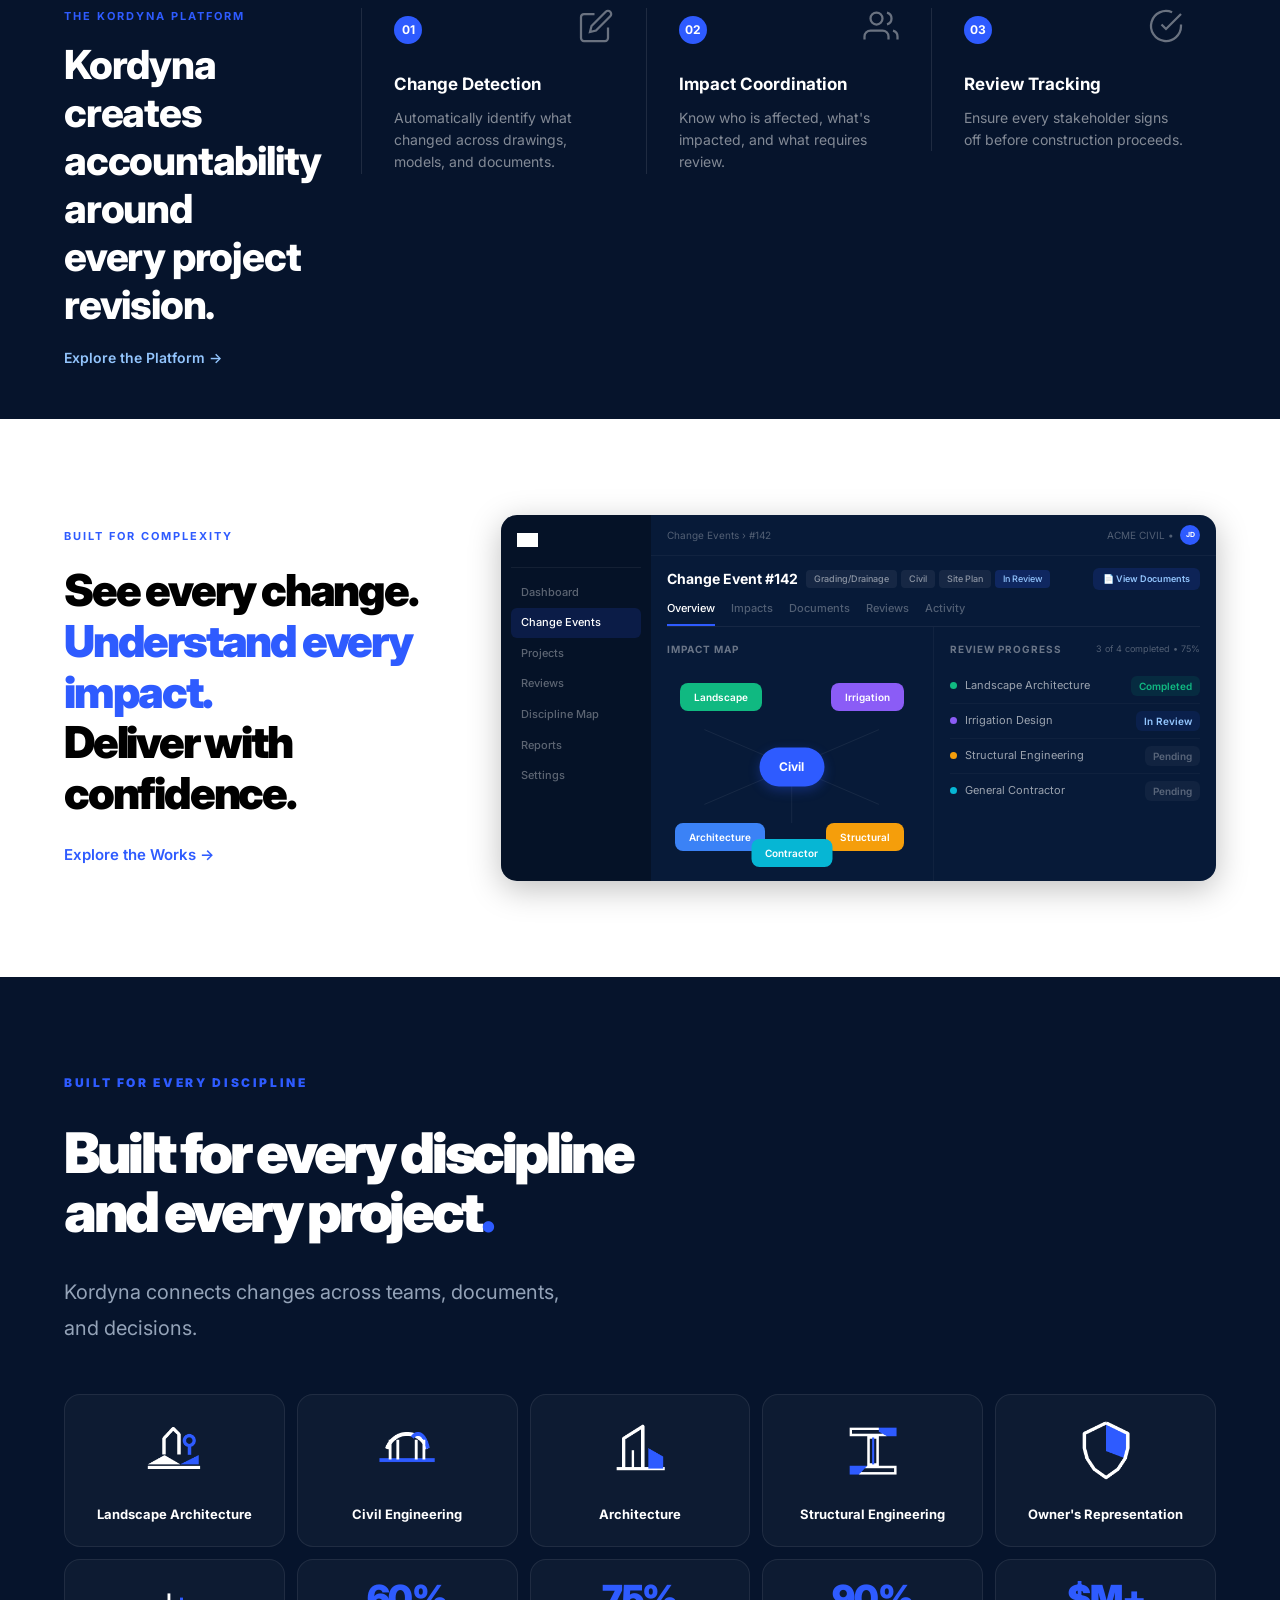
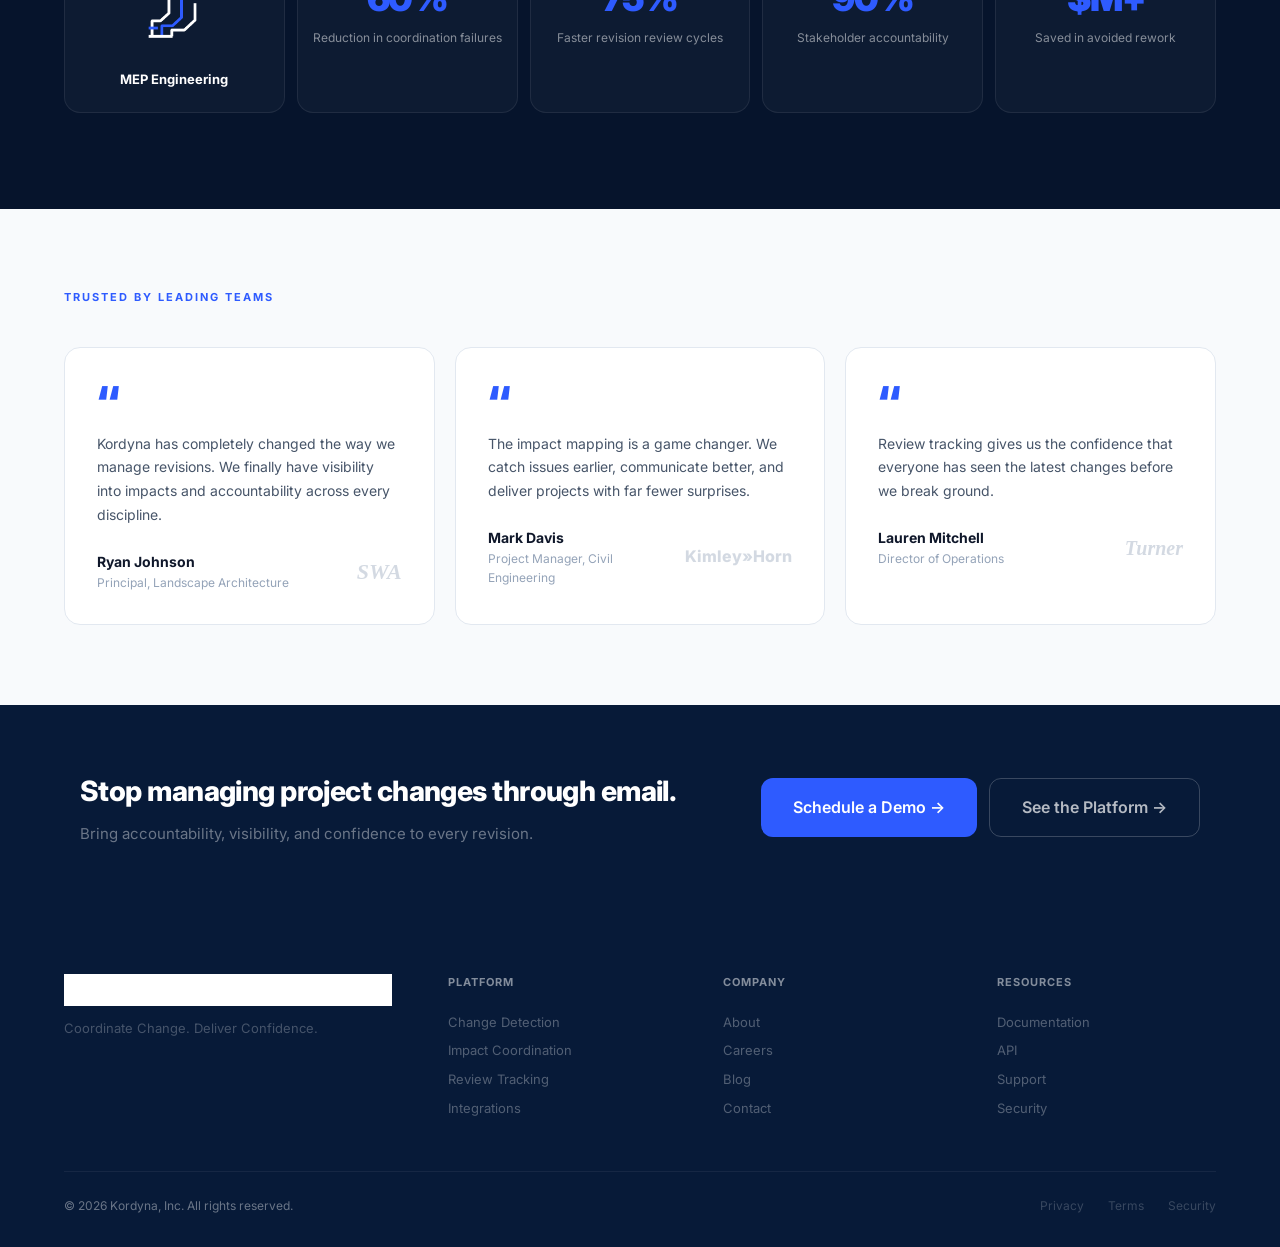
==== commit 3864e355: "Remove 4 discipline icons, merge metrics into same grid level as icons Co-Authored-By: Claude Opus 4" ====
--- a/static/landing.html
+++ b/static/landing.html
@@ -380,26 +380,17 @@
           <span class="section-label-light">Built for Every Discipline</span>
           <h2 class="disc-title">Built for every discipline and every project<span class="text-blue">.</span></h2>
           <p class="disc-sub">Kordyna connects changes across teams, documents, and decisions.</p>
-          <div class="disc-grid">
+          <div class="disc-and-metrics">
             <div class="disc-card"><div class="disc-icon"><img src="/static/icons/landscape_architecture.png" alt="Landscape Architecture"></div><span>Landscape Architecture</span></div>
             <div class="disc-card"><div class="disc-icon"><img src="/static/icons/civil_engineering.png" alt="Civil Engineering"></div><span>Civil Engineering</span></div>
             <div class="disc-card"><div class="disc-icon"><img src="/static/icons/architecture.png" alt="Architecture"></div><span>Architecture</span></div>
             <div class="disc-card"><div class="disc-icon"><img src="/static/icons/structural_engineering.png" alt="Structural Engineering"></div><span>Structural Engineering</span></div>
-            <div class="disc-card"><div class="disc-icon"><img src="/static/icons/irrigation_design.png" alt="Irrigation Design"></div><span>Irrigation Design</span></div>
-            <div class="disc-card"><div class="disc-icon"><img src="/static/icons/construction.png" alt="Construction"></div><span>Construction</span></div>
-            <div class="disc-card"><div class="disc-icon"><img src="/static/icons/development.png" alt="Development"></div><span>Development</span></div>
-            <div class="disc-card"><div class="disc-icon"><img src="/static/icons/surveying.png" alt="Surveying"></div><span>Surveying</span></div>
             <div class="disc-card"><div class="disc-icon"><img src="/static/icons/owners_representation.png" alt="Owner's Representation"></div><span>Owner's Representation</span></div>
             <div class="disc-card"><div class="disc-icon"><img src="/static/icons/mep_engineering.png" alt="MEP Engineering"></div><span>MEP Engineering</span></div>
-          </div>
-        </div>
-        <div class="metrics-side">
-          <span class="section-label-light">Proven Impact</span>
-          <div class="metrics-grid-compact">
             <div class="metric-compact"><span class="metric-val-sm">60%</span><span class="metric-desc-sm">Reduction in coordination failures</span></div>
             <div class="metric-compact"><span class="metric-val-sm">75%</span><span class="metric-desc-sm">Faster revision review cycles</span></div>
-            <div class="metric-compact"><span class="metric-val-sm">90%</span><span class="metric-desc-sm">Stakeholder accountability improvement</span></div>
-            <div class="metric-compact"><span class="metric-val-sm">$M+</span><span class="metric-desc-sm">Saved in avoided rework and delays</span></div>
+            <div class="metric-compact"><span class="metric-val-sm">90%</span><span class="metric-desc-sm">Stakeholder accountability</span></div>
+            <div class="metric-compact"><span class="metric-val-sm">$M+</span><span class="metric-desc-sm">Saved in avoided rework</span></div>
           </div>
         </div>
       </div>
--- a/static/landing.css
+++ b/static/landing.css
@@ -693,10 +693,7 @@
   color: #fff;
 }
 .disc-metrics-grid {
-  display: grid;
-  grid-template-columns: 1.1fr 0.9fr;
-  gap: 80px;
-  align-items: start;
+  display: block;
 }
 .section-label-light {
   display: block;
@@ -737,7 +734,7 @@
   transition: all .2s;
 }
 .btn-outline-blue:hover { background: var(--blue); color: #fff; }
-.disc-grid {
+.disc-and-metrics {
   display: grid;
   grid-template-columns: repeat(5, 1fr);
   gap: 12px;
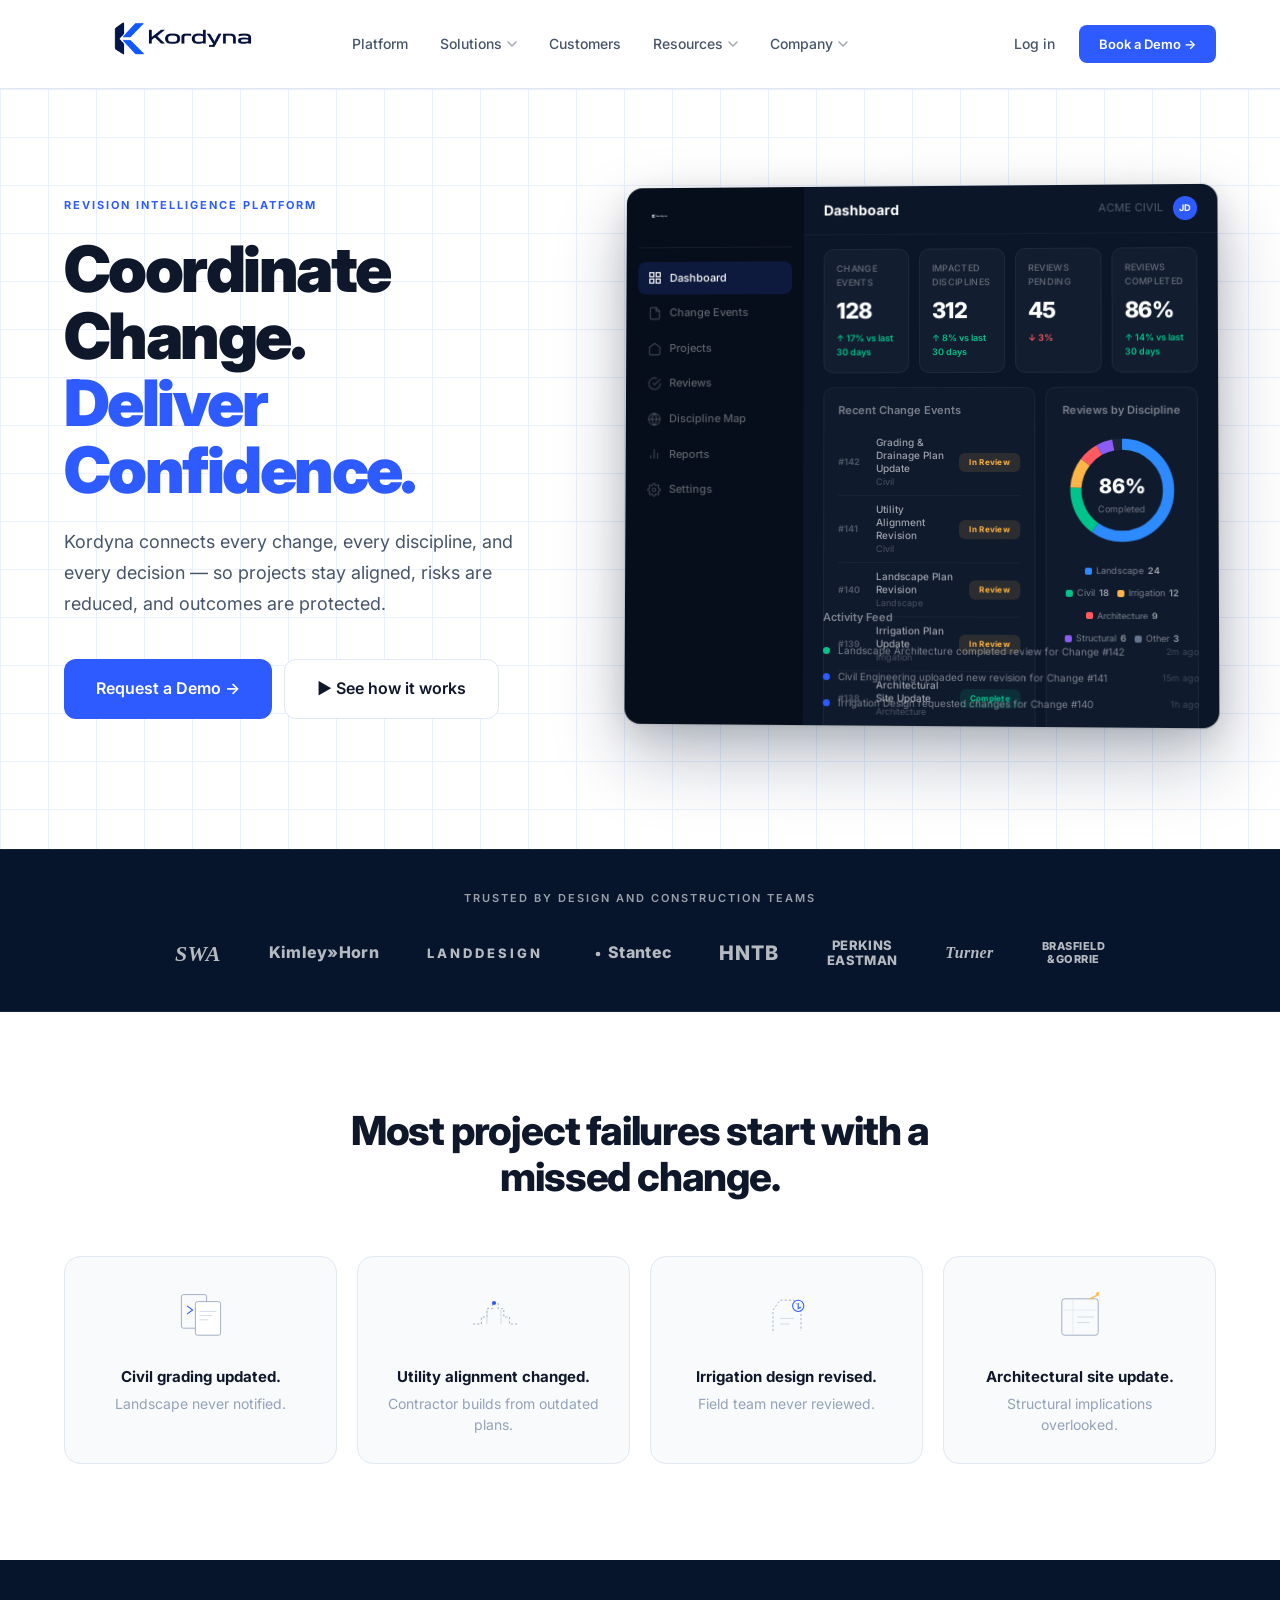
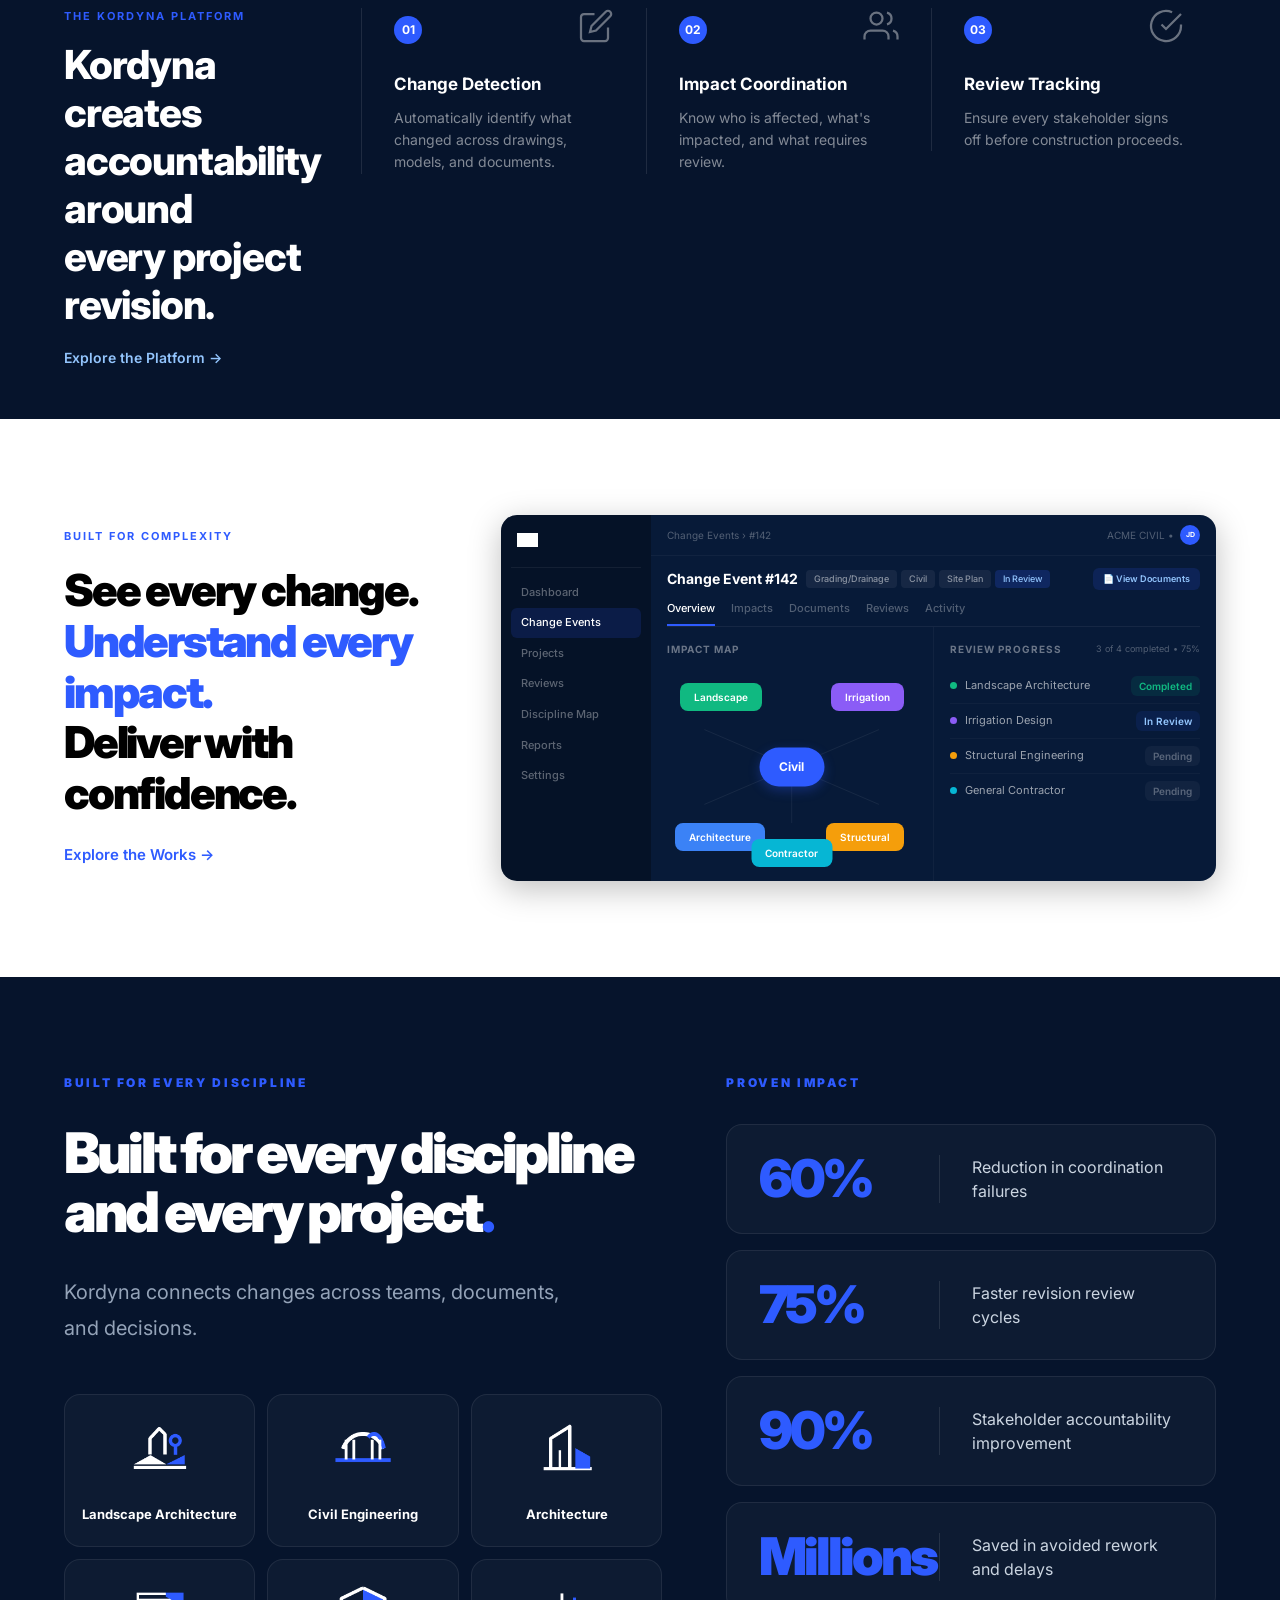
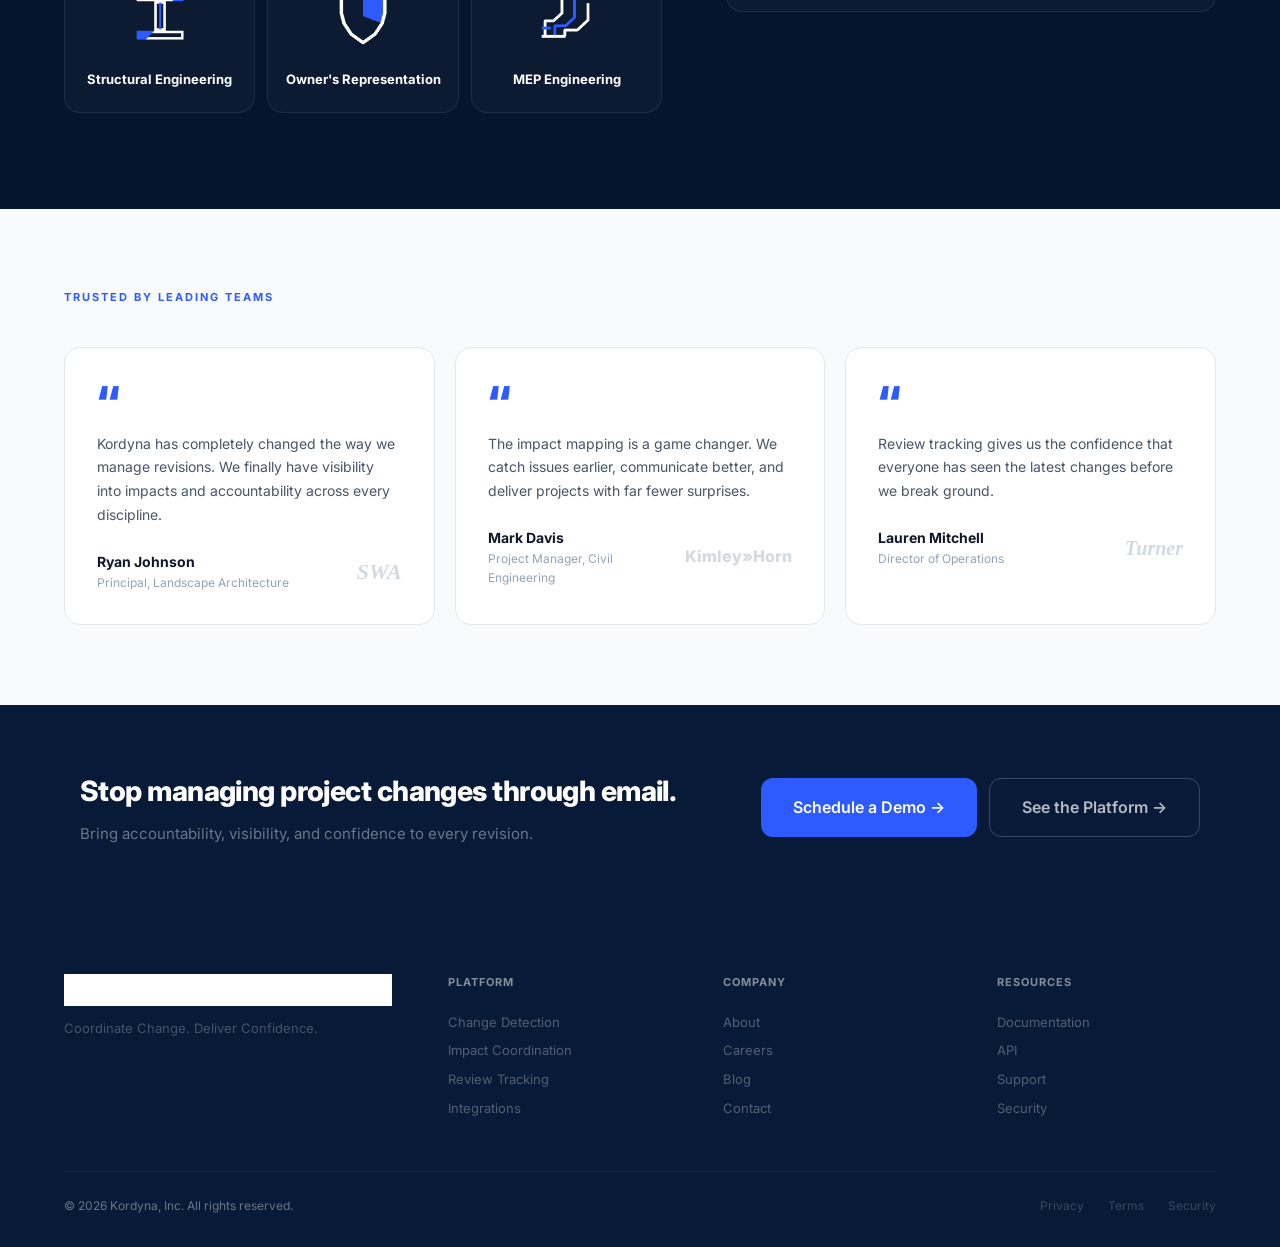
==== commit eeee30b7: "Split layout: 3-col icon grid on left, stacked metric cards on right Co-Authored-By: Claude Opus 4.6" ====
--- a/static/landing.html
+++ b/static/landing.html
@@ -380,17 +380,22 @@
           <span class="section-label-light">Built for Every Discipline</span>
           <h2 class="disc-title">Built for every discipline and every project<span class="text-blue">.</span></h2>
           <p class="disc-sub">Kordyna connects changes across teams, documents, and decisions.</p>
-          <div class="disc-and-metrics">
+          <div class="disc-grid">
             <div class="disc-card"><div class="disc-icon"><img src="/static/icons/landscape_architecture.png" alt="Landscape Architecture"></div><span>Landscape Architecture</span></div>
             <div class="disc-card"><div class="disc-icon"><img src="/static/icons/civil_engineering.png" alt="Civil Engineering"></div><span>Civil Engineering</span></div>
             <div class="disc-card"><div class="disc-icon"><img src="/static/icons/architecture.png" alt="Architecture"></div><span>Architecture</span></div>
             <div class="disc-card"><div class="disc-icon"><img src="/static/icons/structural_engineering.png" alt="Structural Engineering"></div><span>Structural Engineering</span></div>
             <div class="disc-card"><div class="disc-icon"><img src="/static/icons/owners_representation.png" alt="Owner's Representation"></div><span>Owner's Representation</span></div>
             <div class="disc-card"><div class="disc-icon"><img src="/static/icons/mep_engineering.png" alt="MEP Engineering"></div><span>MEP Engineering</span></div>
-            <div class="metric-compact"><span class="metric-val-sm">60%</span><span class="metric-desc-sm">Reduction in coordination failures</span></div>
-            <div class="metric-compact"><span class="metric-val-sm">75%</span><span class="metric-desc-sm">Faster revision review cycles</span></div>
-            <div class="metric-compact"><span class="metric-val-sm">90%</span><span class="metric-desc-sm">Stakeholder accountability</span></div>
-            <div class="metric-compact"><span class="metric-val-sm">$M+</span><span class="metric-desc-sm">Saved in avoided rework</span></div>
+          </div>
+        </div>
+        <div class="metrics-side">
+          <span class="section-label-light">Proven Impact</span>
+          <div class="metrics-stack">
+            <div class="metric-card"><span class="metric-val">60%</span><span class="metric-desc">Reduction in coordination failures</span></div>
+            <div class="metric-card"><span class="metric-val">75%</span><span class="metric-desc">Faster revision review cycles</span></div>
+            <div class="metric-card"><span class="metric-val">90%</span><span class="metric-desc">Stakeholder accountability improvement</span></div>
+            <div class="metric-card"><span class="metric-val">Millions</span><span class="metric-desc">Saved in avoided rework and delays</span></div>
           </div>
         </div>
       </div>
--- a/static/landing.css
+++ b/static/landing.css
@@ -693,7 +693,10 @@
   color: #fff;
 }
 .disc-metrics-grid {
-  display: block;
+  display: grid;
+  grid-template-columns: 1.1fr 0.9fr;
+  gap: 64px;
+  align-items: start;
 }
 .section-label-light {
   display: block;
@@ -734,9 +737,9 @@
   transition: all .2s;
 }
 .btn-outline-blue:hover { background: var(--blue); color: #fff; }
-.disc-and-metrics {
-  display: grid;
-  grid-template-columns: repeat(5, 1fr);
+.disc-grid {
+  display: grid;
+  grid-template-columns: repeat(3, 1fr);
   gap: 12px;
   margin-top: 48px;
 }
@@ -759,31 +762,29 @@
 .disc-icon img { width: 100%; height: 100%; object-fit: contain; }
 .disc-card span { font-size: 13px; font-weight: 700; color: #fff; line-height: 1.3; }
 
-.metrics-grid-compact {
-  display: grid;
-  grid-template-columns: 1fr 1fr;
-  gap: 12px;
-}
-.metric-compact {
-  text-align: center;
-  padding: 20px 8px;
+.metrics-stack { display: flex; flex-direction: column; gap: 16px; }
+.metric-card {
+  display: grid;
+  grid-template-columns: 180px 1fr;
+  align-items: center;
   border-radius: 16px;
   border: 1px solid rgba(255,255,255,.08);
   background: rgba(255,255,255,.03);
-}
-.metric-val-sm {
-  display: block;
-  font-size: 36px;
+  padding: 28px 32px;
+}
+.metric-val {
+  font-size: 52px;
   font-weight: 900;
   color: var(--blue);
-  letter-spacing: -0.04em;
+  letter-spacing: -0.06em;
   line-height: 1;
-  margin-bottom: 8px;
-}
-.metric-desc-sm {
-  font-size: 12px;
-  color: rgba(255,255,255,.5);
-  line-height: 1.4;
+}
+.metric-desc {
+  font-size: 16px;
+  color: #CBD5E1;
+  line-height: 1.5;
+  border-left: 1px solid rgba(255,255,255,.1);
+  padding-left: 32px;
 }
 
 /* ── TESTIMONIALS ─────────────────────────────────────────────── */
@@ -887,7 +888,8 @@
   .disc-metrics-grid { grid-template-columns: 1fr; gap: 64px; }
   .disc-title { font-size: 42px; }
   .disc-grid { grid-template-columns: repeat(3, 1fr); }
-  .metric-val-sm { font-size: 30px; }
+  .metric-card { grid-template-columns: 140px 1fr; padding: 20px 24px; }
+  .metric-val { font-size: 40px; }
   .test-grid { grid-template-columns: 1fr; }
   .footer-grid { grid-template-columns: 1fr 1fr; }
   .cta-bar { flex-direction: column; text-align: center; padding: 56px 40px; }
@@ -903,7 +905,9 @@
   .solution-layout { grid-template-columns: 1fr; }
   .disc-title { font-size: 32px; }
   .disc-grid { grid-template-columns: repeat(2, 1fr); }
-  .metric-val-sm { font-size: 28px; }
+  .metric-card { grid-template-columns: 1fr; }
+  .metric-val { font-size: 36px; }
+  .metric-desc { border-left: none; padding-left: 0; padding-top: 12px; border-top: 1px solid rgba(255,255,255,.1); }
   .cta-bar { padding: 48px 24px; }
   .cta-text h2 { font-size: 22px; }
   .nav-links { display: none; }
